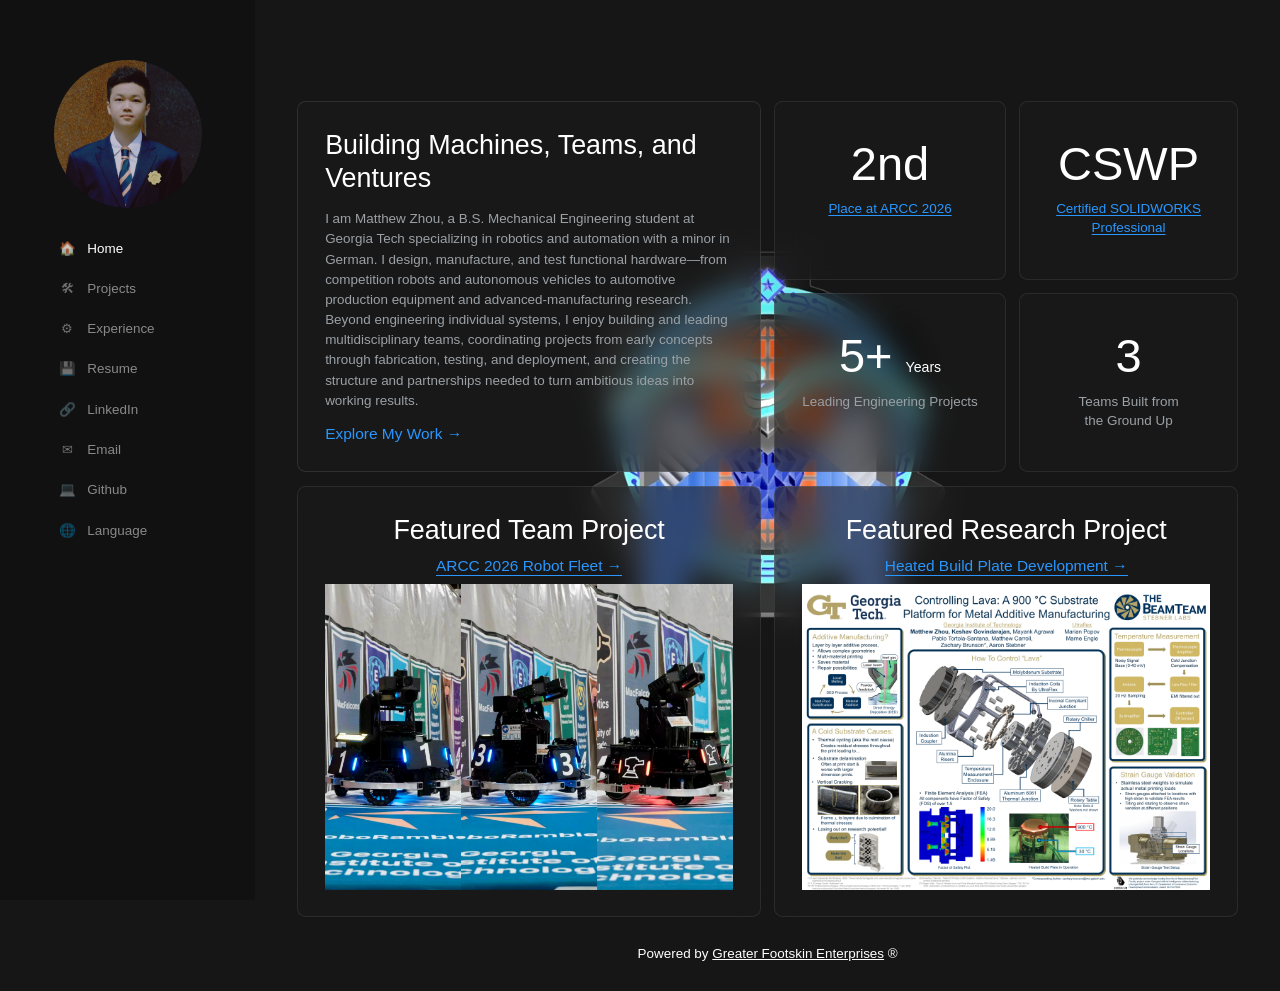
==== index.html @ b662321d "202608191014" ====
<!doctype html>
<html lang="en">
  <head>
    <meta charset="utf-8" />
    <title>Matthew Zhou</title>
    <link rel="stylesheet" href="css/style.css" />
    <!-- page icon below -->
    <link
      href="images/GFSE_Seal_SWR-removebg-preview.png"
      rel="shortcut icon"
      type="image/x-icon"
    />
  </head>
  <body>
    <div class="page-wrapper">
      <div class="global-styles w-embed"></div>
      <div class="page_layout">
        <div role="banner" class="sidenav w-nav">
          <div class="sidenav_content">
            <div class="sidenav_header_indent"></div>
            <div class="sidenav_header">
              <a
                href="./"
                aria-current="page"
                class="sidenav-avatar w-nav-brand w--current"
                ><div class="portrait w-embed">
                  <img
                    class="portrait"
                    src="images/Portrait Cover.jpg"
                    alt="Portrait"
                  /></div
              ></a>
            </div>
          </div>
          <nav role="navigation" class="sidenav_menu w-nav-menu">
            <div class="sidenav_list">
              <a
                href="./"
                aria-current="page"
                class="sidenav_link w-inline-block w--current"
              >
                <div class="nav-link-icon">&#127968;</div>
                <div class="nav-link-text">Home</div></a
              ><a href="projects.html" class="sidenav_link w-inline-block">
                <div class="nav-link-icon">&#128736;</div>
                <div class="nav-link-text">Projects</div></a
              ><a href="experience.html" class="sidenav_link w-inline-block">
                <div class="nav-link-icon">&#9881;</div>
                <div class="nav-link-text">Experience</div></a
              ><a
                href="documents/Matthew Resume 9T.pdf"
                target="_blank"
                class="sidenav_link w-inline-block"
              >
                <div class="nav-link-icon">&#128190;</div>
                <div class="nav-link-text">Resume</div></a
              ><a
                href="https://www.linkedin.com/in/matthew-zhou-87aa9a278/"
                target="_blank"
                class="sidenav_link w-inline-block"
              >
                <div class="nav-link-icon">&#128279;</div>
                <div class="nav-link-text">LinkedIn</div></a
              ><a
                href="mailto:matthewzhou05@gmail.com"
                target="_blank"
                class="sidenav_link w-inline-block"
              >
                <div class="nav-link-icon">&#9993;</div>
                <div class="nav-link-text">Email</div></a
              ><a
                href="https://github.com/GFSE18"
                target="_blank"
                class="sidenav_link w-inline-block"
              >
                <div class="nav-link-icon">&#128187;</div>
                <div class="nav-link-text">Github</div></a
              >
              <div class="dropdown w-dropdown">
                <div class="dropdown-toggle w-dropdown-toggle">
                  <div class="sidenav_link lang-drop">
                    <div class="nav-link-icon">&#127760;</div>
                    <div class="nav-link-text">Language</div>
                  </div>
                </div>
                <nav class="lang_dropdown-list w-dropdown-list">
                  <div class="locales-wrapper w-locales-list">
                    <div role="list" class="locales-list w-locales-items">
                      <div
                        role="listitem"
                        class="lang-local-item w-locales-item"
                      >
                        <a href="./" class="lang-text w--current">English</a>
                      </div>
                      <div
                        role="listitem"
                        class="lang-local-item w-locales-item"
                      >
                        <a href="./" class="lang-text w--current">Deutsch</a>
                      </div>
                      <div
                        role="listitem"
                        class="lang-local-item w-locales-item"
                      >
                        <a href="./" class="lang-text">中文</a>
                      </div>
                    </div>
                  </div>
                </nav>
              </div>
            </div>
          </nav>
        </div>
        <main class="main-wrapper">
          <aside class="section_main">
            <div class="projects-page-bg" aria-hidden="true">
              <img src="images/GFSE_Inverse_NBG-removebg-preview.png" alt="" />
            </div>
            <div class="padding-global">
              <div class="padding-section-medium">
                <div class="container-main">
                  <!-- <div class="main_header">
                    <div class="max-width-medium">
                    </div>
                    <a
                      ><div class="btn-text_line-wrapper">
                        <div class="btn-line"></div></div
                    ></a>
                  </div> -->
                  <div class="main_grid padding-top">
                    <!-- <div
                      class="blur-bg"
                    >
                      <div class="blur-bg-color-red"></div>
                    </div> -->
                    <!-- <div
                      class="blur-bg"
                    >
                      <div class="blur-bg-color-gold"></div>
                    </div> -->
                    <div class="card_main is-about">
                      <div class="overflow-hidden">
                        <div text-animate="" class="card_heading-small">
                          Building Machines, Teams, and Ventures
                        </div>
                      </div>
                      <p>
                        I am Matthew Zhou, a B.S. Mechanical Engineering student
                        at Georgia Tech specializing in robotics and automation
                        with a minor in German. I design, manufacture, and test
                        functional hardware—from competition robots and
                        autonomous vehicles to automotive production equipment
                        and advanced-manufacturing research. Beyond engineering
                        individual systems, I enjoy building and leading
                        multidisciplinary teams, coordinating projects from
                        early concepts through fabrication, testing, and
                        deployment, and creating the structure and partnerships
                        needed to turn ambitious ideas into working results.
                      </p>
                      <a
                        href="projects.html"
                        target="_blank"
                        class="button-primary w-inline-block"
                        ><div class="btn-text_line-wrapper">
                          <div class="btn-text">Explore My Work →</div>
                          <div class="btn-line"></div></div></a
                      ><style></style>
                    </div>
                    <div class="main_grid-fours">
                      <!-- Top-left: ARCC placement -->
                      <div class="card_main small stat-card">
                        <div class="stat-value-row">
                          <div
                            text-animate=""
                            class="card_heading-large stat-value"
                          >
                            2nd
                          </div>
                        </div>

                        <div class="stat-caption-row">
                          <a
                            href="https://www.linkedin.com/feed/update/urn:li:activity:7482507958996701185/"
                            target="_blank"
                            rel="noopener noreferrer"
                            class="stat-link"
                          >
                            Place at ARCC 2026
                          </a>
                        </div>
                      </div>

                      <!-- Top-right: CSWP certification -->
                      <div class="card_main small stat-card">
                        <div class="stat-value-row">
                          <div
                            text-animate=""
                            class="card_heading-large stat-value"
                          >
                            CSWP
                          </div>
                        </div>

                        <div class="stat-caption-row">
                          <a
                            href="https://cv.virtualtester.com/qr/?b=SLDWRKS&i=C-J6GTCDZPKV"
                            target="_blank"
                            rel="noopener noreferrer"
                            class="stat-link"
                          >
                            Certified SOLIDWORKS<br />
                            Professional
                          </a>
                        </div>
                      </div>

                      <!-- Bottom-left: engineering experience -->
                      <div class="card_main small stat-card">
                        <div class="stat-value-row">
                          <div
                            text-animate=""
                            class="card_heading-large stat-value"
                          >
                            5+
                            <span class="text-size-small span">Years</span>
                          </div>
                        </div>

                        <div class="stat-caption-row">
                          <p class="stat-caption">
                            Leading Engineering Projects
                          </p>
                        </div>
                      </div>

                      <!-- Bottom-right: team building -->
                      <div class="card_main small stat-card">
                        <div class="stat-value-row">
                          <div
                            text-animate=""
                            class="card_heading-large stat-value"
                          >
                            3
                          </div>
                        </div>

                        <div class="stat-caption-row">
                          <p class="stat-caption">
                            Teams Built from<br />
                            the Ground Up
                          </p>
                        </div>
                      </div>
                    </div>
                    <div class="card_main is-projects">
                      <div class="w-layout-vflex align-center">
                        <div text-animate="" class="card_heading-small">
                          Featured Team Project
                        </div>
                        <div class="space-10"></div>
                        <a
                          href="arcc-2026-robot-fleet.html"
                          class="button-primary w-inline-block"
                          ><div class="btn-text_line-wrapper">
                            <div class="btn-text">ARCC 2026 Robot Fleet →</div>
                            <div class="btn-line"></div></div
                        ></a>
                      </div>
                      <img
                        class="card_img-wrapper"
                        src="images/IMG_1429.png"
                        alt="Featured Projects"
                      />
                    </div>
                    <div class="card_main is-projects">
                      <div class="w-layout-vflex align-center">
                        <div text-animate="" class="card_heading-small">
                          Featured Research Project
                        </div>

                        <div class="space-10"></div>

                        <a
                          href="hbp-validation.html"
                          class="button-primary w-inline-block"
                        >
                          <div class="btn-text_line-wrapper">
                            <div class="btn-text">
                              Heated Build Plate Development →
                            </div>
                            <div class="btn-line"></div>
                          </div>
                        </a>
                      </div>

                      <img
                        class="card_img-wrapper"
                        src="images/HBP Spring 2026 Poster.jpg"
                        alt="Heated Build Plate Development"
                      />
                    </div>
                  </div>
                </div>
              </div>
            </div>
            <footer>
              <div>
                Powered by <a href="">Greater Footskin Enterprises</a> &#174;
              </div>
            </footer>
          </aside>
        </main>
      </div>
    </div>
    <script src="js/lightbox.js"></script>
  </body>
</html>
---- css/style.css ----
html {
    -ms-text-size-adjust: 100%;
    -webkit-text-size-adjust: 100%;
    font-family: sans-serif
}

body {
    margin: 0
}

article,
aside,
details,
figcaption,
figure,
footer,
header,
hgroup,
main,
menu,
nav,
section,
summary {
    display: block
}

audio,
canvas,
progress,
video {
    vertical-align: baseline;
    display: inline-block
}

audio:not([controls]) {
    height: 0;
    display: none
}

[hidden],
template {
    display: none
}

a {
    background-color: transparent
}

a:active,
a:hover {
    outline: 0
}

abbr[title] {
    border-bottom: 1px dotted
}

b,
strong {
    font-weight: 700
}

dfn {
    font-style: italic
}

h1 {
    margin: .67em 0;
    font-size: 2em
}

mark {
    color: #000;
    background: #ff0
}

small {
    font-size: 80%
}

sub,
sup {
    vertical-align: baseline;
    font-size: 75%;
    line-height: 0;
    position: relative
}

sup {
    top: -.5em
}

sub {
    bottom: -.25em
}

img {
    border: 0
}

svg:not(:root) {
    overflow: hidden
}

figure {
    margin: 1em 40px
}

hr {
    box-sizing: content-box;
    height: 0
}

pre {
    overflow: auto
}

code,
kbd,
pre,
samp {
    font-family: monospace;
    font-size: 1em
}

button,
input,
optgroup,
select,
textarea {
    color: inherit;
    font: inherit;
    margin: 0
}

button {
    overflow: visible
}

button,
select {
    text-transform: none
}

button,
html input[type=button],
input[type=reset] {
    -webkit-appearance: button;
    cursor: pointer
}

button[disabled],
html input[disabled] {
    cursor: default
}

button::-moz-focus-inner,
input::-moz-focus-inner {
    border: 0;
    padding: 0
}

input {
    line-height: normal
}

input[type=checkbox],
input[type=radio] {
    box-sizing: border-box;
    padding: 0
}

input[type=number]::-webkit-inner-spin-button,
input[type=number]::-webkit-outer-spin-button {
    height: auto
}

input[type=search] {
    -webkit-appearance: none
}

input[type=search]::-webkit-search-cancel-button,
input[type=search]::-webkit-search-decoration {
    -webkit-appearance: none
}

fieldset {
    border: 1px solid silver;
    margin: 0 2px;
    padding: .35em .625em .75em
}

legend {
    border: 0;
    padding: 0
}

textarea {
    overflow: auto
}

optgroup {
    font-weight: 700
}

table {
    border-collapse: collapse;
    border-spacing: 0
}

td,
th {
    padding: 0
}

@font-face {
    font-family: webflow-icons;
    src: url([data-uri])format("truetype");
    font-weight: 400;
    font-style: normal
}

[class^=w-icon-],
[class*=\ w-icon-] {
    speak: none;
    font-variant: normal;
    text-transform: none;
    -webkit-font-smoothing: antialiased;
    -moz-osx-font-smoothing: grayscale;
    font-style: normal;
    font-weight: 400;
    line-height: 1;
    font-family: webflow-icons !important
}

.w-icon-slider-right:before {
    content: "..."
}

.w-icon-slider-left:before {
    content: "..."
}

.w-icon-nav-menu:before {
    content: "..."
}

.w-icon-arrow-down:before,
.w-icon-dropdown-toggle:before {
    content: "..."
}

.w-icon-file-upload-remove:before {
    content: "..."
}

.w-icon-file-upload-icon:before {
    content: "..."
}

* {
    box-sizing: border-box
}

html {
    height: 100%
}

body {
    min-height: 100%;
    color: #333;
    background-color: #fff;
    margin: 0;
    font-family: Arial, sans-serif;
    font-size: 14px;
    line-height: 20px
}

img {
    max-width: 100%;
    vertical-align: middle;
    display: inline-block
}

html.w-mod-touch * {
    background-attachment: scroll !important
}

.w-block {
    display: block
}

.w-inline-block {
    max-width: 100%;
    display: inline-block
}

.w-clearfix:before,
.w-clearfix:after {
    content: " ";
    grid-area: 1/1/2/2;
    display: table
}

.w-clearfix:after {
    clear: both
}

.w-hidden {
    display: none
}

.w-button {
    color: #fff;
    line-height: inherit;
    cursor: pointer;
    background-color: #3898ec;
    border: 0;
    border-radius: 0;
    padding: 9px 15px;
    text-decoration: none;
    display: inline-block
}

input.w-button {
    -webkit-appearance: button
}

html[data-w-dynpage] [data-w-cloak] {
    color: transparent !important
}

.w-code-block {
    margin: unset
}

.w-webflow-badge,
.w-webflow-badge * {
    z-index: auto;
    visibility: visible;
    box-sizing: border-box;
    width: auto;
    height: auto;
    max-height: none;
    max-width: none;
    min-height: 0;
    min-width: 0;
    float: none;
    clear: none;
    box-shadow: none;
    opacity: 1;
    direction: ltr;
    font-family: inherit;
    font-weight: inherit;
    color: inherit;
    font-size: inherit;
    line-height: inherit;
    font-style: inherit;
    font-variant: inherit;
    text-align: inherit;
    letter-spacing: inherit;
    -webkit-text-decoration: inherit;
    text-decoration: inherit;
    text-indent: 0;
    text-transform: inherit;
    text-shadow: none;
    font-smoothing: auto;
    vertical-align: baseline;
    cursor: inherit;
    white-space: inherit;
    word-break: normal;
    word-spacing: normal;
    word-wrap: normal;
    background: 0 0;
    border: 0 transparent;
    border-radius: 0;
    margin: 0;
    padding: 0;
    list-style-type: disc;
    transition: none;
    display: block;
    position: static;
    top: auto;
    bottom: auto;
    left: auto;
    right: auto;
    overflow: visible;
    transform: none
}

.w-webflow-badge {
    white-space: nowrap;
    cursor: pointer;
    box-shadow: 0 0 0 1px rgba(0, 0, 0, .1), 0 1px 3px rgba(0, 0, 0, .1);
    visibility: visible !important;
    z-index: 2147483647 !important;
    color: #aaadb0 !important;
    opacity: 1 !important;
    width: auto !important;
    height: auto !important;
    background-color: #fff !important;
    border-radius: 3px !important;
    margin: 0 !important;
    padding: 6px !important;
    font-size: 12px !important;
    line-height: 14px !important;
    text-decoration: none !important;
    display: inline-block !important;
    position: fixed !important;
    top: auto !important;
    bottom: 12px !important;
    left: auto !important;
    right: 12px !important;
    overflow: visible !important;
    transform: none !important
}

.w-webflow-badge>img {
    visibility: visible !important;
    opacity: 1 !important;
    vertical-align: middle !important;
    display: inline-block !important
}

h1,
h2,
h3,
h4,
h5,
h6 {
    margin-bottom: 10px;
    font-weight: 700
}

h1 {
    margin-top: 20px;
    font-size: 38px;
    line-height: 44px
}

h2 {
    margin-top: 20px;
    font-size: 32px;
    line-height: 36px
}

h3 {
    margin-top: 20px;
    font-size: 24px;
    line-height: 30px
}

h4 {
    margin-top: 10px;
    font-size: 18px;
    line-height: 24px
}

h5 {
    margin-top: 10px;
    font-size: 14px;
    line-height: 20px
}

h6 {
    margin-top: 10px;
    font-size: 12px;
    line-height: 18px
}

p {
    margin-top: 0;
    margin-bottom: 10px
}

blockquote {
    border-left: 5px solid #e2e2e2;
    margin: 0 0 10px;
    padding: 10px 20px;
    font-size: 18px;
    line-height: 22px
}

figure {
    margin: 0 0 10px
}

figcaption {
    text-align: center;
    margin-top: 5px
}

ul,
ol {
    margin-top: 0;
    margin-bottom: 10px;
    padding-left: 40px
}

.w-list-unstyled {
    padding-left: 0;
    list-style: none
}

.w-embed:before,
.w-embed:after {
    content: " ";
    grid-area: 1/1/2/2;
    display: table
}

.w-embed:after {
    clear: both
}

.w-video {
    width: 100%;
    padding: 0;
    position: relative
}

.w-video iframe,
.w-video object,
.w-video embed {
    width: 100%;
    height: 100%;
    border: none;
    position: absolute;
    top: 0;
    left: 0
}

fieldset {
    border: 0;
    margin: 0;
    padding: 0
}

button,
[type=button],
[type=reset] {
    cursor: pointer;
    -webkit-appearance: button;
    border: 0
}

.w-form {
    margin: 0 0 15px
}

.w-form-done {
    text-align: center;
    background-color: #ddd;
    padding: 20px;
    display: none
}

.w-form-fail {
    background-color: #ffdede;
    margin-top: 10px;
    padding: 10px;
    display: none
}

label {
    margin-bottom: 5px;
    font-weight: 700;
    display: block
}

.w-input,
.w-select {
    width: 100%;
    height: 38px;
    color: #333;
    vertical-align: middle;
    background-color: #fff;
    border: 1px solid #ccc;
    margin-bottom: 10px;
    padding: 8px 12px;
    font-size: 14px;
    line-height: 1.42857;
    display: block
}

.w-input:-moz-placeholder,
.w-select:-moz-placeholder {
    color: #999
}

.w-input::-moz-placeholder,
.w-select::-moz-placeholder {
    color: #999;
    opacity: 1
}

.w-input::-webkit-input-placeholder,
.w-select::-webkit-input-placeholder {
    color: #999
}

.w-input:focus,
.w-select:focus {
    border-color: #3898ec;
    outline: 0
}

.w-input[disabled],
.w-select[disabled],
.w-input[readonly],
.w-select[readonly],
fieldset[disabled] .w-input,
fieldset[disabled] .w-select {
    cursor: not-allowed
}

.w-input[disabled]:not(.w-input-disabled),
.w-select[disabled]:not(.w-input-disabled),
.w-input[readonly],
.w-select[readonly],
fieldset[disabled]:not(.w-input-disabled) .w-input,
fieldset[disabled]:not(.w-input-disabled) .w-select {
    background-color: #eee
}

textarea.w-input,
textarea.w-select {
    height: auto
}

.w-select {
    background-color: #f3f3f3
}

.w-select[multiple] {
    height: auto
}

.w-form-label {
    cursor: pointer;
    margin-bottom: 0;
    font-weight: 400;
    display: inline-block
}

.w-radio {
    margin-bottom: 5px;
    padding-left: 20px;
    display: block
}

.w-radio:before,
.w-radio:after {
    content: " ";
    grid-area: 1/1/2/2;
    display: table
}

.w-radio:after {
    clear: both
}

.w-radio-input {
    float: left;
    margin: 3px 0 0 -20px;
    line-height: normal
}

.w-file-upload {
    margin-bottom: 10px;
    display: block
}

.w-file-upload-input {
    width: .1px;
    height: .1px;
    opacity: 0;
    z-index: -100;
    position: absolute;
    overflow: hidden
}

.w-file-upload-default,
.w-file-upload-uploading,
.w-file-upload-success {
    color: #333;
    display: inline-block
}

.w-file-upload-error {
    margin-top: 10px;
    display: block
}

.w-file-upload-default.w-hidden,
.w-file-upload-uploading.w-hidden,
.w-file-upload-error.w-hidden,
.w-file-upload-success.w-hidden {
    display: none
}

.w-file-upload-uploading-btn {
    cursor: pointer;
    background-color: #fafafa;
    border: 1px solid #ccc;
    margin: 0;
    padding: 8px 12px;
    font-size: 14px;
    font-weight: 400;
    display: flex
}

.w-file-upload-file {
    background-color: #fafafa;
    border: 1px solid #ccc;
    flex-grow: 1;
    justify-content: space-between;
    margin: 0;
    padding: 8px 9px 8px 11px;
    display: flex
}

.w-file-upload-file-name {
    font-size: 14px;
    font-weight: 400;
    display: block
}

.w-file-remove-link {
    width: auto;
    height: auto;
    cursor: pointer;
    margin-top: 3px;
    margin-left: 10px;
    padding: 3px;
    display: block
}

.w-icon-file-upload-remove {
    margin: auto;
    font-size: 10px
}

.w-file-upload-error-msg {
    color: #ea384c;
    padding: 2px 0;
    display: inline-block
}

.w-file-upload-info {
    padding: 0 12px;
    line-height: 38px;
    display: inline-block
}

.w-file-upload-label {
    cursor: pointer;
    background-color: #fafafa;
    border: 1px solid #ccc;
    margin: 0;
    padding: 8px 12px;
    font-size: 14px;
    font-weight: 400;
    display: inline-block
}

.w-icon-file-upload-icon,
.w-icon-file-upload-uploading {
    width: 20px;
    margin-right: 8px;
    display: inline-block
}

.w-icon-file-upload-uploading {
    height: 20px
}

.w-container {
    max-width: 940px;
    margin-left: auto;
    margin-right: auto
}

.w-container:before,
.w-container:after {
    content: " ";
    grid-area: 1/1/2/2;
    display: table
}

.w-container:after {
    clear: both
}

.w-container .w-row {
    margin-left: -10px;
    margin-right: -10px
}

.w-row:before,
.w-row:after {
    content: " ";
    grid-area: 1/1/2/2;
    display: table
}

.w-row:after {
    clear: both
}

.w-row .w-row {
    margin-left: 0;
    margin-right: 0
}

.w-col {
    float: left;
    width: 100%;
    min-height: 1px;
    padding-left: 10px;
    padding-right: 10px;
    position: relative
}

.w-col .w-col {
    padding-left: 0;
    padding-right: 0
}

.w-col-1 {
    width: 8.33333%
}

.w-col-2 {
    width: 16.6667%
}

.w-col-3 {
    width: 25%
}

.w-col-4 {
    width: 33.3333%
}

.w-col-5 {
    width: 41.6667%
}

.w-col-6 {
    width: 50%
}

.w-col-7 {
    width: 58.3333%
}

.w-col-8 {
    width: 66.6667%
}

.w-col-9 {
    width: 75%
}

.w-col-10 {
    width: 83.3333%
}

.w-col-11 {
    width: 91.6667%
}

.w-col-12 {
    width: 100%
}

.w-hidden-main {
    display: none !important
}

@media screen and (max-width:991px) {
    .w-container {
        max-width: 728px
    }

    .w-hidden-main {
        display: inherit !important
    }

    .w-hidden-medium {
        display: none !important
    }

    .w-col-medium-1 {
        width: 8.33333%
    }

    .w-col-medium-2 {
        width: 16.6667%
    }

    .w-col-medium-3 {
        width: 25%
    }

    .w-col-medium-4 {
        width: 33.3333%
    }

    .w-col-medium-5 {
        width: 41.6667%
    }

    .w-col-medium-6 {
        width: 50%
    }

    .w-col-medium-7 {
        width: 58.3333%
    }

    .w-col-medium-8 {
        width: 66.6667%
    }

    .w-col-medium-9 {
        width: 75%
    }

    .w-col-medium-10 {
        width: 83.3333%
    }

    .w-col-medium-11 {
        width: 91.6667%
    }

    .w-col-medium-12 {
        width: 100%
    }

    .w-col-stack {
        width: 100%;
        left: auto;
        right: auto
    }
}

@media screen and (max-width:767px) {

    .w-hidden-main,
    .w-hidden-medium {
        display: inherit !important
    }

    .w-hidden-small {
        display: none !important
    }

    .w-row,
    .w-container .w-row {
        margin-left: 0;
        margin-right: 0
    }

    .w-col {
        width: 100%;
        left: auto;
        right: auto
    }

    .w-col-small-1 {
        width: 8.33333%
    }

    .w-col-small-2 {
        width: 16.6667%
    }

    .w-col-small-3 {
        width: 25%
    }

    .w-col-small-4 {
        width: 33.3333%
    }

    .w-col-small-5 {
        width: 41.6667%
    }

    .w-col-small-6 {
        width: 50%
    }

    .w-col-small-7 {
        width: 58.3333%
    }

    .w-col-small-8 {
        width: 66.6667%
    }

    .w-col-small-9 {
        width: 75%
    }

    .w-col-small-10 {
        width: 83.3333%
    }

    .w-col-small-11 {
        width: 91.6667%
    }

    .w-col-small-12 {
        width: 100%
    }
}

@media screen and (max-width:479px) {
    .w-container {
        max-width: none
    }

    .w-hidden-main,
    .w-hidden-medium,
    .w-hidden-small {
        display: inherit !important
    }

    .w-hidden-tiny {
        display: none !important
    }

    .w-col {
        width: 100%
    }

    .w-col-tiny-1 {
        width: 8.33333%
    }

    .w-col-tiny-2 {
        width: 16.6667%
    }

    .w-col-tiny-3 {
        width: 25%
    }

    .w-col-tiny-4 {
        width: 33.3333%
    }

    .w-col-tiny-5 {
        width: 41.6667%
    }

    .w-col-tiny-6 {
        width: 50%
    }

    .w-col-tiny-7 {
        width: 58.3333%
    }

    .w-col-tiny-8 {
        width: 66.6667%
    }

    .w-col-tiny-9 {
        width: 75%
    }

    .w-col-tiny-10 {
        width: 83.3333%
    }

    .w-col-tiny-11 {
        width: 91.6667%
    }

    .w-col-tiny-12 {
        width: 100%
    }
}

.w-widget {
    position: relative
}

.w-widget-map {
    width: 100%;
    height: 400px
}

.w-widget-map label {
    width: auto;
    display: inline
}

.w-widget-map img {
    max-width: inherit
}

.w-widget-map .gm-style-iw {
    text-align: center
}

.w-widget-map .gm-style-iw>button {
    display: none !important
}

.w-widget-twitter {
    overflow: hidden
}

.w-widget-twitter-count-shim {
    vertical-align: top;
    width: 28px;
    height: 20px;
    text-align: center;
    background: #fff;
    border: 1px solid #758696;
    border-radius: 3px;
    display: inline-block;
    position: relative
}

.w-widget-twitter-count-shim * {
    pointer-events: none;
    -webkit-user-select: none;
    -ms-user-select: none;
    user-select: none
}

.w-widget-twitter-count-shim .w-widget-twitter-count-inner {
    text-align: center;
    color: #999;
    font-family: serif;
    font-size: 15px;
    line-height: 12px;
    position: relative
}

.w-widget-twitter-count-shim .w-widget-twitter-count-clear {
    display: block;
    position: relative
}

.w-widget-twitter-count-shim.w--large {
    width: 36px;
    height: 28px
}

.w-widget-twitter-count-shim.w--large .w-widget-twitter-count-inner {
    font-size: 18px;
    line-height: 18px
}

.w-widget-twitter-count-shim:not(.w--vertical) {
    margin-left: 5px;
    margin-right: 8px
}

.w-widget-twitter-count-shim:not(.w--vertical).w--large {
    margin-left: 6px
}

.w-widget-twitter-count-shim:not(.w--vertical):before,
.w-widget-twitter-count-shim:not(.w--vertical):after {
    content: " ";
    height: 0;
    width: 0;
    pointer-events: none;
    border: solid transparent;
    position: absolute;
    top: 50%;
    left: 0
}

.w-widget-twitter-count-shim:not(.w--vertical):before {
    border-width: 4px;
    border-color: rgba(117, 134, 150, 0) #5d6c7b rgba(117, 134, 150, 0) rgba(117, 134, 150, 0);
    margin-top: -4px;
    margin-left: -9px
}

.w-widget-twitter-count-shim:not(.w--vertical).w--large:before {
    border-width: 5px;
    margin-top: -5px;
    margin-left: -10px
}

.w-widget-twitter-count-shim:not(.w--vertical):after {
    border-width: 4px;
    border-color: rgba(255, 255, 255, 0) #fff rgba(255, 255, 255, 0) rgba(255, 255, 255, 0);
    margin-top: -4px;
    margin-left: -8px
}

.w-widget-twitter-count-shim:not(.w--vertical).w--large:after {
    border-width: 5px;
    margin-top: -5px;
    margin-left: -9px
}

.w-widget-twitter-count-shim.w--vertical {
    width: 61px;
    height: 33px;
    margin-bottom: 8px
}

.w-widget-twitter-count-shim.w--vertical:before,
.w-widget-twitter-count-shim.w--vertical:after {
    content: " ";
    height: 0;
    width: 0;
    pointer-events: none;
    border: solid transparent;
    position: absolute;
    top: 100%;
    left: 50%
}

.w-widget-twitter-count-shim.w--vertical:before {
    border-width: 5px;
    border-color: #5d6c7b rgba(117, 134, 150, 0) rgba(117, 134, 150, 0);
    margin-left: -5px
}

.w-widget-twitter-count-shim.w--vertical:after {
    border-width: 4px;
    border-color: #fff rgba(255, 255, 255, 0) rgba(255, 255, 255, 0);
    margin-left: -4px
}

.w-widget-twitter-count-shim.w--vertical .w-widget-twitter-count-inner {
    font-size: 18px;
    line-height: 22px
}

.w-widget-twitter-count-shim.w--vertical.w--large {
    width: 76px
}

.w-background-video {
    height: 500px;
    color: #fff;
    position: relative;
    overflow: hidden
}

.w-background-video>video {
    width: 100%;
    height: 100%;
    object-fit: cover;
    z-index: -100;
    background-position: 50%;
    background-size: cover;
    margin: auto;
    position: absolute;
    top: -100%;
    bottom: -100%;
    left: -100%;
    right: -100%
}

.w-background-video>video::-webkit-media-controls-start-playback-button {
    -webkit-appearance: none;
    display: none !important
}

.w-background-video--control {
    background-color: transparent;
    padding: 0;
    position: absolute;
    bottom: 1em;
    right: 1em
}

.w-background-video--control>[hidden] {
    display: none !important
}

.w-slider {
    height: 300px;
    text-align: center;
    clear: both;
    -webkit-tap-highlight-color: transparent;
    tap-highlight-color: transparent;
    background: #ddd;
    position: relative
}

.w-slider-mask {
    z-index: 1;
    height: 100%;
    white-space: nowrap;
    display: block;
    position: relative;
    left: 0;
    right: 0;
    overflow: hidden
}

.w-slide {
    vertical-align: top;
    width: 100%;
    height: 100%;
    white-space: normal;
    text-align: left;
    display: inline-block;
    position: relative
}

.w-slider-nav {
    z-index: 2;
    height: 40px;
    text-align: center;
    -webkit-tap-highlight-color: transparent;
    tap-highlight-color: transparent;
    margin: auto;
    padding-top: 10px;
    position: absolute;
    top: auto;
    bottom: 0;
    left: 0;
    right: 0
}

.w-slider-nav.w-round>div {
    border-radius: 100%
}

.w-slider-nav.w-num>div {
    width: auto;
    height: auto;
    font-size: inherit;
    line-height: inherit;
    padding: .2em .5em
}

.w-slider-nav.w-shadow>div {
    box-shadow: 0 0 3px rgba(51, 51, 51, .4)
}

.w-slider-nav-invert {
    color: #fff
}

.w-slider-nav-invert>div {
    background-color: rgba(34, 34, 34, .4)
}

.w-slider-nav-invert>div.w-active {
    background-color: #222
}

.w-slider-dot {
    width: 1em;
    height: 1em;
    cursor: pointer;
    background-color: rgba(255, 255, 255, .4);
    margin: 0 3px .5em;
    transition: background-color .1s, color .1s;
    display: inline-block;
    position: relative
}

.w-slider-dot.w-active {
    background-color: #fff
}

.w-slider-dot:focus {
    outline: none;
    box-shadow: 0 0 0 2px #fff
}

.w-slider-dot:focus.w-active {
    box-shadow: none
}

.w-slider-arrow-left,
.w-slider-arrow-right {
    width: 80px;
    cursor: pointer;
    color: #fff;
    -webkit-tap-highlight-color: transparent;
    -webkit-text-fill-color: transparent;
    -webkit-user-select: none;
    -ms-user-select: none;
    user-select: none;
    margin: auto;
    font-size: 40px;
    position: absolute;
    top: 0;
    bottom: 0;
    left: 0;
    right: 0;
    overflow: hidden
}

.w-slider-arrow-left [class^=w-icon-],
.w-slider-arrow-right [class^=w-icon-],
.w-slider-arrow-left [class*=\ w-icon-],
.w-slider-arrow-right [class*=\ w-icon-] {
    position: absolute
}

.w-slider-arrow-left:focus,
.w-slider-arrow-right:focus {
    outline: 0
}

.w-slider-arrow-left {
    z-index: 3;
    right: auto
}

.w-slider-arrow-right {
    z-index: 4;
    left: auto
}

.w-icon-slider-left,
.w-icon-slider-right {
    width: 1em;
    height: 1em;
    margin: auto;
    top: 0;
    bottom: 0;
    left: 0;
    right: 0
}

.w-slider-aria-label {
    clip: rect(0 0 0 0);
    height: 1px;
    width: 1px;
    border: 0;
    margin: -1px;
    padding: 0;
    position: absolute;
    overflow: hidden
}

.w-slider-force-show {
    display: block !important
}

.w-dropdown {
    text-align: left;
    z-index: 900;
    margin-left: auto;
    margin-right: auto;
    display: inline-block;
    position: relative
}

.w-dropdown-btn,
.w-dropdown-toggle,
.w-dropdown-link {
    vertical-align: top;
    color: #222;
    text-align: left;
    white-space: nowrap;
    margin-left: auto;
    margin-right: auto;
    padding: 20px;
    text-decoration: none;
    position: relative
}

.w-dropdown-toggle {
    -webkit-user-select: none;
    -ms-user-select: none;
    user-select: none;
    cursor: pointer;
    padding-right: 40px;
    display: inline-block
}

.w-dropdown-toggle:focus {
    outline: 0
}

.w-icon-dropdown-toggle {
    width: 1em;
    height: 1em;
    margin: auto 20px auto auto;
    position: absolute;
    top: 0;
    bottom: 0;
    right: 0
}

.w-dropdown-list {
    min-width: 100%;
    background: #ddd;
    display: none;
    position: absolute
}

.w-dropdown-list.w--open {
    display: block
}

.w-dropdown-link {
    color: #222;
    padding: 10px 20px;
    display: block
}

.w-dropdown-link.w--current {
    color: #0082f3
}

.w-dropdown-link:focus {
    outline: 0
}

@media screen and (max-width:767px) {
    .w-nav-brand {
        padding-left: 10px
    }
}

.w-lightbox-backdrop {
    cursor: auto;
    letter-spacing: normal;
    text-indent: 0;
    text-shadow: none;
    text-transform: none;
    visibility: visible;
    white-space: normal;
    word-break: normal;
    word-spacing: normal;
    word-wrap: normal;
    color: #fff;
    text-align: center;
    z-index: 2000;
    opacity: 0;
    -webkit-user-select: none;
    -moz-user-select: none;
    -webkit-tap-highlight-color: transparent;
    background: rgba(0, 0, 0, .9);
    outline: 0;
    font-family: Helvetica Neue, Helvetica, Ubuntu, Segoe UI, Verdana, sans-serif;
    font-size: 17px;
    font-style: normal;
    font-weight: 300;
    line-height: 1.2;
    list-style: disc;
    position: fixed;
    top: 0;
    bottom: 0;
    left: 0;
    right: 0;
    -webkit-transform: translate(0)
}

.w-lightbox-backdrop,
.w-lightbox-container {
    height: 100%;
    -webkit-overflow-scrolling: touch;
    overflow: auto
}

.w-lightbox-content {
    height: 100vh;
    position: relative;
    overflow: hidden
}

.w-lightbox-view {
    width: 100vw;
    height: 100vh;
    opacity: 0;
    position: absolute
}

.w-lightbox-view:before {
    content: "";
    height: 100vh
}

.w-lightbox-group,
.w-lightbox-group .w-lightbox-view,
.w-lightbox-group .w-lightbox-view:before {
    height: 86vh
}

.w-lightbox-frame,
.w-lightbox-view:before {
    vertical-align: middle;
    display: inline-block
}

.w-lightbox-figure {
    margin: 0;
    position: relative
}

.w-lightbox-group .w-lightbox-figure {
    cursor: pointer
}

.w-lightbox-img {
    width: auto;
    height: auto;
    max-width: none
}

.w-lightbox-image {
    float: none;
    max-width: 100vw;
    max-height: 100vh;
    display: block
}

.w-lightbox-group .w-lightbox-image {
    max-height: 86vh
}

.w-lightbox-caption {
    text-align: left;
    text-overflow: ellipsis;
    white-space: nowrap;
    background: rgba(0, 0, 0, .4);
    padding: .5em 1em;
    position: absolute;
    bottom: 0;
    left: 0;
    right: 0;
    overflow: hidden
}

.w-lightbox-embed {
    width: 100%;
    height: 100%;
    position: absolute;
    top: 0;
    bottom: 0;
    left: 0;
    right: 0
}

.w-lightbox-control {
    width: 4em;
    cursor: pointer;
    background-position: 50%;
    background-repeat: no-repeat;
    background-size: 24px;
    transition: all .3s;
    position: absolute;
    top: 0
}

.w-lightbox-left {
    background-image: url([data-uri]);
    display: none;
    bottom: 0;
    left: 0
}

.w-lightbox-right {
    background-image: url([data-uri]);
    display: none;
    bottom: 0;
    right: 0
}

.w-lightbox-close {
    height: 2.6em;
    background-image: url([data-uri]);
    background-size: 18px;
    right: 0
}

.w-lightbox-strip {
    white-space: nowrap;
    padding: 0 1vh;
    line-height: 0;
    position: absolute;
    bottom: 0;
    left: 0;
    right: 0;
    overflow-x: auto;
    overflow-y: hidden
}

.w-lightbox-item {
    width: 10vh;
    box-sizing: content-box;
    cursor: pointer;
    padding: 2vh 1vh;
    display: inline-block;
    -webkit-transform: translate(0, 0)
}

.w-lightbox-active {
    opacity: .3
}

.w-lightbox-thumbnail {
    height: 10vh;
    background: #222;
    position: relative;
    overflow: hidden
}

.w-lightbox-thumbnail-image {
    position: absolute;
    top: 0;
    left: 0
}

.w-lightbox-thumbnail .w-lightbox-tall {
    width: 100%;
    top: 50%;
    transform: translateY(-50%)
}

.w-lightbox-thumbnail .w-lightbox-wide {
    height: 100%;
    left: 50%;
    transform: translate(-50%)
}

.w-lightbox-spinner {
    box-sizing: border-box;
    width: 40px;
    height: 40px;
    border: 5px solid rgba(0, 0, 0, .4);
    border-radius: 50%;
    margin-top: -20px;
    margin-left: -20px;
    animation: .8s linear infinite spin;
    position: absolute;
    top: 50%;
    left: 50%
}

.w-lightbox-spinner:after {
    content: "";
    border: 3px solid transparent;
    border-bottom-color: #fff;
    border-radius: 50%;
    position: absolute;
    top: -4px;
    bottom: -4px;
    left: -4px;
    right: -4px
}

.w-lightbox-hide {
    display: none
}

.w-lightbox-noscroll {
    overflow: hidden
}

@media (min-width:768px) {
    .w-lightbox-content {
        height: 96vh;
        margin-top: 2vh
    }

    .w-lightbox-view,
    .w-lightbox-view:before {
        height: 96vh
    }

    .w-lightbox-group,
    .w-lightbox-group .w-lightbox-view,
    .w-lightbox-group .w-lightbox-view:before {
        height: 84vh
    }

    .w-lightbox-image {
        max-width: 96vw;
        max-height: 96vh
    }

    .w-lightbox-group .w-lightbox-image {
        max-width: 82.3vw;
        max-height: 84vh
    }

    .w-lightbox-left,
    .w-lightbox-right {
        opacity: .5;
        display: block
    }

    .w-lightbox-close {
        opacity: .8
    }

    .w-lightbox-control:hover {
        opacity: 1
    }
}

.w-lightbox-inactive,
.w-lightbox-inactive:hover {
    opacity: 0
}

.w-richtext:before,
.w-richtext:after {
    content: " ";
    grid-area: 1/1/2/2;
    display: table
}

.w-richtext:after {
    clear: both
}

.w-richtext[contenteditable=true]:before,
.w-richtext[contenteditable=true]:after {
    white-space: initial
}

.w-richtext ol,
.w-richtext ul {
    overflow: hidden
}

.w-richtext .w-richtext-figure-selected.w-richtext-figure-type-video div:after,
.w-richtext .w-richtext-figure-selected[data-rt-type=video] div:after,
.w-richtext .w-richtext-figure-selected.w-richtext-figure-type-image div,
.w-richtext .w-richtext-figure-selected[data-rt-type=image] div {
    outline: 2px solid #2895f7
}

.w-richtext figure.w-richtext-figure-type-video>div:after,
.w-richtext figure[data-rt-type=video]>div:after {
    content: "";
    display: none;
    position: absolute;
    top: 0;
    bottom: 0;
    left: 0;
    right: 0
}

.w-richtext figure {
    max-width: 60%;
    position: relative
}

.w-richtext figure>div:before {
    cursor: default !important
}

.w-richtext figure img {
    width: 100%
}

.w-richtext figure figcaption.w-richtext-figcaption-placeholder {
    opacity: .6
}

.w-richtext figure div {
    color: transparent;
    font-size: 0
}

.w-richtext figure.w-richtext-figure-type-image,
.w-richtext figure[data-rt-type=image] {
    display: table
}

.w-richtext figure.w-richtext-figure-type-image>div,
.w-richtext figure[data-rt-type=image]>div {
    display: inline-block
}

.w-richtext figure.w-richtext-figure-type-image>figcaption,
.w-richtext figure[data-rt-type=image]>figcaption {
    caption-side: bottom;
    display: table-caption
}

.w-richtext figure.w-richtext-figure-type-video,
.w-richtext figure[data-rt-type=video] {
    width: 60%;
    height: 0
}

.w-richtext figure.w-richtext-figure-type-video iframe,
.w-richtext figure[data-rt-type=video] iframe {
    width: 100%;
    height: 100%;
    position: absolute;
    top: 0;
    left: 0
}

.w-richtext figure.w-richtext-figure-type-video>div,
.w-richtext figure[data-rt-type=video]>div {
    width: 100%
}

.w-richtext figure.w-richtext-align-center {
    clear: both;
    margin-left: auto;
    margin-right: auto
}

.w-richtext figure.w-richtext-align-center.w-richtext-figure-type-image>div,
.w-richtext figure.w-richtext-align-center[data-rt-type=image]>div {
    max-width: 100%
}

.w-richtext figure.w-richtext-align-normal {
    clear: both
}

.w-richtext figure.w-richtext-align-fullwidth {
    width: 100%;
    max-width: 100%;
    text-align: center;
    clear: both;
    margin-left: auto;
    margin-right: auto;
    display: block
}

.w-richtext figure.w-richtext-align-fullwidth>div {
    padding-bottom: inherit;
    display: inline-block
}

.w-richtext figure.w-richtext-align-fullwidth>figcaption {
    display: block
}

.w-richtext figure.w-richtext-align-floatleft {
    float: left;
    clear: none;
    margin-right: 15px
}

.w-richtext figure.w-richtext-align-floatright {
    float: right;
    clear: none;
    margin-left: 15px
}

.w-nav {
    z-index: 1000;
    background: #ddd;
    position: relative
}

.w-nav:before,
.w-nav:after {
    content: " ";
    grid-area: 1/1/2/2;
    display: table
}

.w-nav:after {
    clear: both
}

.w-nav-brand {
    float: left;
    color: #333;
    text-decoration: none;
    position: relative
}

.w-nav-link {
    vertical-align: top;
    color: #222;
    text-align: left;
    margin-left: auto;
    margin-right: auto;
    padding: 20px;
    text-decoration: none;
    display: inline-block;
    position: relative
}

.w-nav-link.w--current {
    color: #0082f3
}

.w-nav-menu {
    float: right;
    position: relative
}

[data-nav-menu-open] {
    text-align: center;
    min-width: 200px;
    background: #c8c8c8;
    position: absolute;
    top: 100%;
    left: 0;
    right: 0;
    overflow: visible;
    display: block !important
}

.w--nav-link-open {
    display: block;
    position: relative
}

.w-nav-overlay {
    width: 100%;
    display: none;
    position: absolute;
    top: 100%;
    left: 0;
    right: 0;
    overflow: hidden
}

.w-nav-overlay [data-nav-menu-open] {
    top: 0
}

.w-nav[data-animation=over-left] .w-nav-overlay {
    width: auto
}

.w-nav[data-animation=over-left] .w-nav-overlay,
.w-nav[data-animation=over-left] [data-nav-menu-open] {
    z-index: 1;
    top: 0;
    right: auto
}

.w-nav[data-animation=over-right] .w-nav-overlay {
    width: auto
}

.w-nav[data-animation=over-right] .w-nav-overlay,
.w-nav[data-animation=over-right] [data-nav-menu-open] {
    z-index: 1;
    top: 0;
    left: auto
}

.w-nav-button {
    float: right;
    cursor: pointer;
    -webkit-tap-highlight-color: transparent;
    tap-highlight-color: transparent;
    -webkit-user-select: none;
    -ms-user-select: none;
    user-select: none;
    padding: 18px;
    font-size: 24px;
    display: none;
    position: relative
}

.w-nav-button:focus {
    outline: 0
}

.w-nav-button.w--open {
    color: #fff;
    background-color: #c8c8c8
}

.w-nav[data-collapse=all] .w-nav-menu {
    display: none
}

.w-nav[data-collapse=all] .w-nav-button,
.w--nav-dropdown-open,
.w--nav-dropdown-toggle-open {
    display: block
}

.w--nav-dropdown-list-open {
    position: static
}

@media screen and (max-width:991px) {
    .w-nav[data-collapse=medium] .w-nav-menu {
        display: none
    }

    .w-nav[data-collapse=medium] .w-nav-button {
        display: block
    }
}

@media screen and (max-width:767px) {
    .w-nav[data-collapse=small] .w-nav-menu {
        display: none
    }

    .w-nav[data-collapse=small] .w-nav-button {
        display: block
    }

    .w-nav-brand {
        padding-left: 10px
    }
}

@media screen and (max-width:479px) {
    .w-nav[data-collapse=tiny] .w-nav-menu {
        display: none
    }

    .w-nav[data-collapse=tiny] .w-nav-button {
        display: block
    }
}

.w-tabs {
    position: relative
}

.w-tabs:before,
.w-tabs:after {
    content: " ";
    grid-area: 1/1/2/2;
    display: table
}

.w-tabs:after {
    clear: both
}

.w-tab-menu {
    position: relative
}

.w-tab-link {
    vertical-align: top;
    text-align: left;
    cursor: pointer;
    color: #222;
    background-color: #ddd;
    padding: 9px 30px;
    text-decoration: none;
    display: inline-block;
    position: relative
}

.w-tab-link.w--current {
    background-color: #c8c8c8
}

.w-tab-link:focus {
    outline: 0
}

.w-tab-content {
    display: block;
    position: relative;
    overflow: hidden
}

.w-tab-pane {
    display: none;
    position: relative
}

.w--tab-active {
    display: block
}

@media screen and (max-width:479px) {
    .w-tab-link {
        display: block
    }
}

.w-ix-emptyfix:after {
    content: ""
}

@keyframes spin {
    0% {
        transform: rotate(0)
    }

    to {
        transform: rotate(360deg)
    }
}

.w-dyn-empty {
    background-color: #ddd;
    padding: 10px
}

.w-dyn-hide,
.w-dyn-bind-empty,
.w-condition-invisible {
    display: none !important
}

.wf-layout-layout {
    display: grid
}

:root {
    --border: rgba(255, 255, 255, .1);
    --dark-grey: #9ba1a7;
    --text-color--grey-placeholder: #666
}

.w-layout-vflex {
    flex-direction: column;
    align-items: flex-start;
    display: flex
}

.w-layout-grid {
    grid-row-gap: 16px;
    grid-column-gap: 16px;
    grid-template-rows: auto auto;
    grid-template-columns: 1fr 1fr;
    grid-auto-columns: 1fr;
    display: grid
}

body {
    color: #fff;
    background-color: #161616;
    font-family: Arial, Helvetica Neue, Helvetica, sans-serif;
    font-size: 1.05vw;
    line-height: 1.5
}

h1 {
    margin-top: 0;
    margin-bottom: 0;
    font-size: 4rem;
    font-weight: 700;
    line-height: 1.1
}

h2 {
    margin-top: 0;
    margin-bottom: 0;
    font-size: 3rem;
    font-weight: 700;
    line-height: 1.2
}

h3 {
    margin-top: 0;
    margin-bottom: 0;
    font-size: 2rem;
    font-weight: 700;
    line-height: 1.2
}

h4 {
    margin-top: 0;
    margin-bottom: 0;
    font-size: 1.5rem;
    font-weight: 700;
    line-height: 1.4
}

h5 {
    margin-top: 0;
    margin-bottom: 0;
    font-size: 1.25rem;
    font-weight: 700;
    line-height: 1.5
}

h6 {
    margin-top: 0;
    margin-bottom: 0;
    font-size: 1rem;
    font-weight: 700;
    line-height: 1.5
}

p {
    color: #9ba1a6;
    margin-bottom: 0
}

a {
    color: #fff
}

ul {
    margin-top: 0;
    margin-bottom: 0;
    padding-left: 1.5em
}

ol {
    margin-top: 0;
    margin-bottom: 0;
    padding-left: 1.5rem
}

li {
    margin-bottom: .25rem
}

img {
    max-width: 100%;
    display: inline-block
}

label {
    margin-bottom: .25em;
    font-size: 1em;
    font-weight: 500
}

blockquote {
    border-left: .25rem solid #e2e2e2;
    margin-bottom: 0;
    padding: 0 1.25rem;
    font-size: 1.25rem;
    line-height: 1.5
}

figure {
    margin-top: 2rem;
    margin-bottom: 2rem
}

figcaption {
    text-align: center;
    margin-top: .25rem
}

.utility-page_component {
    width: 100vw;
    height: 100vh;
    max-height: 100%;
    max-width: 100%;
    justify-content: center;
    align-items: center;
    padding-left: 1.25rem;
    padding-right: 1.25rem;
    display: flex
}

.utility-page_form-block {
    max-width: 20rem;
    grid-column-gap: 1rem;
    grid-row-gap: 1rem;
    text-align: center;
    flex-direction: column;
    justify-content: flex-start;
    align-items: stretch;
    display: flex
}

.utility-page_form {
    grid-column-gap: 1rem;
    grid-row-gap: 1rem;
    flex-direction: column;
    justify-content: flex-start;
    align-items: stretch;
    display: flex
}

.utility-page_image {
    margin-left: auto;
    margin-right: auto
}

.global-styles {
    display: block;
    position: fixed;
    top: 0%;
    bottom: auto;
    left: 0%;
    right: auto
}

.margin-custom2 {
    margin: 2.5rem
}

.padding-xlarge {
    padding: 4rem
}

.margin-xlarge {
    margin: 4rem
}

.margin-xsmall {
    margin: .5rem
}

.padding-xhuge {
    padding: 8rem
}

.margin-custom1 {
    margin: 1.5rem
}

.padding-0 {
    padding: 0
}

.padding-xxhuge {
    padding: 12rem
}

.padding-huge {
    padding: 6rem
}

.margin-large {
    margin: 3rem
}

.padding-xxlarge {
    padding: 5rem
}

.margin-xxsmall {
    margin: .25rem
}

.padding-custom3 {
    padding: 3.5rem
}

.padding-large {
    padding: 3rem
}

.margin-tiny {
    margin: .125rem
}

.padding-small {
    padding: 1rem
}

.padding-custom2 {
    padding: 2.5rem
}

.margin-custom3 {
    margin: 3.5rem
}

.padding-custom1 {
    padding: 1.5rem
}

.margin-huge {
    margin: 6rem
}

.padding-medium {
    padding: 2rem
}

.padding-xsmall {
    padding: .5rem
}

.margin-xxlarge {
    margin: 5rem
}

.padding-xxsmall {
    padding: .25rem
}

.margin-xhuge {
    margin: 8rem
}

.padding-tiny {
    padding: .125rem
}

.margin-small {
    margin: 1rem
}

.margin-medium {
    margin: 2rem
}

.margin-xxhuge {
    margin: 12rem
}

.margin-0 {
    margin: 0
}

.margin-horizontal {
    margin-top: 0;
    margin-bottom: 0
}

.padding-top {
    padding-bottom: 0;
    padding-left: 0;
    padding-right: 0
}

.margin-vertical {
    margin-left: 0;
    margin-right: 0
}

.margin-bottom,
.margin-bottom.margin-medium,
.margin-bottom.margin-xxlarge {
    margin-top: 0;
    margin-left: 0;
    margin-right: 0
}

.padding-left {
    padding-top: 0;
    padding-bottom: 0;
    padding-right: 0
}

.padding-vertical {
    padding-left: 0;
    padding-right: 0
}

.padding-horizontal {
    padding-top: 0;
    padding-bottom: 0
}

.margin-right {
    margin-top: 0;
    margin-bottom: 0;
    margin-left: 0
}

.margin-top {
    margin: 2rem 0 0
}

.margin-top.margin-medium {
    margin-bottom: 0;
    margin-left: 0;
    margin-right: 0
}

.margin-left {
    margin-top: 0;
    margin-bottom: 0;
    margin-right: 0
}

.padding-right {
    padding-top: 0;
    padding-bottom: 0;
    padding-left: 0
}

.padding-bottom,
.padding-bottom.padding-small {
    padding-top: 0;
    padding-left: 0;
    padding-right: 0
}

.form_checkbox {
    flex-direction: row;
    align-items: center;
    margin-bottom: .5rem;
    padding-left: 0;
    display: flex
}

.form_checkbox-icon {
    width: .875rem;
    height: .875rem;
    border-radius: .125rem;
    margin: 0 .5rem 0 0
}

.form_checkbox-icon.w--redirected-checked {
    width: .875rem;
    height: .875rem;
    background-size: 90%;
    border-radius: .125rem;
    margin: 0 .5rem 0 0
}

.form_checkbox-icon.w--redirected-focus {
    width: .875rem;
    height: .875rem;
    border-radius: .125rem;
    margin: 0 .5rem 0 0;
    box-shadow: 0 0 .25rem 0 #3898ec
}

.fs-styleguide_background {
    width: 100%;
    border: .0625rem solid rgba(0, 0, 0, .1);
    flex-direction: column;
    justify-content: center;
    align-items: stretch;
    display: flex
}

.fs-styleguide_spacing {
    grid-column-gap: .5rem;
    grid-row-gap: .5rem;
    background-image: linear-gradient(rgba(255, 255, 255, 0), rgba(0, 115, 230, .1));
    grid-template-rows: auto auto;
    grid-template-columns: 1fr;
    grid-auto-columns: 1fr;
    align-content: start;
    justify-content: start;
    align-items: start;
    justify-items: stretch;
    display: grid;
    position: relative
}

.icon-1x1-small {
    width: 1rem;
    height: 1rem;
    flex: none
}

.overflow-auto {
    overflow: auto
}

.spacing-clean {
    margin: 0;
    padding: 0
}

.icon-1x1-large {
    width: 2.5rem;
    height: 2.5rem
}

.z-index-2 {
    z-index: 2;
    position: relative
}

.fs-styleguide_background-space {
    width: .0625rem;
    height: .0625rem;
    margin: 5rem
}

.text-weight-semibold {
    font-weight: 600
}

.text-style-strikethrough {
    text-decoration: line-through
}

.fs-styleguide_item {
    grid-column-gap: 1.125rem;
    grid-row-gap: 1.125rem;
    border-bottom: .0625rem solid rgba(0, 0, 0, .1);
    grid-template-rows: auto;
    grid-template-columns: 1fr;
    grid-auto-columns: 1fr;
    align-content: start;
    justify-content: start;
    align-items: start;
    justify-items: start;
    padding-bottom: 3rem;
    display: grid;
    position: relative
}

.fs-styleguide_item.is-stretch {
    justify-items: stretch
}

.max-width-full {
    width: 100%;
    max-width: none
}

.fs-styleguide_item-header {
    width: 100%;
    border-bottom: .0625rem solid rgba(0, 0, 0, .1);
    padding-bottom: 2rem
}

.background-color-black {
    color: #f5f5f5;
    background-color: #000
}

.z-index-1 {
    z-index: 1;
    position: relative
}

.text-color-black {
    color: #000
}

.text-color-grey {
    color: gray
}

.fs-styleguide_2-col {
    width: 100%;
    grid-column-gap: 4rem;
    grid-row-gap: 4rem;
    grid-template-rows: auto;
    grid-template-columns: 1fr 1fr;
    grid-auto-columns: 1fr;
    display: grid
}

.fs-styleguide_2-col.is-align-start {
    align-items: start
}

.form_message-success {
    padding: 1.25rem
}

.fs-styleguide_row {
    grid-column-gap: .75rem;
    grid-row-gap: .75rem;
    flex-direction: row;
    grid-template-rows: auto;
    grid-template-columns: auto;
    grid-auto-columns: auto;
    grid-auto-flow: column;
    justify-content: flex-start;
    align-items: center;
    display: flex
}

.heading-style-h3 {
    font-size: 2rem;
    font-weight: 700;
    line-height: 1.2
}

.text-rich-text h1,
.text-rich-text h2,
.text-rich-text h3,
.text-rich-text h4 {
    margin-top: 1.5rem;
    margin-bottom: 1rem
}

.text-rich-text h5,
.text-rich-text h6 {
    margin-top: 1.25rem;
    margin-bottom: 1rem
}

.text-rich-text p {
    margin-bottom: 1rem
}

.text-rich-text ul,
.text-rich-text ol {
    margin-bottom: 1.5rem
}

.container-small {
    width: 100%;
    max-width: 48rem;
    margin-left: auto;
    margin-right: auto
}

.icon-height-small {
    height: 1rem
}

.icon-1x1-medium {
    width: 2rem;
    height: 2rem
}

.heading-style-h1 {
    font-size: 4rem;
    font-weight: 700;
    line-height: 1.1
}

.padding-global {
    width: 100%;
    flex: 1;
    padding-top: 0;
    padding-left: 2.5em;
    padding-right: 2.5em
}

.text-weight-normal {
    font-weight: 400
}

.padding-section-small {
    padding-top: 3rem;
    padding-bottom: 3rem
}

.max-width-small {
    width: 100%;
    max-width: 20rem
}

.text-color-white {
    color: #fff
}

.text-style-italic {
    font-style: italic
}

.text-weight-medium {
    font-weight: 500
}

.overflow-hidden {
    overflow: hidden
}

.fs-styleguide_section-header {
    width: 100%;
    grid-column-gap: 1rem;
    grid-row-gap: 1rem;
    border-bottom: .0625rem solid #000;
    grid-template-rows: auto;
    grid-template-columns: 1fr;
    grid-auto-columns: 1fr;
    padding-bottom: 3rem;
    line-height: 1.4;
    display: grid
}

.text-size-tiny {
    font-size: .75rem
}

.max-width-xxlarge {
    width: 100%;
    max-width: 80rem
}

.fs-styleguide_1-col {
    width: 100%;
    grid-column-gap: 3rem;
    grid-row-gap: 3rem;
    grid-template-rows: auto;
    grid-template-columns: 1fr;
    grid-auto-columns: 1fr;
    display: grid
}

.overflow-visible {
    overflow: visible
}

.fs-styleguide_empty-box {
    z-index: -1;
    height: 3rem;
    min-width: 3rem;
    background-color: rgba(0, 115, 230, .1);
    border: .0625rem dashed #0073e6;
    position: relative
}

.text-weight-light {
    font-weight: 300
}

.fs-styleguide_heading-medium {
    font-size: 4rem
}

.max-width-xsmall {
    width: 100%;
    max-width: 16rem
}

.fs-styleguide_4-col {
    width: 100%;
    grid-column-gap: 4rem;
    grid-row-gap: 4rem;
    grid-template-rows: auto;
    grid-template-columns: 1fr 1fr 1fr 1fr;
    grid-auto-columns: 1fr;
    display: grid
}

.text-size-regular {
    font-size: 1rem
}

.text-weight-xbold {
    font-weight: 800
}

.text-align-right {
    text-align: right
}

.text-weight-bold {
    font-weight: 700
}

.max-width-medium {
    width: 100%;
    max-width: 32em
}

.fs-styleguide_item-wrapper {
    width: 100%;
    grid-column-gap: 3rem;
    grid-row-gap: 3rem;
    flex-direction: column;
    justify-content: flex-start;
    align-items: flex-start;
    display: flex
}

.max-width-large {
    width: 100%;
    max-width: 48rem
}

.background-color-white {
    background-color: #fff
}

.text-style-muted {
    opacity: .6
}

.text-size-small {
    font-size: .8em
}

.text-size-small.span {
    font-size: .3em
}

.heading-style-h4 {
    font-size: 1.5rem;
    font-weight: 700;
    line-height: 1.4
}

.max-width-xlarge {
    width: 100%;
    max-width: 64rem
}

.form_radio-icon {
    width: .875rem;
    height: .875rem;
    margin-top: 0;
    margin-left: 0;
    margin-right: .5rem
}

.form_radio-icon.w--redirected-checked {
    width: .875rem;
    height: .875rem;
    border-width: .25rem
}

.form_radio-icon.w--redirected-focus {
    width: .875rem;
    height: .875rem;
    box-shadow: 0 0 .25rem 0 #3898ec
}

.text-style-nowrap {
    white-space: nowrap
}

.text-align-left {
    text-align: left
}

.background-color-grey {
    background-color: rgba(0, 0, 0, .05)
}

.form_input {
    min-height: 3rem;
    background-color: transparent;
    margin-bottom: .75rem;
    padding: .5rem 1rem
}

.form_input.is-text-area {
    min-height: 8rem;
    padding-top: .75rem
}

.heading-style-h6 {
    font-size: 1rem;
    font-weight: 700;
    line-height: 1.5
}

.padding-section-large {
    padding-top: 8rem;
    padding-bottom: 8rem
}

.fs-styleguide_3-col {
    width: 100%;
    grid-column-gap: 4rem;
    grid-row-gap: 4rem;
    grid-template-rows: auto;
    grid-template-columns: 1fr 1fr 1fr;
    grid-auto-columns: 1fr;
    align-items: stretch;
    display: grid
}

.fs-styleguide_3-col.is-align-start {
    align-items: start
}

.text-style-link {
    color: #000;
    text-decoration: underline
}

.text-size-large {
    font-size: 1.5rem
}

.heading-style-h2 {
    font-size: 3rem;
    font-weight: 700;
    line-height: 1.2
}

.fs-styleguide_label {
    color: #fff;
    background-color: #0073e6;
    flex-direction: row;
    justify-content: flex-start;
    align-items: center;
    padding: .25rem .75rem;
    font-weight: 600;
    line-height: 1.4;
    display: flex
}

.fs-styleguide_label.is-tag {
    background-color: #be4aa5
}

.heading-style-h5 {
    font-size: 1.25rem;
    font-weight: 700;
    line-height: 1.5
}

.container-main {
    width: 100%;
    height: 100%;
    max-width: 70em;
    margin-left: auto;
    margin-right: auto
}

.icon-height-medium {
    height: 2rem
}

.text-style-allcaps {
    text-transform: uppercase
}

.overflow-scroll {
    overflow: scroll
}

.form_message-error {
    margin-top: .75rem;
    padding: .75rem
}

.icon-height-large {
    height: 3rem
}

.text-align-center {
    text-align: center
}

.form_component {
    margin-bottom: 0
}

.main-wrapper {
    height: 100%;
    flex: 1;
    align-self: stretch;
    /* padding-top: 1px */
}

.max-width-xxsmall {
    width: 100%;
    max-width: 12rem
}

.layer {
    justify-content: center;
    align-items: center;
    position: absolute;
    top: 0%;
    bottom: 0%;
    left: 0%;
    right: 0%
}

.text-style-quote {
    border-left: .25rem solid #e2e2e2;
    margin-bottom: 0;
    padding: 0 1.25rem;
    font-size: 1.25rem;
    line-height: 1.5
}

.align-center {
    align-items: center;
    margin-left: auto;
    margin-right: auto
}

.button {
    color: #fff;
    text-align: center;
    background-color: #000;
    padding: .75rem 1.5rem;
    font-weight: 600
}

.button.is-text {
    color: #000;
    background-color: transparent;
    border: .125rem solid transparent
}

.button.is-small {
    padding: .5rem 1.25rem
}

.button.is-large {
    padding: 1rem 2rem
}

.button.is-secondary {
    color: #000;
    background-color: transparent;
    border: .125rem solid #000
}

.button.is-secondary.is-small {
    padding: .5rem 1.25rem
}

.button.is-secondary.is-small.is-icon,
.button.is-icon {
    grid-column-gap: 1rem;
    grid-row-gap: 1rem;
    flex-direction: row;
    justify-content: center;
    align-items: center;
    text-decoration: none;
    display: flex
}

.fs-styleguide_classes {
    grid-column-gap: .0625rem;
    grid-row-gap: .0625rem;
    grid-template-rows: auto;
    grid-template-columns: 1fr;
    grid-auto-columns: 1fr;
    display: grid
}

.text-size-medium {
    font-size: 1.25em
}

.fs-styleguide_section {
    grid-column-gap: 6rem;
    grid-row-gap: 6rem;
    grid-template-rows: auto;
    grid-template-columns: 1fr;
    grid-auto-columns: 1fr;
    align-items: start;
    justify-items: start;
    display: grid
}

.fs-styleguide_section.is-vertical {
    grid-column-gap: 4rem;
    grid-row-gap: 4rem;
    grid-template-columns: 1fr
}

.button-group {
    grid-column-gap: 1rem;
    grid-row-gap: 1rem;
    flex-flow: wrap;
    justify-content: flex-start;
    align-items: center;
    display: flex
}

.hide {
    display: none
}

.padding-section-medium {
    width: 100%;
    height: 100%;
    padding-top: 5em;
    padding-bottom: 0em
}

.container-medium {
    width: 100%;
    max-width: 64rem;
    margin-left: auto;
    margin-right: auto
}

.form_radio {
    flex-direction: row;
    align-items: center;
    margin-bottom: .5rem;
    padding-left: 0;
    display: flex
}

.fs-styleguide_spacing-all {
    display: none
}

.page_layout {
    display: flex;
    position: relative
}

.sidenav {
    z-index: 99;
    height: 100vh;
    max-width: 21em;
    background-color: #111;
    flex-direction: column;
    padding-left: 2.5em;
    padding-right: 2.5em;
    display: flex;
    position: -webkit-sticky;
    position: sticky;
    top: 0
}

.sidenav_content {
    flex-direction: column;
    justify-content: flex-start;
    display: flex
}
.sidenav_header_indent{
    width: 100%;
    height: 3em;
    flex-direction: column;
    justify-content: center;
    align-items: flex-start;
    padding-left: 1.5em;
    padding-right: 1.5em;
    display: flex;
    position: relative;
    overflow: hidden
}
.sidenav_header {
    width: 100%;
    height: 14em;
    flex-direction: column;
    justify-content: center;
    align-items: flex-start;
    padding-left: 1.5em;
    padding-right: 1.5em;
    display: flex;
    position: relative;
    overflow: hidden
}


.sidenav-avatar.w--current {
    grid-column-gap: 1em;
    grid-row-gap: 1em;
    color: #fff
}

.sidenav_menu {
    flex-direction: column;
    flex: 1;
    display: flex
}

.sidenav_list {
    flex-direction: column;
    align-items: flex-start;
    display: flex;
    position: relative
}

.sidenav_link {
    grid-column-gap: .5em;
    grid-row-gap: .5em;
    opacity: .5;
    color: #fff;
    align-items: center;
    margin-left: 0;
    margin-right: 0;
    padding: .75em 1.5em;
    font-size: 1em;
    text-decoration: none;
    transition: all .35s;
    display: flex
}

.sidenav_link:hover {
    opacity: 1;
}

.sidenav_link.w--current {
    opacity: 1
}

.sidenav_link.lang-drop {
    grid-column-gap: .5em;
    grid-row-gap: .5em;
    opacity: .5;
    color: #fff;
    align-items: center;
    margin-left: 0;
    margin-right: 0;
    padding: .75em 1.5em;
    font-size: 1em;
    text-decoration: none;
    transition: all .35s;
    display: flex
}
.sidenav_link.lang-drop:hover {
    opacity: 1;
}
.section_main {
    width: 100%;
    height: 100%;
    min-height: 100svh;
    flex-direction: column;
    justify-content: space-between;
    align-items: center;
    display: flex
}

.main_header {
    justify-content: space-between;
    align-items: flex-end;
    margin-bottom: 5em;
    display: flex
}

.main_header.is-about {
    grid-column-gap: 1rem;
    grid-row-gap: 1rem;
    flex-direction: column;
    align-items: flex-start;
    margin-bottom: 3rem
}

.button-primary {
    z-index: 1;
    grid-column-gap: .5em;
    grid-row-gap: .5em;
    color: #2997ff;
    white-space: nowrap;
    background-color: rgba(56, 152, 236, 0);
    align-items: center;
    font-size: 1.15em;
    text-decoration: none;
    transition: all .35s;
    display: flex;
    position: relative
}

.main_grid {
    grid-column-gap: 1rem;
    grid-row-gap: 1rem;
    grid-template-rows: 1fr 1fr;
    grid-template-columns: 1fr 1fr;
    grid-auto-columns: 1fr;
    display: grid
}

.main_grid.padding-top {
    grid-column-gap: 1em;
    grid-row-gap: 1em;
    grid-template-rows: auto;
    grid-auto-columns: 1fr;
    margin-top: 2.5em;
    position: relative
}

.main_grid.is-projects {
    grid-column-gap: 1.25rem;
    grid-row-gap: 2rem;
    grid-template-rows: auto;
    grid-auto-columns: 1fr;
    margin-top: 2.5rem;
    position: relative
}

.main_grid.is-resources {
    grid-column-gap: 1.25rem;
    grid-row-gap: 2rem;
    grid-template-rows: auto;
    grid-auto-columns: 1fr;
    position: relative
}

.main_grid-fours {
    grid-column-gap: 1em;
    grid-row-gap: 1em;
    grid-template-rows: 1fr 1fr;
    grid-template-columns: 1fr 1fr;
    grid-auto-columns: 1fr;
    display: grid
}

.card_main {
    width: 100%;
    height: 100%;
    grid-column-gap: .5rem;
    grid-row-gap: .5rem;
    background-color: #111;
    border: .0625rem solid rgba(255, 255, 255, .1);
    border-radius: .625em;
    flex-direction: column;
    flex: none;
    justify-content: center;
    align-items: center;
    padding: 2em;
    display: flex;
    position: relative
}

.card_main.small {
    min-height: 11.5em;
    grid-column-gap: .5em;
    grid-row-gap: .5em;
    white-space: nowrap
}

.card_main.is-about {
    grid-column-gap: 1em;
    grid-row-gap: 1em;
    border-color: var(--border);
    align-items: flex-start
}

.card_main.is-projects {
    flex-direction: column;
    justify-content: flex-start;
    overflow: hidden
}

.card_main.is-clients {
    justify-content: space-between;
    align-items: flex-start
}

.card_main.is-pricing {
    grid-column-gap: 1.5em;
    grid-row-gap: 1.5em;
    background-color: #1c1c1c;
    align-items: flex-start;
    padding-top: 3em;
    padding-bottom: 3em
}

.card_heading-large {
    font-size: 3.5em;
    line-height: 1
}

.heading_main {
    font-size: 2.5em;
    font-weight: 400
}

.card_heading-small {
    z-index: 10;
    font-size: 2em;
    line-height: 1.25;
    position: relative
}

.paragraph_is-about {
    color: #9ba1a7;
    font-size: 1em
}

.card_img-wrapper {
    width: 100%;
    border-radius: .6em;
    align-items: flex-start;
    margin-top: 0;
    margin-left: auto;
    margin-right: auto;
    padding: 0;
    display: flex;
    overflow: visible
}

.logo_grid {
    width: 100%;
    grid-column-gap: 1rem;
    grid-row-gap: 1rem;
    flex-wrap: wrap;
    grid-template-rows: 1fr 1fr;
    grid-template-columns: 1fr 1fr 1fr;
    grid-auto-columns: 1fr;
    justify-content: stretch;
    justify-items: start;
    display: grid
}

.logo_wrap {
    width: 100%;
    height: 7em;
    background-color: #f9f9f9;
    border-radius: .6em;
    justify-content: center;
    align-items: center;
    display: flex
}

.btn-line {
    width: 100%;
    height: .05em;
    background-color: #2997ff
}

.btn-line.white {
    background-color: #fff
}

.btn-text {
    line-height: 1.25
}

.btn-text_line-wrapper {
    overflow: hidden
}

.portrait {
    border-radius: 50%;
    opacity: 0.9;
    width: 11em
}
.portrait:hover{
    opacity: 1;
}
.blur-bg{
    z-index: -1;
    opacity: 1;
    justify-content: center;
    align-items: center;
    transition: all 1s ease-in-out;
    display: flex;
    position: absolute;
    top: 0%;
    bottom: 0%;
    left: 0%;
    right: 0%;
}
.blur-bg-color-red {
    width: 70%;
    height: 70%;
    border-radius: 50%;
    filter: blur(3.25em);
    background-color: #8a0303
}
.blur-bg-color-gold {
    width: 70%;
    height: 70%;
    border-radius: 50%;
    filter: blur(3.25em);
    background-color: gold
}

.blur-bg img {
    width: 60%;
    max-width: none;
    height: auto;
}

.avatar-img {
    width: 6.25em;
    height: 6.25em;
    border-radius: 100%
}

footer{
    text-align: center;
    width: 100%;
    margin-top: auto;
    padding: 2em
}

.button-secondary {
    grid-column-gap: .5rem;
    grid-row-gap: .5rem;
    color: #fff;
    white-space: nowrap;
    align-items: center;
    margin-left: 0;
    margin-right: 0;
    padding: 0;
    font-size: 1em;
    text-decoration: none;
    transition: all .35s;
    display: flex
}

.d-grid {
    grid-column-gap: 2.5em;
    grid-row-gap: 2.5em;
    grid-template-rows: auto;
    grid-template-columns: 1fr 1fr 1fr 1fr;
    grid-auto-columns: 1fr;
    justify-content: center;
    justify-items: start;
    display: flex
}

.under-construction {
    max-width: 60rem;
    margin: auto
}

.under-contrsuction-title {
    text-align: center;
    -webkit-text-fill-color: transparent;
    background-image: linear-gradient(#ffb6ff, #b344ff);
    -webkit-background-clip: text;
    background-clip: text;
    font-size: 5rem
}

.section-flex {
    height: 100%;
    flex-direction: column;
    justify-content: flex-start;
    display: flex
}

.trusted-logo {
    height: 7em;
    width: auto;
    opacity: .7;
    object-fit: contain
}

.heading_icon-flex {
    grid-column-gap: 1rem;
    grid-row-gap: 1rem;
    display: flex;
    overflow: hidden
}

.card_project {
    height: 100%;
    background-color: #1c1c1c;
    border: .0625rem solid rgba(255, 255, 255, .1);
    border-radius: .625rem;
    flex-direction: column;
    align-items: flex-start;
    text-decoration: none;
    display: flex;
    overflow: hidden
}

.card_project-content-wrapper {
    width: 100%;
    grid-column-gap: .25rem;
    grid-row-gap: .25rem;
    border-radius: .625rem;
    flex-flow: wrap;
    flex: 1;
    justify-content: space-between;
    align-items: flex-start;
    padding: 2rem 1.5rem;
    display: flex
}

.card_image-section {
    width: 100%;
    height: 21.875rem;
    object-fit: cover
}

.card_image-section.contain {
    height: 100%;
    object-fit: contain;
    object-position: 50% 0%
}

.card_project-title,
.card_project-title.is-blog {
    font-size: 1.5rem;
    text-decoration: none;
    opacity: 0.8;
    transition: all .35s;
}
.card_project-title:hover{
    opacity: 1;
}

.image-wrap {
    width: 100%;
    position: relative
}

.fade-image-bottom {
    background-image: linear-gradient(rgba(255, 255, 255, 0), rgba(28, 28, 28, .6));
    position: absolute;
    top: 0%;
    bottom: 0%;
    left: 0%;
    right: 0%
}

.subtitle-projects {
    color: #a8a8a8;
    font-size: .8rem
}

.tag-item_wrapper {
    border: .0625rem solid rgba(255, 255, 255, .1);
    border-radius: .375rem;
    padding: .375rem .625rem
}

.card_project-content {
    width: 100%;
    height: 100%;
    grid-column-gap: .5rem;
    grid-row-gap: .5rem;
    flex-flow: column wrap;
    justify-content: space-between;
    align-items: flex-start;
    display: flex
}

.tag-flex {
    width: 100%;
    grid-column-gap: .75rem;
    grid-row-gap: .5rem;
    flex-wrap: wrap;
    display: flex
}

.project_card-title-wrap {
    width: 100%;
    grid-column-gap: 1rem;
    justify-content: space-between;
    align-items: center;
    display: flex
}

.project_card-title-wrap.margin-top {
    margin-top: 1rem
}

.icon-link {
    width: 1rem;
    margin-top: .5rem
}

.link-block {
    color: #fff
}

.collection-list-wrapper {
    width: 100%
}

.collection-item {
    min-width: 23em
}

.nav-link-icon {
    display: inline-block;
    text-align: center;
    width: 2em;
    opacity: .8
}

.about-img-wrapper {
    margin-top: 3rem;
    margin-bottom: 3rem
}

.logo-footer {
    width: 100%;
    height: 100%;
    object-fit: cover
}

.app-icon {
    font-size: 4.25em;
    display: flex
}

.shine {
    width: 40rem;
    height: 40rem;
    background-image: radial-gradient(circle, rgba(255, 255, 255, .4), rgba(255, 255, 255, 0) 40%);
    position: absolute;
    top: 0%;
    bottom: 0%;
    left: 0%;
    right: 0%;
    transform: translate(-50%, -50%)
}

.shine.is-opacity-50 {
    opacity: .5
}

.newsletter-image {
    width: 100%;
    height: 100%;
    background-image: radial-gradient(circle at 300% 300%, rgba(63, 60, 255, .63), rgba(255, 255, 255, 0) 86%), radial-gradient(circle farthest-side at 50% 200%, rgba(85, 64, 167, .45) 39%, rgba(255, 255, 255, 0) 82%), radial-gradient(circle at -300% 300%, #9b259e, rgba(255, 255, 255, 0) 88%);
    justify-content: center;
    align-items: center;
    display: flex;
    position: absolute;
    top: 0%;
    bottom: 0%;
    left: 0%;
    right: 0%
}

.contact-card-instagram {
    width: 100%;
    grid-column-gap: .5rem;
    grid-row-gap: .5rem;
    grid-template-rows: auto;
    grid-template-columns: 1fr 1fr
}

.map-links {
    flex-direction: column;
    align-items: flex-start;
    display: flex
}

.app-outline {
    z-index: 1;
    opacity: .2;
    background-image: linear-gradient(135deg, transparent 50%, rgba(255, 255, 255, .5));
    border-radius: 30%;
    justify-content: center;
    align-items: center;
    display: flex;
    position: absolute;
    top: 0%;
    bottom: 0%;
    left: 0%;
    right: 0%;
    box-shadow: inset 0 0 0 .0625rem #fff
}

.card-heading {
    color: #ededed;
    font-variation-settings: "wght" 450;
    margin-top: 0;
    margin-bottom: 0;
    font-size: 1.25em;
    font-weight: 400;
    line-height: 1.4;
    display: inline
}

.map-info {
    z-index: 10;
    -webkit-backdrop-filter: blur(.625rem);
    backdrop-filter: blur(.625rem);
    background-color: rgba(0, 0, 0, .2);
    border: .0625rem solid rgba(255, 255, 255, .08);
    border-radius: .625rem;
    margin-top: auto;
    position: relative;
    overflow: hidden;
    box-shadow: 0 2px .1875rem -.09375rem rgba(0, 0, 0, .2)
}

.contact-card-grid {
    height: 100%;
    grid-column-gap: .5em;
    grid-row-gap: .5rem;
    grid-template-rows: auto;
    grid-template-columns: 1fr 1fr;
    grid-auto-columns: 1fr;
    justify-content: space-between;
    align-items: stretch;
    display: grid
}

.container-copied {
    width: 100%;
    max-width: 50rem;
    margin-left: auto;
    margin-right: auto;
    padding-top: 5rem;
    padding-left: 1.5rem;
    padding-right: 1.5rem
}

.newsletter-image-wrap {
    width: 9.5rem;
    background-color: #1c1c1c;
    padding-top: 9.5rem;
    position: relative
}

.tab-content-wrapper {
    margin-top: 3em;
    margin-bottom: 3em
}

.map-info-item {
    border-bottom: .03125rem solid rgba(255, 255, 255, .1);
    padding: 1rem
}

.map-info-item.is-last {
    border-bottom-style: none
}

.newsletter-image-icon-size {
    color: #ededed;
    font-size: 2rem
}

.icon-heading {
    width: 1em;
    height: 1em;
    font-size: 1em;
    display: flex
}

.text-field-main {
    width: 100%;
    height: 2.75em;
    color: #ededed;
    background-color: #1c1c1c;
    border: .0625em solid rgba(255, 255, 255, .1);
    border-radius: .5em;
    margin-bottom: 1em;
    padding-left: 1em;
    padding-right: 1em;
    font-size: 1em
}

.text-field-main::-ms-input-placeholder {
    color: #666
}

.text-field-main::placeholder {
    color: #666
}

.text-field-main.is-area {
    height: auto;
    min-height: 12rem
}

._4x-column {
    grid-column-gap: .5rem;
    grid-row-gap: .5rem;
    grid-template-rows: auto;
    grid-template-columns: 1fr 1fr 1fr 1fr
}

.text-lead {
    max-width: 64ch;
    color: #ededed;
    font-size: 1em
}

.map-buttons {
    grid-column-gap: .25rem;
    grid-row-gap: .25rem;
    display: flex
}

.app-wrap {
    z-index: 1;
    width: 2em;
    height: 2em;
    object-fit: cover;
    border-radius: 30%;
    flex: none;
    margin-bottom: .375em;
    position: relative;
    overflow: hidden;
    box-shadow: 0 2px .1875rem -.09375rem rgba(0, 0, 0, .2)
}

.app-wrap.web {
    background-color: #2d81fd;
    justify-content: center;
    align-items: center;
    padding-left: .2em;
    display: flex
}

.card-cta {
    width: 1.5rem;
    height: 1.5rem;
    color: #ededed;
    border: .09375rem rgba(255, 255, 255, .08);
    border-radius: 6.1875rem;
    justify-content: center;
    align-items: center;
    font-size: .6875rem;
    line-height: 1.5;
    transition: background-color .2s, border-color .2s;
    display: flex
}

.card-cta:hover {
    background-color: rgba(255, 255, 255, .08);
    border-color: rgba(255, 255, 255, .16)
}

.map-links-grid {
    grid-column-gap: 1rem;
    grid-row-gap: 1rem;
    grid-template-rows: auto;
    grid-template-columns: 1fr auto;
    justify-content: space-between;
    align-items: center
}

.newsletter-wrap {
    width: 100%;
    grid-column-gap: 0rem;
    grid-row-gap: 0rem;
    border: 1px solid rgba(255, 255, 255, .08);
    border-radius: .75em;
    grid-template-rows: auto;
    grid-template-columns: auto 1fr;
    grid-auto-columns: 1fr;
    display: block;
    overflow: hidden
}

.form-label {
    color: #ededed;
    font-variation-settings: "wght" 450;
    letter-spacing: 0;
    margin-top: 0;
    margin-bottom: 0;
    font-size: 1rem;
    line-height: 1.5;
    display: inline
}

.newsletter-content {
    grid-row-gap: 1rem;
    border-top-right-radius: .75rem;
    border-bottom-right-radius: .75rem;
    flex-direction: column;
    justify-content: space-between;
    padding: 1.25em;
    display: flex
}

.contact-card-list {
    grid-row-gap: .5rem;
    flex-direction: column;
    justify-content: space-between;
    align-items: flex-start;
    display: flex
}

.text-link {
    color: #ededed;
    border-bottom: .0625rem solid rgba(255, 255, 255, .08);
    transition: border-color .2s
}

.text-link:hover {
    color: #ededed;
    border-bottom-color: transparent
}

.newsletter-grid {
    grid-column-gap: .5em;
    grid-row-gap: .5em;
    grid-template-rows: auto;
    grid-template-columns: 1fr;
    justify-content: start;
    justify-items: start
}

.map-outline {
    z-index: 1;
    border-radius: .625rem;
    position: absolute;
    top: 0%;
    bottom: 0%;
    left: 0%;
    right: 0%;
    box-shadow: 0 0 0 .0625rem rgba(255, 255, 255, .1)
}

.block-divider {
    height: .03125rem;
    background-color: rgba(255, 255, 255, .08)
}

.thumb-image {
    width: 100%;
    height: 100%;
    object-fit: cover;
    position: absolute;
    top: 0%;
    bottom: 0%;
    left: 0%;
    right: 0%
}

.form-block {
    margin-bottom: 0
}

.hero-heading-wrap {
    z-index: 1;
    grid-column-gap: .75rem;
    grid-row-gap: .75rem;
    grid-template-rows: auto;
    grid-template-columns: auto;
    grid-auto-columns: auto;
    grid-auto-flow: column;
    align-items: center;
    display: block;
    position: relative
}

.hero-heading {
    color: #ededed;
    font-variation-settings: "wght" 625;
    letter-spacing: -.025em;
    margin-top: 0;
    margin-bottom: 0;
    font-size: 3em;
    font-weight: 400;
    line-height: 1.1;
    display: inline
}

.outline-10px {
    z-index: 1;
    opacity: .15;
    background-image: none;
    border-radius: .625rem;
    position: absolute;
    top: 0%;
    bottom: 0%;
    left: 0%;
    right: 0%;
    box-shadow: inset 0 0 0 .0625rem #fff
}

.card-resources {
    width: 100%;
    border: 1px solid rgba(255, 255, 255, .1);
    border-radius: .75rem;
    flex: 1;
    padding: .05rem;
    text-decoration: none;
    transition: background-color .2s, color .2s, border-color .2s;
    position: relative;
    overflow: hidden;
    box-shadow: 0 2px .125rem -.09375rem rgba(0, 0, 0, .2)
}

.app-list {
    grid-column-gap: .5rem;
    grid-row-gap: .5rem;
    flex-direction: column;
    align-items: flex-start;
    display: flex
}

.content-title-wrap {
    margin-bottom: 1rem
}

.card-content-vertical {
    z-index: 1;
    width: 100%;
    height: 100%;
    grid-row-gap: 1rem;
    color: #666;
    background-color: #1c1c1c;
    border-radius: .6875rem;
    flex-direction: column;
    justify-content: space-between;
    padding: .93em;
    display: flex;
    position: relative
}

.shine-wrap {
    width: 100%;
    height: 100%;
    position: absolute;
    top: 0%;
    bottom: auto;
    left: 0%;
    right: auto
}

.hero-block {
    grid-row-gap: 1rem;
    flex-direction: column;
    align-items: flex-start;
    margin-bottom: 3em;
    display: flex
}

.button-small {
    grid-column-gap: .25rem;
    grid-row-gap: .25rem;
    color: #ededed;
    background-color: #2e2e2e;
    border: .0625rem solid #3e3e3e;
    border-radius: 6.1875rem;
    justify-content: center;
    align-items: center;
    padding: .375rem .75rem;
    font-size: .8125rem;
    font-weight: 400;
    line-height: 1;
    transition: background-color .2s, color .2s;
    display: flex;
    box-shadow: 2px 0 .125rem -.09375rem rgba(0, 0, 0, .2)
}

.button-small:hover {
    color: #eee;
    background-color: rgba(255, 255, 255, .16);
    border-color: #505050
}

.button-small.is-circle {
    padding-top: .75rem;
    padding-bottom: .75rem
}

.button-small.is-map {
    color: #fff;
    background-color: #30a46c;
    border-color: rgba(255, 255, 255, .08)
}

.button-small.is-map:hover {
    background-color: #268859
}

.newsletter-image-outline {
    width: 100%;
    height: 100%;
    border: .0625rem solid rgba(255, 255, 255, .08);
    border-top-left-radius: .75rem;
    border-bottom-left-radius: .75rem;
    position: absolute;
    top: 0%;
    bottom: 0%;
    left: 0%;
    right: 0%
}

.map-image {
    width: 100%;
    height: 100%;
    object-fit: cover;
    border-radius: .75rem;
    position: absolute;
    top: 0%;
    bottom: 0%;
    left: 0%;
    right: 0%
}

.app-list-wrap {
    height: 100%;
    grid-row-gap: 0px;
    flex-direction: column;
    justify-content: space-between;
    align-items: flex-start;
    display: flex
}

.text-muted {
    color: #666
}

.map-info-heading {
    color: #ededed;
    font-variation-settings: "wght" 550;
    letter-spacing: -.02em;
    font-size: 1.125rem
}

.contact-card-square {
    width: 100%;
    border-radius: .625rem;
    padding-top: 100%;
    position: relative;
    overflow: hidden;
    box-shadow: 0 2px .1875rem -.09375rem rgba(0, 0, 0, .2)
}

.button-is-subscribe {
    height: 2.25em;
    grid-column-gap: .25em;
    grid-row-gap: .25em;
    color: #ededed;
    background-color: #1c1c1c;
    border: .0625em solid rgba(255, 255, 255, .08);
    border-radius: .375em;
    justify-content: center;
    align-items: center;
    padding: .25em 1em;
    font-size: 1.1em;
    font-weight: 400;
    line-height: 1;
    transition: background-color .2s, border-color .2s;
    display: flex;
    box-shadow: 2px 0 .125rem -.09375rem rgba(0, 0, 0, .2)
}

.button-is-subscribe:hover {
    color: #eee;
    background-color: #232323;
    border-color: rgba(255, 255, 255, .16)
}

.button-is-subscribe.is-submit {
    height: 2.75rem
}

._2x-column {
    grid-column-gap: .5em;
    grid-row-gap: .5em;
    grid-template-rows: auto;
    grid-template-columns: 1fr 1fr;
    grid-auto-columns: 1fr;
    display: grid
}

.card-cta-wrap {
    grid-column-gap: .25rem;
    grid-row-gap: .25rem;
    align-items: center;
    display: flex
}

.tools-head-long {
    grid-column-gap: 1rem;
    justify-content: space-between;
    align-items: flex-start;
    margin-bottom: 2rem;
    display: flex
}

.card-badge {
    color: #ededed;
    font-variation-settings: "wght" 450;
    letter-spacing: 0;
    background-color: #30a46c;
    border: .0625rem solid rgba(255, 255, 255, .1);
    border-radius: .1875rem;
    justify-content: center;
    align-items: center;
    padding-left: .28125rem;
    padding-right: .28125rem;
    font-size: .75rem;
    line-height: 1rem;
    display: flex
}

.card-badge.is-orange {
    color: #161616;
    background-color: orange
}

.sidebar-header-avatar {
    z-index: 0;
    width: 100%;
    height: 100%;
    object-fit: cover;
    position: absolute;
    top: 0%;
    bottom: 0%;
    left: 0%;
    right: 0%
}

.card-info {
    grid-column-gap: .25rem;
    grid-row-gap: .25rem;
    color: #666;
    flex-wrap: wrap;
    align-items: center;
    display: flex
}

.card-meta {
    perspective: 50rem;
    justify-content: space-between;
    align-items: flex-end;
    font-size: .75rem;
    display: flex
}

.empty-state-link {
    grid-column-gap: .25rem;
    grid-row-gap: .25rem;
    color: #ededed;
    background-color: rgba(255, 255, 255, .08);
    border-radius: 62.4375rem;
    align-items: center;
    padding-bottom: .125rem;
    padding-left: .5rem;
    padding-right: .375rem;
    transition: background-color .2s;
    display: flex
}

.empty-state-link:hover {
    background-color: rgba(255, 255, 255, .16)
}

.empty-state-wrap {
    background-color: transparent;
    padding: 0
}

.empty-state-link-adjustment {
    margin-top: .125rem;
    margin-left: -.125rem;
    font-size: .625rem
}

.empty-state {
    grid-column-gap: .25rem;
    grid-row-gap: .25rem;
    background-color: #1c1c1c;
    border: .09375rem solid rgba(255, 255, 255, .08);
    border-radius: .75rem;
    flex-wrap: wrap;
    padding: 2rem;
    display: flex
}

.cms-item {
    perspective: 100vw;
    display: flex
}

.card-thumb-wrap {
    width: 100%;
    background-color: rgba(255, 255, 255, .08);
    border-radius: .625rem;
    flex: 1;
    padding: .0625rem;
    display: flex;
    position: relative;
    overflow: hidden;
    box-shadow: 0 2px .125rem -.09375rem rgba(0, 0, 0, .2)
}

.card-thumb-perspective {
    perspective: 100vw
}

.card-description {
    grid-row-gap: .125rem;
    flex-direction: column;
    display: flex
}

.card-thumb {
    z-index: 1;
    width: 100%;
    border-radius: .5625rem;
    padding-top: 62.5%;
    position: relative;
    top: 0%;
    bottom: 0%;
    left: 0%;
    right: 0%;
    overflow: hidden
}

.post-introduction {
    color: #ededed;
    font-variation-settings: "wght" 450;
    margin-bottom: .5rem;
    font-size: 1.125rem;
    line-height: 1.333
}

.post-image-outline {
    z-index: 1;
    opacity: .15;
    background-image: linear-gradient(135deg, transparent 50%, rgba(255, 255, 255, .85));
    border-radius: .625rem;
    position: absolute;
    top: 0%;
    bottom: 0%;
    left: 0%;
    right: 0%;
    box-shadow: inset 0 0 0 .0625rem #fff
}

.team-avatar {
    width: 1rem;
    height: 1rem;
    object-fit: cover;
    border-radius: 62.4375rem
}

.team-icon {
    margin-left: -.125rem;
    font-size: .625rem
}

.post-image {
    width: 100%;
    height: 100%;
    object-fit: cover;
    position: absolute;
    top: 0%;
    bottom: 0%;
    left: 0%;
    right: 0%
}

.post-body {
    width: 100%;
    background-color: #1c1c1c;
    border: .09375rem solid rgba(255, 255, 255, .08);
    border-radius: .75rem;
    padding: 2rem;
    line-height: 1.5rem;
    box-shadow: 0 2px .125rem -.09375rem rgba(0, 0, 0, .2)
}

.content-block {
    z-index: 1;
    margin-top: 2.5rem;
    position: relative
}

.team-name {
    color: #ededed;
    font-variation-settings: "wght" 450
}

.team-link {
    grid-column-gap: .25rem;
    grid-row-gap: .25rem;
    color: #666;
    background-color: #1c1c1c;
    border: .0625rem solid rgba(255, 255, 255, .08);
    border-radius: 62.4375rem;
    justify-content: center;
    align-items: center;
    padding: .25rem;
    font-size: .75rem;
    text-decoration: none;
    transition: border-color .2s, background-color .2s;
    display: flex
}

.team-link:hover {
    background-color: #232323;
    border-color: rgba(255, 255, 255, .16)
}

.team-wrap {
    margin-top: .5rem
}

.post-image-wrap {
    width: 100%;
    border-radius: .625rem;
    flex: 1;
    margin-top: 1.5rem;
    margin-bottom: 1.5rem;
    padding-top: 62.5%;
    position: relative;
    overflow: hidden;
    box-shadow: 0 2px .125rem -.09375rem rgba(0, 0, 0, .2)
}

.card-cta-2 {
    width: 1.5rem;
    height: 1.5rem;
    color: #ededed;
    border: .09375rem solid rgba(255, 255, 255, .08);
    border-radius: 6.1875rem;
    justify-content: center;
    align-items: center;
    font-size: .6875rem;
    line-height: 1.5;
    transition: background-color .2s, border-color .2s;
    display: flex
}

.card-cta-2:hover {
    background-color: rgba(255, 255, 255, .08);
    border-color: rgba(255, 255, 255, .16)
}

.card-2 {
    width: 100%;
    color: #666;
    background-color: #2e2e2e;
    border-radius: .75rem;
    flex: 1;
    padding: .0625rem;
    transition: background-color .2s, color .2s, border-color .2s;
    position: relative;
    overflow: hidden;
    box-shadow: 0 2px .125rem -.09375rem rgba(0, 0, 0, .2)
}

.card-2:hover {
    color: #ededed
}

.tabs-menu-spaced_resources {
    border-bottom: .0625rem solid rgba(255, 255, 255, .08);
    justify-content: space-between;
    margin-bottom: 4em;
    padding-bottom: 1em;
    display: flex
}

.tab-content_resources {
    min-height: 30em
}

.tab-menu-item_resources {
    min-width: 12.5rem;
    color: #fff;
    background-color: transparent;
    justify-content: center;
    align-items: center;
    transition: opacity .4s;
    display: flex
}

.tab-menu-item_resources:hover,
.tab-menu-item_resources.w--current {
    background-color: #1c1c1c;
    border: .0625rem solid rgba(255, 255, 255, .08);
    border-radius: .3rem
}

.tab-pane-wrapper.grid {
    grid-column-gap: 1em;
    grid-row-gap: 1em;
    grid-template-rows: auto auto;
    grid-template-columns: 1fr 1fr;
    grid-auto-columns: 1fr;
    display: grid
}

.name-wrapper {
    max-width: 12em;
    grid-column-gap: .256em;
    grid-row-gap: .256em;
    opacity: .5;
    justify-content: flex-start;
    align-items: center;
    margin-bottom: auto;
    padding-bottom: 2em;
    padding-left: 1.5em;
    padding-right: 1.5em;
    transition: all .35s;
    display: flex
}

.name-wrapper:hover {
    opacity: 1
}

.margin-top-auto {
    margin-top: auto
}

.link-in-paragpra {
    color: #9ba1a7;
    transition: all .35s
}

.link-in-paragpra:hover {
    color: #fff
}

.btn-icon {
    width: .3em;
    margin-bottom: .2em
}

.swiper {
    width: 100%;
    border: .15em rgba(255, 255, 255, .1);
    border-radius: .6em;
    overflow: hidden
}

.swiper-wrapper {
    height: 15em
}

.swiper-slide {
    height: 15em;
    overflow: visible
}

.card-border-radius {
    height: 100%;
    min-height: 15rem;
    border-radius: .6em;
    padding: 1px;
    position: relative
}

.image-2 {
    z-index: 2;
    width: 100%;
    height: 100%;
    object-fit: cover;
    position: relative
}

.cards-overlay {
    z-index: 2;
    background-image: linear-gradient(rgba(255, 255, 255, 0) 57%, rgba(0, 0, 0, .5));
    position: absolute;
    top: 0%;
    bottom: 0%;
    left: 0%;
    right: 0%
}

.tab_pricing {
    grid-column-gap: 2rem;
    grid-row-gap: 2rem;
    flex-direction: column;
    justify-content: flex-start
}

.tabs-menu_pricing {
    grid-column-gap: 1em;
    grid-row-gap: 1em;
    grid-template-rows: auto;
    grid-template-columns: 1fr 1fr;
    grid-auto-columns: 1fr;
    justify-content: space-between;
    display: grid
}

.tab-menu-item_pricing {
    width: 100%;
    color: #fff;
    background-color: #1c1c1c;
    border-radius: .3em;
    justify-content: center;
    align-items: center;
    transition: opacity .4s;
    display: flex
}

.tab-menu-item_pricing:hover,
.tab-menu-item_pricing.w--current {
    color: #000;
    background-color: #fff;
    border-radius: .3rem
}

.tab-content_pricing {
    margin-top: 3em
}

.blod-underlione {
    font-weight: 700;
    text-decoration: none
}

.top-margin-auto {
    margin-top: auto
}

.permonth-span {
    color: var(--dark-grey);
    font-size: .7em
}

.custom-request-tab {
    grid-column-gap: 16px;
    grid-row-gap: 16px;
    grid-template-rows: auto;
    grid-template-columns: 1fr 1fr;
    grid-auto-columns: 1fr;
    display: grid
}

.form-row {
    grid-column-gap: .5em;
    grid-row-gap: .5em;
    grid-template-rows: auto;
    grid-template-columns: 1fr 1fr;
    grid-auto-columns: 1fr;
    display: grid
}

.space-20 {
    padding-top: 1.25em
}

.contact-grid-pricing {
    grid-column-gap: 1em;
    grid-row-gap: 1em;
    flex: 1
}

.success-message-main {
    background-color: #1c1c1c;
    border-radius: .3em
}

.app-out-line-bg {
    z-index: 1;
    opacity: .2;
    background-image: linear-gradient(135deg, transparent 50%, rgba(255, 255, 255, .5));
    border-radius: 30%;
    justify-content: center;
    align-items: center;
    display: flex;
    position: absolute;
    top: 0%;
    bottom: 0%;
    left: 0%;
    right: 0%;
    box-shadow: inset 0 0 0 .0625rem #fff
}

.webflow-logo {
    width: 100%;
    height: 100%;
    justify-content: center;
    align-items: center;
    display: flex
}

.card-btn-flex {
    grid-column-gap: .5em;
    justify-content: space-between;
    align-self: stretch;
    align-items: center;
    display: flex
}

.pricing-form-block {
    margin-bottom: 0
}

.pricing-social {
    flex-direction: column;
    padding-bottom: 3.25em;
    display: flex
}

.space-10 {
    padding-top: .625em
}

.dropdown-field-form-2 {
    height: 2.75em;
    color: #666;
    background-color: #1c1c1c;
    border: .0625em solid rgba(255, 255, 255, .1);
    border-radius: .5em;
    margin-bottom: 1em;
    padding-left: 1em;
    padding-right: 1em;
    font-size: 1em
}

.dropdown-field-form-2::-ms-input-placeholder {
    color: #666
}

.dropdown-field-form-2::placeholder {
    color: #666
}

.text-field-main-2 {
    width: 100%;
    height: 2.75em;
    color: #ededed;
    background-color: #1c1c1c;
    border: .0625em solid rgba(255, 255, 255, .1);
    border-radius: .5em;
    margin-bottom: 1em;
    padding-left: 1em;
    padding-right: 1em;
    font-size: 1em
}

.text-field-main-2::-ms-input-placeholder {
    color: #666;
    font-size: .9em
}

.text-field-main-2::placeholder {
    color: #666;
    font-size: .9em
}

.text-field-main-2.is-area {
    height: auto;
    min-height: 12rem
}

.form-row-2 {
    grid-column-gap: .5em;
    grid-row-gap: .5em;
    display: flex
}

.global-styles-wrapper,
.global-rtl-element,
.do-not-delete {
    display: none
}

.dir-ltr {
    direction: ltr
}

.dir-rtl {
    direction: rtl
}

.rtl_order-first {
    order: -1
}

.rtl_order-last,
.rtl_order-2,
.rtl_order-3,
.rtl_order-4,
.rtl_order-5 {
    order: 999
}

.container-large {
    width: 100%;
    max-width: 80rem;
    margin-left: auto;
    margin-right: auto
}

.rf-styleguide_header {
    grid-column-gap: 1rem;
    grid-row-gap: 1rem;
    grid-template-rows: auto;
    grid-template-columns: 1fr 1fr 1fr;
    grid-auto-columns: 1fr;
    justify-content: space-between;
    align-items: flex-start;
    padding-top: 5rem;
    padding-bottom: 3rem;
    display: flex
}

.rf-styleguide_header.border-top {
    border-top: 1px dashed #000;
    flex-direction: column
}

.rf-styleguide_button-row {
    grid-column-gap: 1rem;
    display: flex
}

.icon-embed-xsmall {
    width: 1.5rem;
    height: 1.5rem;
    flex-direction: column;
    justify-content: center;
    align-items: center;
    display: flex
}

.rf-styleguide_topic {
    background-color: #f4f4f4;
    border: 2px solid #000;
    margin-bottom: 3rem;
    padding: .25rem .5rem
}

.rf-styleguide_heading {
    z-index: 4;
    color: #fff;
    background-color: #000;
    padding: .25rem .5rem;
    position: -webkit-sticky;
    position: sticky;
    top: 0
}

.rf-styleguide_list {
    grid-column-gap: 1rem;
    grid-row-gap: 1rem;
    flex-flow: column wrap;
    grid-template-rows: auto;
    grid-template-columns: 1fr;
    margin-bottom: 3rem;
    display: flex
}

.rf-styleguide_list.is-custom1 {
    margin-bottom: 2rem
}

.rf-styleguide_subheading {
    z-index: 3;
    color: #000;
    background-color: #d3d3d3;
    padding: .25rem .5rem;
    position: -webkit-sticky;
    position: sticky;
    top: 2rem
}

.rf-styleguide_label {
    color: #fff;
    white-space: nowrap;
    cursor: context-menu;
    background-color: #0073e6;
    padding: .25rem .5rem;
    font-size: .75rem;
    display: inline-block
}

.rf-styleguide_label.is-component {
    background-color: #089754
}

.rf-styleguide_label.is-attribute {
    background-color: #383838
}

.rf-styleguide_label.is-html-tag {
    background-color: #be4aa5
}

.rf-flexandgridexamples {
    height: 80vh;
    grid-row-gap: 1rem;
    flex-direction: column;
    align-items: stretch;
    padding: 5%;
    display: flex
}

.vflex {
    flex-direction: column;
    display: flex
}

.flex-child {
    width: 3rem;
    height: 3rem;
    color: #fff;
    background-color: red;
    justify-content: center;
    align-items: center;
    font-weight: 600;
    display: flex
}

.hflex {
    flex-direction: row;
    align-items: flex-end;
    display: flex
}

.grid {
    grid-column-gap: 16px;
    grid-row-gap: 16px;
    grid-template-rows: auto;
    grid-template-columns: 1fr 1fr 1fr 1fr;
    grid-auto-columns: 1fr;
    justify-items: start;
    display: grid
}

.grid-child {
    width: 3rem;
    height: 3rem;
    color: #fff;
    background-color: red;
    justify-content: center;
    align-items: center;
    font-weight: 600;
    display: flex
}

.rf-styleguide_label-2 {
    color: #fff;
    white-space: nowrap;
    cursor: context-menu;
    background-color: #0073e6;
    padding: .25rem .5rem;
    font-size: .75rem;
    display: inline-block
}

.rf_css-rtl {
    display: none
}

.rf_custom-styles {
    direction: rtl
}

.rf-styleguide_item-row {
    grid-column-gap: 1.5rem;
    grid-row-gap: 0rem;
    grid-template-rows: auto;
    grid-template-columns: 15rem 1fr;
    align-items: center
}

.body-light {
    color: #000;
    background-color: #fff
}

.global-ltr-element {
    display: none
}

.section-header2_component {
    grid-template-rows: auto auto;
    grid-template-columns: 1fr 1fr;
    grid-auto-columns: 1fr
}

.section-header2_content-wrapper {
    grid-column-gap: 1.5rem;
    grid-row-gap: 1.5rem;
    grid-template-rows: auto;
    grid-template-columns: 1fr max-content;
    grid-auto-columns: 1fr;
    align-items: end;
    display: grid
}

.spacer-xxsmall {
    width: 100%;
    padding-top: .5rem
}

.section-header2_content-right {
    align-items: center;
    display: flex
}

.section-header2_form-block {
    margin-bottom: 0;
    margin-right: 1rem
}

.section-header2_search {
    align-items: center;
    display: flex;
    position: relative
}

.form-input {
    height: auto;
    min-height: 2.75rem;
    color: transparent;
    background-color: transparent;
    border: 1px solid transparent;
    margin-bottom: 0;
    padding: .5rem .75rem;
    font-size: 1rem;
    line-height: 1.6
}

.form-input:focus {
    border-color: #000
}

.form-input::-ms-input-placeholder {
    color: rgba(0, 0, 0, .6)
}

.form-input::placeholder {
    color: rgba(0, 0, 0, .6)
}

.form-input.is-icon-left {
    padding-left: 2.75rem
}

.form-icon-wrapper {
    position: absolute;
    top: auto;
    bottom: auto;
    left: 12px;
    right: auto
}

.dropdownlang_component {
    margin-left: 0;
    margin-right: 0
}
.dropdown:hover .lang_dropdown-list {
    display: block;
}
.dropdown2_toggle {
    grid-column-gap: .5rem;
    border: 1px solid transparent;
    justify-content: space-between;
    align-items: center;
    padding: .5rem 1rem;
    display: flex
}
.dropdown-chevron {
    width: 1rem;
    height: 1rem;
    flex-direction: column;
    justify-content: center;
    align-items: center;
    display: flex
}

.lang_dropdown-list {
    background-color: transparent;
}

.lang_dropdown-list.w--open {
    position: relative
}

.lang_dropdown-list.is-right {
    color: #fff;
    background-color: #111;
    right: -3em
}

.dropdown2_dropdown-link {
    padding: .5rem
}

.dropdown2_dropdown-link.w--current {
    color: transparent
}

.dropdown-lang-toggle {
    grid-column-gap: 1rem;
    grid-row-gap: 1rem;
    color: #fff;
    justify-content: space-between;
    align-items: center;
    padding: 0;
    display: flex
}

.no-underline {
    text-decoration: none
}

.locales-list {
    grid-column-gap: .25rem;
    grid-row-gap: .25rem;
    flex-direction: column;
    justify-content: flex-start;
    margin-top: .25em;
    display: flex
}

.lang-local-item {
    padding: 0.5rem;    
}

.lang-text {
    opacity: .5;
    text-transform: capitalize;
    padding: 0;
    font-size: 1em;
    text-decoration: none;
    transition: all .3s;
    display: inline-block
    
}

.lang-text:hover {
    opacity: 1;
    text-decoration: none
}

.html-embed {
    margin-bottom: .2em
}

.sidebar1_accordion {
    flex-direction: column;
    justify-content: flex-start;
    align-items: stretch
}

.sidebar1_link {
    grid-column-gap: .5rem;
    text-align: center;
    align-items: center;
    padding: .5rem;
    text-decoration: none;
    display: flex
}

.sidebar1_link.w--current {
    color: transparent;
    background-color: transparent
}

.sidebar1_link.is-indent {
    padding-left: 2.75rem
}

.sidebar1_link-wrapper {
    grid-column-gap: .5rem;
    grid-row-gap: .5rem;
    align-items: center;
    display: flex
}

.sidebar1_accordion-icon {
    width: .75em;
    height: .75em;
    margin-bottom: .2em;
    display: flex
}

.sidebar1_accordion-list {
    flex-direction: column;
    display: flex;
    overflow: hidden
}

.locales-wrapper {
    padding-left: 3.5em;
    padding-right: 3.5em;
    position: relative
}

.dropdown-toggle {
    grid-column-gap: .5em;
    grid-row-gap: .5em;
    align-items: center;
    padding: 0;
    display: flex
}
.dropdown {
    margin-left: 0;
    margin-right: 0
}

@media screen and (max-width:991px) {
    body {
        font-size: 1rem
    }

    .padding-xlarge {
        padding: 3rem
    }

    .margin-xlarge {
        margin: 3rem
    }

    .padding-xhuge {
        padding: 6rem
    }

    .padding-xxhuge {
        padding: 8rem
    }

    .padding-huge {
        padding: 5rem
    }

    .margin-large {
        margin: 2.5rem
    }

    .padding-xxlarge {
        padding: 4rem
    }

    .padding-large {
        padding: 2.5rem
    }

    .margin-huge {
        margin: 5rem
    }

    .padding-medium {
        padding: 1.5rem
    }

    .margin-xxlarge {
        margin: 4rem
    }

    .margin-xhuge {
        margin: 6rem
    }

    .margin-medium {
        margin: 1.5rem
    }

    .margin-xxhuge {
        margin: 8rem
    }

    .margin-horizontal {
        margin-top: 0;
        margin-bottom: 0
    }

    .padding-top {
        padding-bottom: 0;
        padding-left: 0;
        padding-right: 0
    }

    .margin-vertical {
        margin-left: 0;
        margin-right: 0
    }

    .margin-bottom {
        margin-top: 0;
        margin-left: 0;
        margin-right: 0
    }

    .padding-left {
        padding-top: 0;
        padding-bottom: 0;
        padding-right: 0
    }

    .padding-vertical {
        padding-left: 0;
        padding-right: 0
    }

    .padding-horizontal {
        padding-top: 0;
        padding-bottom: 0
    }

    .margin-right {
        margin-top: 0;
        margin-bottom: 0;
        margin-left: 0
    }

    .margin-top {
        margin-bottom: 0;
        margin-left: 0;
        margin-right: 0
    }

    .margin-left {
        margin-top: 0;
        margin-bottom: 0;
        margin-right: 0
    }

    .padding-right {
        padding-top: 0;
        padding-bottom: 0;
        padding-left: 0
    }

    .padding-bottom {
        padding-top: 0;
        padding-left: 0;
        padding-right: 0
    }

    .hide-tablet {
        display: none
    }

    .fs-styleguide_2-col {
        grid-column-gap: 2rem;
        grid-row-gap: 2rem;
        grid-template-columns: 1fr
    }

    .max-width-full-tablet {
        width: 100%;
        max-width: none
    }

    .fs-styleguide_1-col {
        grid-column-gap: 2rem;
        grid-row-gap: 2rem
    }

    .fs-styleguide_heading-medium {
        font-size: 3rem
    }

    .fs-styleguide_4-col {
        grid-template-columns: 1fr
    }

    .padding-section-large {
        padding-top: 6rem;
        padding-bottom: 6rem
    }

    .fs-styleguide_3-col {
        grid-template-columns: 1fr
    }

    .fs-styleguide_section {
        grid-column-gap: 2.5rem;
        grid-template-columns: 1fr
    }

    .padding-section-medium {
        padding-top: 5em;   
        padding-bottom: 0em
    }

    .page_layout {
        display: block
    }

    .sidenav {
        width: auto;
        height: auto;
        max-width: none;
        grid-column-gap: 1rem;
        grid-row-gap: 1rem;
        flex-direction: row;
        grid-template-rows: auto auto;
        grid-template-columns: 1fr 1fr;
        grid-auto-columns: 1fr;
        justify-content: flex-start;
        align-items: center;
        padding-top: 1rem;
        padding-bottom: 1rem;
        display: flex;
        position: relative
    }

    .sidenav_header {
        height: auto
    }

    .sidenav-avatar {
        align-items: flex-start
    }

    .sidenav_btn {
        order: 1;
        margin-left: auto
    }

    .sidenav_btn.w--open {
        background-color: rgba(200, 200, 200, 0)
    }

    .sidenav_menu {
        background-color: #111
    }

    .sidenav_list {
        padding-bottom: 1.5rem
    }

    .main_header {
        grid-column-gap: 1rem;
        grid-row-gap: 1rem;
        flex-direction: column;
        align-items: flex-start
    }

    .main_grid.padding-top,
    .main_grid.is-projects,
    .main_grid.is-resources {
        flex-direction: column;
        display: flex
    }

    .card_main.is-pricing {
        grid-template-rows: auto auto;
        grid-template-columns: 1fr 1fr;
        grid-auto-columns: 1fr
    }

    .paragraph_is-about {
        min-width: 0;
        word-break: normal
    }

    .text-field-main {
        font-size: 1em
    }

    .hero-heading {
        font-size: 2rem
    }

    .card-resources {
        background-color: #232323
    }

    .card-content-vertical {
        background-color: #1c1c1c
    }

    .shine-wrap {
        display: none
    }

    .card-2 {
        background-color: #232323
    }

    .tabs-menu-spaced_resources {
        flex-wrap: wrap
    }

    .tab-pane-wrapper.grid {
        display: flex
    }

    .name-wrapper {
        margin-top: auto;
        margin-bottom: 0;
        padding-bottom: 0;
        display: none
    }

    .custom-request-tab {
        grid-template-columns: 1fr
    }

    .webflow-logo {
        width: 70%;
        height: 70%
    }

    .dropdown-field-form-2,
    .text-field-main-2 {
        font-size: 1em
    }

    .section-header2_form-block {
        z-index: 999
    }

    .dropdown-chevron {
        top: auto;
        bottom: auto;
        left: auto;
        right: 0%
    }

    .sidebar1_accordion-icon {
        margin-top: 0;
        margin-bottom: 0;
        margin-right: 0;
        top: auto;
        bottom: auto;
        left: auto;
        right: 0%
    }
}

@media screen and (max-width:767px) {
    h1 {
        font-size: 2.5rem
    }

    h2 {
        font-size: 2rem
    }

    h3 {
        font-size: 1.5rem
    }

    h4 {
        font-size: 1rem
    }

    .padding-xlarge {
        padding: 2rem
    }

    .margin-xlarge {
        margin: 2rem
    }

    .padding-xhuge {
        padding: 4rem
    }

    .padding-xxhuge {
        padding: 4.5rem
    }

    .padding-huge {
        padding: 3.5rem
    }

    .margin-large {
        margin: 1.5rem
    }

    .padding-xxlarge {
        padding: 3rem
    }

    .padding-large {
        padding: 1.5rem
    }

    .margin-huge {
        margin: 3.5rem
    }

    .padding-medium {
        padding: 1.25rem
    }

    .margin-xxlarge {
        margin: 3rem
    }

    .margin-xhuge {
        margin: 4rem
    }

    .margin-medium {
        margin: 1.25rem
    }

    .margin-xxhuge {
        margin: 4.5rem
    }

    .margin-horizontal {
        margin-top: 0;
        margin-bottom: 0
    }

    .padding-top {
        padding-bottom: 0;
        padding-left: 0;
        padding-right: 0
    }

    .margin-vertical {
        margin-left: 0;
        margin-right: 0
    }

    .margin-bottom {
        margin-top: 0;
        margin-left: 0;
        margin-right: 0
    }

    .padding-left {
        padding-top: 0;
        padding-bottom: 0;
        padding-right: 0
    }

    .padding-vertical {
        padding-left: 0;
        padding-right: 0
    }

    .padding-horizontal {
        padding-top: 0;
        padding-bottom: 0
    }

    .margin-right {
        margin-top: 0;
        margin-bottom: 0;
        margin-left: 0
    }

    .margin-top {
        margin-bottom: 0;
        margin-left: 0;
        margin-right: 0
    }

    .margin-left {
        margin-top: 0;
        margin-bottom: 0;
        margin-right: 0
    }

    .padding-right {
        padding-top: 0;
        padding-bottom: 0;
        padding-left: 0
    }

    .padding-bottom {
        padding-top: 0;
        padding-left: 0;
        padding-right: 0
    }

    .hide-mobile-landscape {
        display: none
    }

    .heading-style-h3 {
        font-size: 1.5rem
    }

    .heading-style-h1 {
        font-size: 2.5rem
    }

    .padding-global {
        padding-left: 1.25rem;
        padding-right: 1.25rem
    }

    .padding-section-small {
        padding-top: 2rem;
        padding-bottom: 2rem
    }

    .fs-styleguide_section-header {
        font-size: .875rem
    }

    .fs-styleguide_heading-medium {
        font-size: 2rem
    }

    .max-width-full-mobile-landscape {
        width: 100%;
        max-width: none
    }

    .heading-style-h4 {
        font-size: 1rem
    }

    .text-style-nowrap {
        white-space: normal
    }

    .heading-style-h6 {
        font-size: .75rem
    }

    .padding-section-large {
        padding-top: 4rem;
        padding-bottom: 4rem
    }

    .text-size-large {
        font-size: 1.25rem
    }

    .heading-style-h2 {
        font-size: 2rem
    }

    .heading-style-h5 {
        font-size: .875rem
    }

    .text-size-medium {
        font-size: 1em
    }

    .padding-section-medium {
        padding-top: 0rem;
        padding-bottom: 0rem
    }

    .sidenav {
        justify-items: start;
        padding-left: .35rem;
        padding-right: .35rem
    }

    .sidenav_header,
    .sidenav-avatar {
        padding-left: 0
    }

    .card_main.is-pricing {
        width: 100%
    }

    .levelflow-logo {
        height: auto
    }

    .avatar-img {
        width: 4rem;
        height: 4rem;
        display: block
    }

    .contact-card-grid {
        grid-row-gap: 1rem
    }

    .container-copied {
        padding-left: 1rem;
        padding-right: 1rem
    }

    .tab-content-wrapper {
        margin-top: 2.5rem;
        margin-bottom: 2.5rem
    }

    ._4x-column {
        grid-template-columns: 1fr
    }

    .contact-card-list {
        grid-column-gap: 1rem;
        grid-row-gap: .5rem;
        grid-template-rows: auto;
        grid-template-columns: 1fr 1fr;
        grid-auto-columns: 1fr;
        display: grid
    }

    .newsletter-grid {
        grid-template-columns: 1fr
    }

    .block-divider {
        margin-top: 2.5rem;
        margin-bottom: 2.5rem
    }

    .hero-heading {
        font-size: 2rem
    }

    .hero-block {
        grid-row-gap: .5rem;
        margin-top: 5rem;
        margin-bottom: 2.5rem
    }

    .app-list-wrap {
        grid-column-gap: 1rem;
        grid-row-gap: 1rem;
        grid-template-rows: auto;
        grid-template-columns: 1fr 1fr;
        grid-auto-columns: 1fr;
        display: grid
    }

    ._2x-column {
        grid-template-columns: 1fr
    }

    .empty-state {
        border-radius: .375rem;
        padding: 1rem
    }

    .post-introduction {
        font-variation-settings: "wght" 425;
        text-align: left;
        font-size: 1rem
    }

    .post-body {
        border-radius: .375rem;
        padding: 1.5rem 1rem
    }

    .tabs-menu-spaced_resources {
        grid-column-gap: 1rem;
        grid-row-gap: 1rem
    }

    .tab-pane-wrapper.grid {
        display: flex
    }

    .name-wrapper {
        margin-top: 0;
        padding-left: 0
    }

    .section-header2_component,
    .section-header2_content-wrapper {
        grid-column-gap: 1rem;
        grid-row-gap: 1rem;
        grid-template-columns: 1fr
    }

    .section-header2_content-right {
        justify-content: space-between
    }
}

@media screen and (max-width:479px) {
    .margin-horizontal {
        margin-top: 0;
        margin-bottom: 0
    }

    .padding-top {
        padding-bottom: 0;
        padding-left: 0;
        padding-right: 0
    }

    .margin-vertical {
        margin-left: 0;
        margin-right: 0
    }

    .margin-bottom {
        margin-top: 0;
        margin-left: 0;
        margin-right: 0
    }

    .padding-left {
        padding-top: 0;
        padding-bottom: 0;
        padding-right: 0
    }

    .padding-vertical {
        padding-left: 0;
        padding-right: 0
    }

    .padding-horizontal {
        padding-top: 0;
        padding-bottom: 0
    }

    .margin-right {
        margin-top: 0;
        margin-bottom: 0;
        margin-left: 0
    }

    .margin-top {
        margin-bottom: 0;
        margin-left: 0;
        margin-right: 0
    }

    .margin-left {
        margin-top: 0;
        margin-bottom: 0;
        margin-right: 0
    }

    .padding-right {
        padding-top: 0;
        padding-bottom: 0;
        padding-left: 0
    }

    .padding-bottom {
        padding-top: 0;
        padding-left: 0;
        padding-right: 0
    }

    .max-width-full-mobile-portrait {
        width: 100%;
        max-width: none
    }

    .hide-mobile-portrait {
        display: none
    }

    .sidenav {
        grid-column-gap: 0rem;
        grid-row-gap: 0rem;
        padding-left: 1.15rem;
        padding-right: 1.15rem
    }

    .sidenav_content {
        align-items: flex-start
    }

    .sidenav_header {
        padding-left: 0
    }

    .sidenav-avatar {
        object-fit: contain;
        object-position: 100% 50%;
        flex-direction: row;
        align-items: center;
        padding-left: 0
    }

    .sidenav-avatar.w--current {
        align-items: center
    }

    .button-primary {
        font-size: 4vw
    }

    .main_grid-fours {
        flex-direction: column;
        display: flex
    }

    .card_main.is-pricing {
        padding-top: 2em;
        padding-bottom: 2em
    }

    .heading_main {
        font-size: 8vw
    }

    .card_heading-small {
        font-size: 1.5em
    }

    .paragraph_is-about {
        min-width: 0
    }

    .levelflow-logo {
        width: 8rem
    }

    .avatar-img {
        width: 3rem;
        height: 3rem
    }

    .button-secondary {
        font-size: 4vw
    }

    .footer_menu-grid {
        grid-column-gap: 2.5rem;
        grid-row-gap: 2.5rem;
        flex-wrap: wrap;
        grid-template-rows: auto;
        grid-template-columns: 1fr 1fr;
        grid-auto-columns: 1fr;
        justify-content: space-between;
        justify-items: center;
        display: grid
    }

    .card_project {
        min-height: 0
    }

    .card_project-title {
        font-size: 7.5vw
    }

    .card_project-title.is-blog {
        font-size: 1rem
    }

    .collection-item {
        min-width: 0
    }

    .newsletter-image-wrap {
        width: 100%
    }

    .map-links-grid,
    .newsletter-wrap {
        grid-template-columns: 1fr
    }

    .newsletter-content {
        border-top-style: none;
        border-left-style: solid;
        border-top-right-radius: 0;
        border-bottom-left-radius: .75rem
    }

    .card-resources.spaceunder {
        margin-bottom: 0
    }

    .newsletter-image-outline {
        border-top-right-radius: .75rem;
        border-bottom-left-radius: 0
    }

    .tab-menu-item_resources {
        min-width: 45%
    }

    .name-wrapper {
        order: 1;
        padding-left: 0
    }

    .tab-menu-item_pricing {
        min-width: 45%;
        text-align: center;
        padding: 9px
    }

    .contact-grid-pricing {
        grid-row-gap: 1em;
        grid-template-columns: 1fr
    }
}

#w-node-_784c5b04-ad6f-9903-2590-7081142c0b68-2a26ebaa,
#w-node-_2662d558-fcdb-5d8a-fe44-01fd9ff1bfbc-2a26ebaa,
#w-node-fac8b0c5-6e49-893c-9f9c-33dd3a65df9a-2a26ebaa,
#w-node-_378a15bf-4246-4de8-a7c4-d1bc5d08d01a-2a26ebaa,
#w-node-c01e0795-51c5-78ac-7882-8b71c08ff8d0-2a26ebaa,
#w-node-_03cfe61f-ba17-6400-b4a2-653eae471793-2a26ebaa,
#w-node-c743eaaa-03e5-b893-ef85-9350f782e9fc-2a26ebaa,
#w-node-ff8a19c5-efe1-d857-4fad-54ca2412d0e2-2a26ebaa,
#w-node-_3f9e2a14-9b63-1c86-1041-bad79e1bd05f-2a26ebaa,
#w-node-_357f22f9-4f6a-5e4c-f1cd-61904281a434-2a26ebaa,
#w-node-f0301105-1be0-d7a7-6de9-2df1ab9e3f22-2a26ebaa,
#w-node-_2689afbc-de53-ba69-4214-1486cd4eae1b-2a26ebaa,
#w-node-_2b69de96-deaa-b00c-6c6b-1e10b3dc27db-2a26ebaa {
    grid-area: span 1/span 1/span 1/span 1
}

#name.w-node-_97684c09-f9af-9df6-aa35-da5e7c90cd09-2a26ebb5,
#email.w-node-_97684c09-f9af-9df6-aa35-da5e7c90cd0a-2a26ebb5 {
    grid-area: span 1/span 2/span 1/span 2
}

#Message-Field.w-node-_97684c09-f9af-9df6-aa35-da5e7c90cd0b-2a26ebb5 {
    grid-area: span 1/span 4/span 1/span 4
}

#w-node-_97684c09-f9af-9df6-aa35-da5e7c90cd0c-2a26ebb5 {
    grid-area: 3/4/4/5;
    justify-self: end
}

#w-node-_142b660e-95cd-62b5-ac2c-debcc2b834a0-2a26ebb6,
#w-node-_3d3eaf9f-fa22-9e3a-9722-e749453a3f00-2a26ebb7 {
    grid-area: span 1/span 3/span 1/span 3
}

#w-node-_3d3eaf9f-fa22-9e3a-9722-e749453a3f0e-2a26ebb7 {
    justify-self: end
}

#w-node-d394b6b7-6149-8767-711b-cef8b8a77fb8-2a26ebb8 {
    grid-area: span 1/span 3/span 1/span 3
}

#w-node-d394b6b7-6149-8767-711b-cef8b8a77fc8-2a26ebb8 {
    justify-self: end
}

#w-node-_76829ce8-721c-c24c-c3a0-4c064f020ae3-2a26ebba {
    grid-area: span 1/span 3/span 1/span 3
}

#w-node-_76829ce8-721c-c24c-c3a0-4c064f020af1-2a26ebba {
    justify-self: end
}

#w-node-b7abf6be-0bed-9123-86ed-f468f9b9c50c-2a26ebbb {
    grid-area: span 1/span 3/span 1/span 3
}

#w-node-b7abf6be-0bed-9123-86ed-f468f9b9c51a-2a26ebbb {
    justify-self: end
}

#w-node-_1e67637b-97af-978e-553f-15d31b8778ef-2a26ebbc,
#w-node-_125857a6-fe96-49e6-18a3-9da5b36b4ae0-2a26ebbc,
#w-node-_3142b9ad-6952-2cc4-df86-e666e03cab7c-2a26ebbd,
#w-node-_8493d7d4-d968-0635-7c76-8ffd9a557648-2a26ebbd,
#w-node-_8493d7d4-d968-0635-7c76-8ffd9a557649-2a26ebbd,
#w-node-a24694df-d705-99a6-d5fc-86452c064d14-2a26ebbd,
#w-node-_743b36dc-1c6a-326f-10b8-4df2b5a3506e-2a26ebbd,
#w-node-_743b36dc-1c6a-326f-10b8-4df2b5a3506f-2a26ebbd {
    grid-area: span 1/span 1/span 1/span 1
}

#w-node-d0dff0bc-c1d0-5997-951e-34bfdcb4d492-2a26ebbd {
    grid-area: span 1/span 3/span 1/span 3
}

#w-node-a057201c-fb30-901c-8f83-bb7a6f6d7891-8b92f9fe,
#w-node-_2c81b0c5-24dc-6f74-bb73-d98a027efdf8-8b92f9fe {
    grid-area: span 1/span 1/span 1/span 1
}

#w-node-_81630699-d854-837c-a500-2d45a8a47435-8b92f9fe {
    grid-area: span 1/span 2/span 1/span 2
}

#w-node-_81630699-d854-837c-a500-2d45a8a4743f-8b92f9fe {
    grid-area: span 1/span 1/span 1/span 1;
    justify-self: end
}

#w-node-_81630699-d854-837c-a500-2d45a8a47445-8b92f9fe {
    grid-area: span 1/span 2/span 1/span 2;
    align-self: end
}

#w-node-cadec3ee-e755-1fda-9703-b8cf106e43a2-8b92f9fe {
    grid-area: span 1/span 1/span 1/span 1;
    justify-self: end
}

#w-node-_330c22da-cfde-eb4e-7384-38c0e457ec97-15c4f6f0 {
    grid-area: span 1/span 2/span 1/span 2
}

#w-node-_742716fc-43f9-7094-a760-bb6abe249839-15c4f6f0 {
    grid-area: span 1/span 1/span 1/span 1
}

#w-node-bcd637c1-e110-7fb9-27df-3c35270581b4-15c4f6f0 {
    grid-area: span 1/span 2/span 1/span 2
}

#w-node-a6db3dae-38a4-feeb-40b7-8acdae43e573-15c4f6f0,
#w-node-d215e52c-1b09-6ec5-c71f-772c570fb447-15c4f6f0,
#w-node-_287f6c8b-04aa-288a-a546-2149f6264e1f-15c4f6f0,
#w-node-_97684c09-f9af-9df6-aa35-da5e7c90cd0c-15c4f6f0 {
    grid-area: span 1/span 4/span 1/span 4
}

@media screen and (max-width:991px) {

    #w-node-d46a0beb-29d6-e1db-cf5f-7f3aad07f508-ad07f507,
    #w-node-_98180dbc-fea7-ae5e-9049-515c07437cb4-15c4f6f0 {
        grid-area: span 1/span 2/span 1/span 2
    }
}

@media screen and (max-width:767px) {

    #name.w-node-_97684c09-f9af-9df6-aa35-da5e7c90cd09-2a26ebb5,
    #email.w-node-_97684c09-f9af-9df6-aa35-da5e7c90cd0a-2a26ebb5,
    #Message-Field.w-node-_97684c09-f9af-9df6-aa35-da5e7c90cd0b-2a26ebb5 {
        grid-column: span 1/span 1
    }

    #w-node-_97684c09-f9af-9df6-aa35-da5e7c90cd0c-2a26ebb5 {
        grid-area: span 1/span 1/span 1/span 1
    }

    #w-node-_142b660e-95cd-62b5-ac2c-debcc2b834a0-2a26ebb6 {
        grid-column: span 1/span 1
    }

    #w-node-_142b660e-95cd-62b5-ac2c-debcc2b834a9-2a26ebb6 {
        grid-area: span 1/span 1/span 1/span 1
    }

    #w-node-_3d3eaf9f-fa22-9e3a-9722-e749453a3f00-2a26ebb7 {
        grid-column: span 1/span 1
    }

    #w-node-_3d3eaf9f-fa22-9e3a-9722-e749453a3f0e-2a26ebb7 {
        grid-area: span 1/span 1/span 1/span 1
    }

    #w-node-d394b6b7-6149-8767-711b-cef8b8a77fb8-2a26ebb8 {
        grid-column: span 1/span 1
    }

    #w-node-d394b6b7-6149-8767-711b-cef8b8a77fc8-2a26ebb8 {
        grid-area: span 1/span 1/span 1/span 1
    }

    #w-node-_76829ce8-721c-c24c-c3a0-4c064f020ae3-2a26ebba {
        grid-column: span 1/span 1
    }

    #w-node-_76829ce8-721c-c24c-c3a0-4c064f020af1-2a26ebba {
        grid-area: span 1/span 1/span 1/span 1
    }

    #w-node-b7abf6be-0bed-9123-86ed-f468f9b9c50c-2a26ebbb {
        grid-column: span 1/span 1
    }

    #w-node-b7abf6be-0bed-9123-86ed-f468f9b9c51a-2a26ebbb {
        grid-area: span 1/span 1/span 1/span 1
    }

    #w-node-d0dff0bc-c1d0-5997-951e-34bfdcb4d492-2a26ebbd {
        grid-column: span 1/span 1
    }

    #w-node-d0dff0bc-c1d0-5997-951e-34bfdcb4d4a2-2a26ebbd {
        grid-area: span 1/span 1/span 1/span 1
    }

    #w-node-_330c22da-cfde-eb4e-7384-38c0e457ec97-15c4f6f0,
    #w-node-a6db3dae-38a4-feeb-40b7-8acdae43e573-15c4f6f0,
    #w-node-d215e52c-1b09-6ec5-c71f-772c570fb447-15c4f6f0,
    #w-node-_287f6c8b-04aa-288a-a546-2149f6264e1f-15c4f6f0 {
        grid-column: span 1/span 1
    }

    #w-node-_97684c09-f9af-9df6-aa35-da5e7c90cd0c-15c4f6f0 {
        grid-area: span 1/span 1/span 1/span 1
    }
}

@media screen and (max-width:479px) {
    #w-node-d46a0beb-29d6-e1db-cf5f-7f3aad07f523-ad07f507 {
        order: 9999
    }

    #w-node-_97684c09-f9af-9df6-aa35-da5e7c90cd0c-2a26ebb5,
    #w-node-_142b660e-95cd-62b5-ac2c-debcc2b834a9-2a26ebb6,
    #w-node-_3d3eaf9f-fa22-9e3a-9722-e749453a3f0e-2a26ebb7,
    #w-node-d394b6b7-6149-8767-711b-cef8b8a77fc8-2a26ebb8,
    #w-node-_76829ce8-721c-c24c-c3a0-4c064f020af1-2a26ebba,
    #w-node-b7abf6be-0bed-9123-86ed-f468f9b9c51a-2a26ebbb,
    #w-node-d0dff0bc-c1d0-5997-951e-34bfdcb4d4a2-2a26ebbd {
        justify-self: stretch
    }

    #w-node-_81630699-d854-837c-a500-2d45a8a47435-8b92f9fe {
        grid-area: span 1/span 1/span 1/span 1
    }

    #w-node-_98180dbc-fea7-ae5e-9049-515c07437cd2-15c4f6f0 {
        order: 9999
    }

    #w-node-_97684c09-f9af-9df6-aa35-da5e7c90cd0c-15c4f6f0 {
        justify-self: stretch
    }
}

/* Four statistic cards */

.card_main.small.stat-card {
    display: grid;
    grid-template-rows: 4.5em 3.5em;
    align-content: center;
    justify-items: center;
    row-gap: 0.5em;
    text-align: center;
}

/* Fixed area for 2nd, CSWP, 5+, and 3 */
.stat-value-row {
    width: 100%;
    height: 4.5em;
    display: flex;
    align-items: center;
    justify-content: center;
}

.stat-value {
    margin: 0;
    line-height: 1;
}

/* Fixed area for the text beneath each value */
.stat-caption-row {
    width: 100%;
    height: 3.5em;
    display: flex;
    align-items: flex-start;
    justify-content: center;
}

/* Match the blue used by Explore My Work */
.stat-link,
.stat-link:visited,
.stat-link:hover,
.stat-link:active {
    color: #2997ff;
    line-height: 1.4;
    text-align: center;
    text-decoration: underline;
    text-underline-offset: 0.18em;
}

/* Non-linked captions */
.stat-caption {
    margin: 0;
    line-height: 1.4;
    text-align: center;
}

.sidenav {
    height: 100vh;
    max-height: 100vh;
    overflow-y: auto;
    overflow-x: hidden;
    overscroll-behavior: contain;
}

.sidenav_menu {
    flex: none;
}

.sidenav_list {
    padding-bottom: 2em;
}

.card_main {
    background-color: rgba(28, 28, 28, 0.6);
    border: 1px solid rgba(255, 255, 255, 0.08);

    -webkit-backdrop-filter: blur(14px) saturate(115%);
    backdrop-filter: blur(14px) saturate(115%);
}

.section_main {
    position: relative;
    isolation: isolate;
}

.projects-page-bg {
    position: fixed;
    top: 0;
    bottom: 0;
    left: 20vw;
    right: 0;

    display: flex;
    align-items: center;
    justify-content: center;

    overflow: hidden;
    pointer-events: none;
    z-index: 0;
}

.projects-page-bg img {
    width: 40%;
    max-width: none;
    height: auto;
}

.section_main .padding-global,
.section_main footer {
    position: relative;
    z-index: 1;
}

.card_project {
    background-color: rgba(28, 28, 28, 0.6);
    border: 1px solid rgba(255, 255, 255, 0.08);

    -webkit-backdrop-filter: blur(14px) saturate(115%);
    backdrop-filter: blur(14px) saturate(115%);
}

.card_project-content-wrapper,
.card_project-content {
    background-color: transparent;
}

/* Project-card subtitles */
.project_card-title-wrap.has-subtitle {
    flex-direction: column;
    align-items: flex-start;
    gap: 0.35rem;
}

.project-card-subtitle {
    max-width: 38rem;
    margin: 0;
    line-height: 1.35;
}

/* =========================================
   PROJECT DETAIL PAGE
   ========================================= */

.project-detail-section {
    padding-top: 2.5rem;
    padding-bottom: 4rem;
}

.project-detail-panel {
    width: 100%;
    max-width: none;
    margin-left: auto;
    margin-right: auto;
    padding: 3rem;

    background-color: rgba(28, 28, 28, 0.6);
    border: 1px solid rgba(255, 255, 255, 0.08);
    border-radius: 0.625rem;

    -webkit-backdrop-filter: blur(16px) saturate(115%);
    backdrop-filter: blur(16px) saturate(115%);
}

.project-detail-back-link {
    display: inline-block;
    margin-bottom: 2rem;

    color: #a8a8a8;
    font-size: 0.9rem;
    text-decoration: none;

    transition:
        color 0.25s,
        transform 0.25s;
}

.project-detail-back-link:hover {
    color: #fff;
    transform: translateX(-0.2rem);
}

.project-detail-header {
    display: flex;
    flex-direction: column;
    align-items: flex-start;
    gap: 1.5rem;
}

.project-detail-heading-group {
    width: 100%;
}

.project-detail-title {
    max-width: 60rem;
    font-size: clamp(2.5rem, 5vw, 4.5rem);
    line-height: 1.05;
}

.project-detail-subtitle {
    max-width: 52rem;
    margin-top: 1rem;

    color: #b5b5b5;
    font-size: 1.15rem;
    line-height: 1.55;
}

.project-detail-tags {
    padding: 0;
}

.project-detail-outcome {
    width: 100%;
    max-width: 52rem;
    padding: 1.25rem 1.5rem;

    background-color: rgba(255, 255, 255, 0.04);
    border: 1px solid rgba(255, 255, 255, 0.1);
    border-left: 0.25rem solid rgba(255, 255, 255, 0.5);
    border-radius: 0.375rem;
}

.project-detail-outcome-label {
    margin-bottom: 0.35rem;

    color: #fff;
    font-size: 0.8rem;
    font-weight: 700;
    letter-spacing: 0.08em;
    text-transform: uppercase;
}

.project-detail-outcome-text {
    margin: 0;
    color: #c2c2c2;
    line-height: 1.5;
}

.project-detail-section-block {
    width: 100%;
    margin-top: 4rem;
}

.project-detail-text-column {
    width: 100%;
    max-width: 52rem;
}

.project-detail-text-column p {
    margin-top: 1rem;
    color: #b5b5b5;
    font-size: 1rem;
    line-height: 1.75;
}

.project-detail-section-title {
    font-size: 2rem;
    line-height: 1.2;
}

.project-detail-media {
    width: 100%;
    margin-top: 2rem;
    margin-bottom: 0;
}

.project-detail-hero {
    margin-top: 3rem;
}

.project-detail-media-content {
    display: block;
    width: 100%;
    max-height: 75vh;

    object-fit: contain;
    background-color: rgba(0, 0, 0, 0.25);

    border: 1px solid rgba(255, 255, 255, 0.08);
    border-radius: 0.5rem;
}

.project-detail-caption {
    margin-top: 0.65rem;

    color: #8f8f8f;
    text-align: left;
    font-size: 0.8rem;
    line-height: 1.4;
}

.project-detail-embed {
    width: 100%;
    aspect-ratio: 16 / 9;

    background-color: rgba(0, 0, 0, 0.3);
    border: 1px solid rgba(255, 255, 255, 0.08);
    border-radius: 0.5rem;

    overflow: hidden;
}

.project-detail-iframe {
    width: 100%;
    height: 100%;

    border: 0;
    display: block;
}

.project-detail-embed-placeholder {
    width: 100%;
    height: 100%;

    display: flex;
    align-items: center;
    justify-content: center;

    color: #8f8f8f;
    font-size: 1rem;
    text-align: center;
}

.project-detail-navigation {
    width: 100%;
    margin-top: 5rem;
    padding-top: 2rem;

    display: grid;
    grid-template-columns: 1fr 1fr;
    gap: 1rem;

    border-top: 1px solid rgba(255, 255, 255, 0.1);
}

.project-detail-navigation-link {
    min-height: 6rem;
    padding: 1.25rem;

    display: flex;
    flex-direction: column;
    justify-content: center;

    background-color: rgba(255, 255, 255, 0.035);
    border: 1px solid rgba(255, 255, 255, 0.08);
    border-radius: 0.375rem;

    text-decoration: none;
    transition:
        background-color 0.25s,
        border-color 0.25s,
        transform 0.25s;
}

.project-detail-navigation-link:hover {
    background-color: rgba(255, 255, 255, 0.07);
    border-color: rgba(255, 255, 255, 0.16);
    transform: translateY(-0.15rem);
}

.project-detail-navigation-link.is-next {
    text-align: right;
    align-items: flex-end;
}

.project-detail-navigation-label {
    margin-bottom: 0.4rem;

    color: #858585;
    font-size: 0.75rem;
    letter-spacing: 0.06em;
    text-transform: uppercase;
}

.project-detail-navigation-title {
    color: #fff;
    font-size: 1rem;
}


/* Tablet */
@media screen and (max-width: 991px) {
    .project-detail-panel {
        padding: 2.25rem;
    }

    .project-detail-section-block {
        margin-top: 3.5rem;
    }
}


/* Mobile */
@media screen and (max-width: 767px) {
    .project-detail-section {
        padding-top: 1rem;
        padding-bottom: 2rem;
    }

    .project-detail-panel {
        padding: 1.5rem;
    }

    .project-detail-title {
        font-size: 2.4rem;
    }

    .project-detail-subtitle {
        font-size: 1rem;
    }

    .project-detail-section-block {
        margin-top: 3rem;
    }

    .project-detail-section-title {
        font-size: 1.65rem;
    }

    .project-detail-navigation {
        grid-template-columns: 1fr;
    }

    .project-detail-navigation-link.is-next {
        text-align: left;
        align-items: flex-start;
    }
}


/* Small mobile */
@media screen and (max-width: 479px) {
    .project-detail-panel {
        padding: 1.15rem;
        border-radius: 0.375rem;
    }

    .project-detail-title {
        font-size: 2rem;
    }

    .project-detail-media {
        margin-top: 1.5rem;
    }
}

/* Smooth scrolling for in-page section links */
html {
    scroll-behavior: smooth;
}

/* Give anchored sections a little breathing room at the top */
.project-detail-section-block {
    scroll-margin-top: 2rem;
}

/* "On This Page" navigation inside former Key Outcome block */
.project-detail-section-nav-links {
    margin-top: 0.65rem;

    display: grid;
    grid-template-columns: repeat(2, minmax(0, 1fr));
    column-gap: 1.5rem;
    row-gap: 0.25rem;
}

.project-detail-section-nav-links a {
    padding: 0.35rem 0;

    display: flex;
    align-items: center;
    justify-content: space-between;
    gap: 0.75rem;

    color: #c2c2c2;
    font-size: 0.95rem;
    line-height: 1.4;
    text-decoration: none;

    border-bottom: 1px solid rgba(255, 255, 255, 0.08);

    transition:
        color 0.2s,
        border-color 0.2s,
        transform 0.2s;
}

.project-detail-section-nav-links a::after {
    content: "↓";
    color: #777;
    font-size: 0.85rem;

    transition:
        color 0.2s,
        transform 0.2s;
}

.project-detail-section-nav-links a:hover {
    color: #fff;
    border-color: rgba(255, 255, 255, 0.25);
    transform: translateX(0.15rem);
}

.project-detail-section-nav-links a:hover::after {
    color: #fff;
    transform: translateY(0.15rem);
}

/* Mobile: stack section links vertically */
@media screen and (max-width: 767px) {
    .project-detail-section-nav-links {
        grid-template-columns: 1fr;
    }
}

/* =========================================
   PROJECT DETAIL MEDIA GRIDS
   ========================================= */

.project-detail-media-grid {
    width: 100%;
    margin-top: 2rem;

    display: grid;
    gap: 1rem;
}

.project-detail-media-grid.is-two {
    grid-template-columns: repeat(2, minmax(0, 1fr));
}

.project-detail-media-grid.is-three {
    grid-template-columns: repeat(3, minmax(0, 1fr));
}

/* Hero image row gets slightly more top spacing */
.project-detail-media-grid.is-hero {
    margin-top: 3rem;
}

.project-detail-media-grid .project-detail-media {
    margin: 0;
}

.project-detail-media-grid .project-detail-media-content {
    width: 100%;
    aspect-ratio: 4 / 3;
    object-fit: cover;
}


/* =========================================
   SPECIAL PROJECT DETAIL BLOCKS
   Uses the same visual shell as "On This Page"
   ========================================= */

.project-detail-special-block {
    margin-top: 2rem;
}

.project-detail-special-block p {
    margin: 0.75rem 0 0;

    color: #c2c2c2;
    font-size: 1rem;
    line-height: 1.65;
}

.project-detail-special-block .project-detail-media-grid {
    margin-top: 1.25rem;
}


/* =========================================
   CONTRIBUTION LIST
   ========================================= */

.project-detail-contribution-list {
    margin-top: 1rem;
    padding-left: 1.25rem;

    color: #b5b5b5;
    font-size: 1rem;
    line-height: 1.75;
}

.project-detail-contribution-list li {
    margin-bottom: 0.75rem;
}


/* =========================================
   MOBILE
   ========================================= */

@media screen and (max-width: 767px) {

    .project-detail-media-grid.is-two,
    .project-detail-media-grid.is-three {
        grid-template-columns: 1fr;
    }
}

.project-detail-inline-link {
    display: inline-block;
    margin-top: 0.35rem;

    color: #2d9cff;
    font-size: 1rem;
    line-height: 1.5;
    text-decoration: none;

    border-bottom: 1px solid rgba(45, 156, 255, 0.65);

    transition:
        color 0.2s,
        border-color 0.2s,
        transform 0.2s;
}

.project-detail-inline-link:hover {
    color: #69b8ff;
    border-color: #69b8ff;
    transform: translateX(0.15rem);
}

/* =========================================
   INTERACTIVE 3D CAD VIEWER
   ========================================= */

.project-detail-model-viewer {
    width: 100%;
    height: min(70vh, 700px);
    min-height: 500px;

    background-color: rgba(0, 0, 0, 0.25);
    border: 1px solid rgba(255, 255, 255, 0.08);
    border-radius: 0.5rem;

    overflow: hidden;
}

.project-detail-model-viewer model-viewer {
    width: 100%;
    height: 100%;

    display: block;
}

@media screen and (max-width: 767px) {
    .project-detail-model-viewer {
        height: 55vh;
        min-height: 350px;
    }
}

/* =========================================
   GLOBAL IMAGE LIGHTBOX
   ========================================= */

img.lightbox-enabled {
    cursor: zoom-in;
}

img.lightbox-enabled:focus-visible {
    outline: 2px solid rgba(255, 255, 255, 0.85);
    outline-offset: 4px;
}

body.lightbox-open {
    overflow: hidden;
}

.image-lightbox {
    position: fixed;
    inset: 0;
    z-index: 99999;

    display: flex;
    align-items: center;
    justify-content: center;

    padding: 4rem 5rem;

    background: rgba(0, 0, 0, 0.92);

    opacity: 0;
    visibility: hidden;
    pointer-events: none;

    transition:
        opacity 0.2s ease,
        visibility 0.2s ease;
}

.image-lightbox.is-open {
    opacity: 1;
    visibility: visible;
    pointer-events: auto;
}

.image-lightbox-content {
    display: block;

    width: auto;
    height: auto;

    max-width: 95vw;
    max-height: 90vh;

    object-fit: contain;

    border-radius: 0.35rem;

    box-shadow: 0 1.5rem 4rem rgba(0, 0, 0, 0.45);

    transform: scale(0.985);

    transition: transform 0.2s ease;
}

.image-lightbox.is-open .image-lightbox-content {
    transform: scale(1);
}

.image-lightbox-close {
    position: fixed;

    top: 1.25rem;
    right: 1.5rem;

    z-index: 100000;

    width: 3rem;
    height: 3rem;

    display: flex;
    align-items: center;
    justify-content: center;

    padding: 0;

    color: #fff;

    background: rgba(0, 0, 0, 0.35);

    border: 1px solid rgba(255, 255, 255, 0.18);
    border-radius: 50%;

    font: inherit;
    font-size: 2rem;
    font-weight: 300;
    line-height: 1;

    cursor: pointer;

    transition:
        background-color 0.2s ease,
        border-color 0.2s ease,
        transform 0.2s ease;
}

.image-lightbox-close:hover,
.image-lightbox-close:focus-visible {
    background: rgba(255, 255, 255, 0.12);

    border-color: rgba(255, 255, 255, 0.4);

    transform: scale(1.06);

    outline: none;
}

@media screen and (max-width: 767px) {
    .image-lightbox {
        padding: 4rem 1rem 1.5rem;
    }

    .image-lightbox-content {
        max-width: 100%;
        max-height: 82vh;
    }

    .image-lightbox-close {
        top: 0.75rem;
        right: 0.75rem;
    }
}

/* =========================================
   HEATED BUILD PLATE PROJECT ADDITIONS
   ========================================= */

.project-detail-media-grid.is-one {
    grid-template-columns: minmax(0, 1fr);
}

.project-detail-media-grid.is-one .project-detail-media-content-natural {
    width: 100%;
    height: auto;
    aspect-ratio: auto;
    object-fit: contain;
    display: block;
}

.project-detail-subsection-title {
    margin-top: 2.25rem;
    margin-bottom: 0.85rem;
    color: #fff;
    font-size: 1.35rem;
    line-height: 1.3;
}

.project-detail-equation {
    width: 100%;
    max-width: 52rem;
    margin: 1.25rem 0;
    padding: 1rem 1.25rem;
    background-color: rgba(255, 255, 255, 0.035);
    border: 1px solid rgba(255, 255, 255, 0.10);
    border-radius: 0.375rem;
    color: #f2f2f2;
    font-size: 1.05rem;
    line-height: 1.5;
    overflow-x: auto;
    -webkit-overflow-scrolling: touch;
}

.project-detail-equation mjx-container {
    margin: 0 !important;
    min-width: max-content;
}

.project-detail-equation-group {
    width: 100%;
    max-width: 52rem;
    margin: 1.25rem 0;
    display: grid;
    grid-template-columns: repeat(2, minmax(0, 1fr));
    gap: 0.75rem;
}

.project-detail-equation-group .project-detail-equation {
    margin: 0;
    max-width: none;
    display: flex;
    align-items: center;
    justify-content: center;
}

#cold-test-results .project-detail-media-grid+.project-detail-media-grid {
    margin-top: 1rem;
}

@media screen and (max-width: 767px) {
    .project-detail-equation {
        padding: 0.9rem 1rem;
        font-size: 0.95rem;
    }

    .project-detail-equation-group {
        grid-template-columns: 1fr;
    }
}
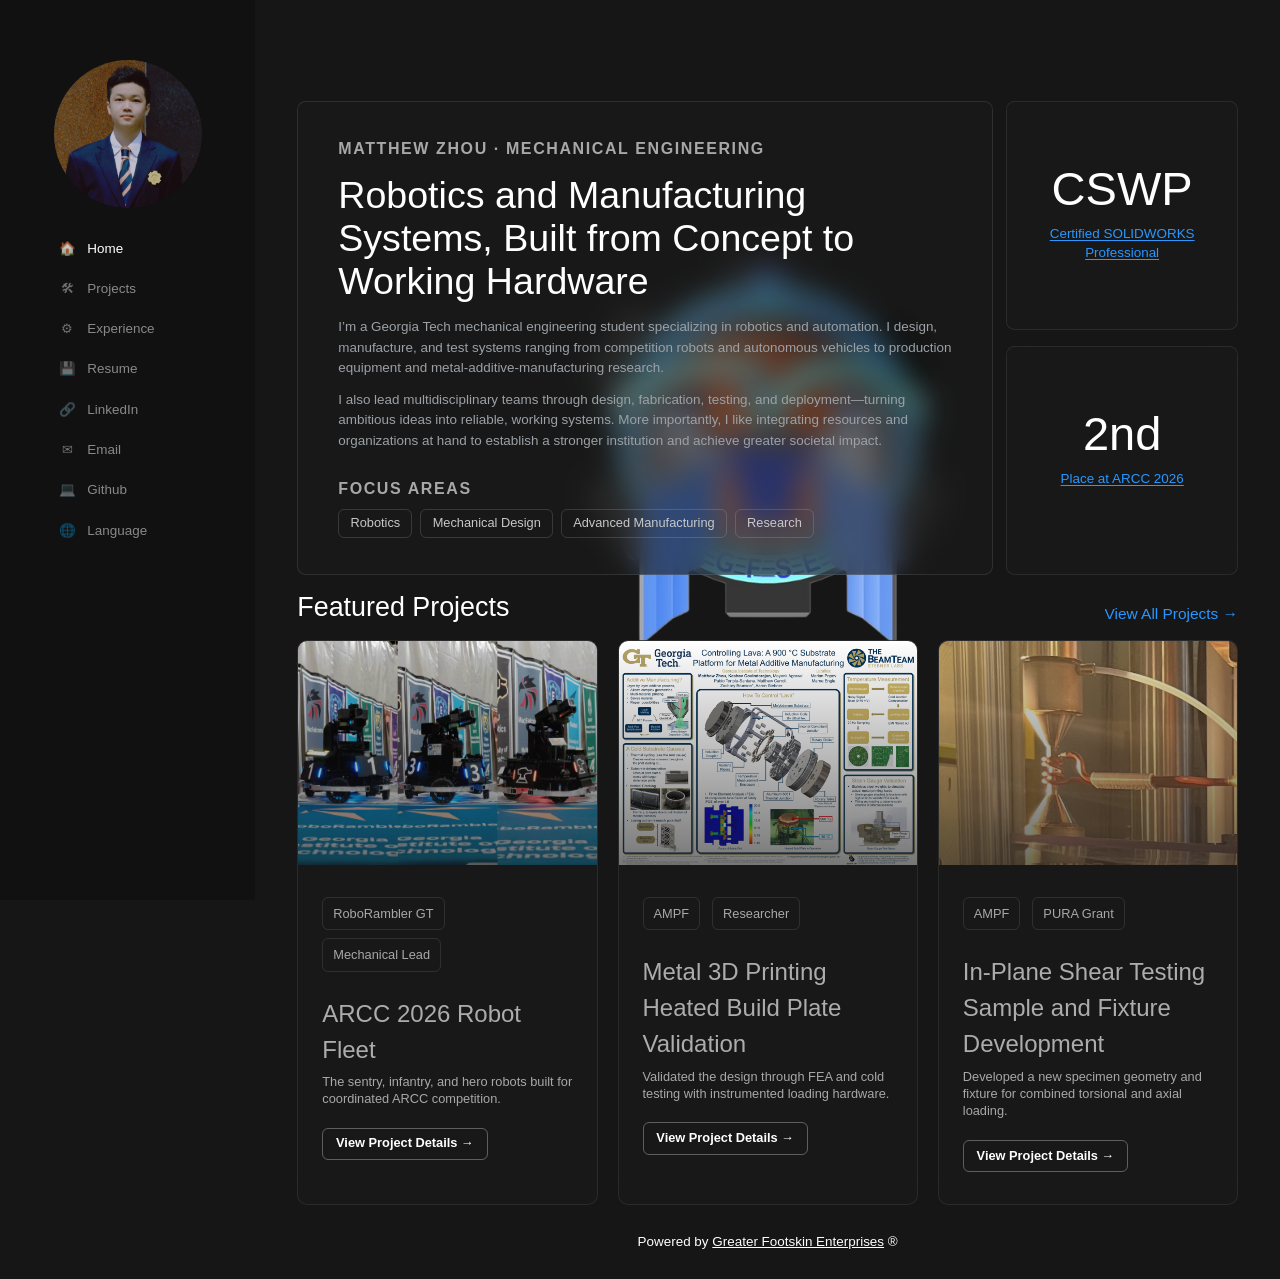
==== commit 7d112dda: "major layout update home page layout update collapsible text mechanism phone menu upgrade" ====
--- a/index.html
+++ b/index.html
@@ -2,6 +2,7 @@
 <html lang="en">
   <head>
     <meta charset="utf-8" />
+    <meta name="viewport" content="width=device-width, initial-scale=1" />
     <title>Matthew Zhou</title>
     <link rel="stylesheet" href="css/style.css" />
     <!-- page icon below -->
@@ -127,7 +128,7 @@
                         <div class="btn-line"></div></div
                     ></a>
                   </div> -->
-                  <div class="main_grid padding-top">
+                  <div class="main_grid padding-top home-intro-grid">
                     <!-- <div
                       class="blur-bg"
                     >
@@ -139,58 +140,44 @@
                       <div class="blur-bg-color-gold"></div>
                     </div> -->
                     <div class="card_main is-about">
+                      <div class="home-intro-eyebrow">
+                        Matthew Zhou · Mechanical Engineering
+                      </div>
                       <div class="overflow-hidden">
-                        <div text-animate="" class="card_heading-small">
-                          Building Machines, Teams, and Ventures
+                        <h1 text-animate="" class="home-intro-heading">
+                          Robotics and Manufacturing Systems, Built from Concept
+                          to Working Hardware
+                        </h1>
+                      </div>
+                      <div class="home-intro-copy">
+                        <p>
+                          I’m a Georgia Tech mechanical engineering student
+                          specializing in robotics and automation. I design,
+                          manufacture, and test systems ranging from competition
+                          robots and autonomous vehicles to production equipment
+                          and metal-additive-manufacturing research.
+                        </p>
+                        <p>
+                          I also lead multidisciplinary teams through design,
+                          fabrication, testing, and deployment—turning ambitious
+                          ideas into reliable, working systems. More
+                          importantly, I like integrating resources and
+                          organizations at hand to establish a stronger
+                          institution and achieve greater societal impact.
+                        </p>
+                      </div>
+                      <div class="home-focus-group">
+                        <div class="home-focus-label">Focus Areas</div>
+                        <div class="home-focus-list" role="list">
+                          <span role="listitem">Robotics</span>
+                          <span role="listitem">Mechanical Design</span>
+                          <span role="listitem">Advanced Manufacturing</span>
+                          <span role="listitem">Research</span>
                         </div>
                       </div>
-                      <p>
-                        I am Matthew Zhou, a B.S. Mechanical Engineering student
-                        at Georgia Tech specializing in robotics and automation
-                        with a minor in German. I design, manufacture, and test
-                        functional hardware—from competition robots and
-                        autonomous vehicles to automotive production equipment
-                        and advanced-manufacturing research. Beyond engineering
-                        individual systems, I enjoy building and leading
-                        multidisciplinary teams, coordinating projects from
-                        early concepts through fabrication, testing, and
-                        deployment, and creating the structure and partnerships
-                        needed to turn ambitious ideas into working results.
-                      </p>
-                      <a
-                        href="projects.html"
-                        target="_blank"
-                        class="button-primary w-inline-block"
-                        ><div class="btn-text_line-wrapper">
-                          <div class="btn-text">Explore My Work →</div>
-                          <div class="btn-line"></div></div></a
-                      ><style></style>
-                    </div>
-                    <div class="main_grid-fours">
-                      <!-- Top-left: ARCC placement -->
-                      <div class="card_main small stat-card">
-                        <div class="stat-value-row">
-                          <div
-                            text-animate=""
-                            class="card_heading-large stat-value"
-                          >
-                            2nd
-                          </div>
-                        </div>
-
-                        <div class="stat-caption-row">
-                          <a
-                            href="https://www.linkedin.com/feed/update/urn:li:activity:7482507958996701185/"
-                            target="_blank"
-                            rel="noopener noreferrer"
-                            class="stat-link"
-                          >
-                            Place at ARCC 2026
-                          </a>
-                        </div>
-                      </div>
-
-                      <!-- Top-right: CSWP certification -->
+                    </div>
+                    <div class="home-credential-stack">
+                      <!-- CSWP certification -->
                       <div class="card_main small stat-card">
                         <div class="stat-value-row">
                           <div
@@ -213,93 +200,187 @@
                           </a>
                         </div>
                       </div>
-
-                      <!-- Bottom-left: engineering experience -->
+                      <!-- ARCC placement -->
                       <div class="card_main small stat-card">
                         <div class="stat-value-row">
                           <div
                             text-animate=""
                             class="card_heading-large stat-value"
                           >
-                            5+
-                            <span class="text-size-small span">Years</span>
+                            2nd
                           </div>
                         </div>
 
                         <div class="stat-caption-row">
-                          <p class="stat-caption">
-                            Leading Engineering Projects
-                          </p>
+                          <a
+                            href="https://www.linkedin.com/feed/update/urn:li:activity:7482507958996701185/"
+                            target="_blank"
+                            rel="noopener noreferrer"
+                            class="stat-link"
+                          >
+                            Place at ARCC 2026
+                          </a>
                         </div>
                       </div>
-
-                      <!-- Bottom-right: team building -->
-                      <div class="card_main small stat-card">
-                        <div class="stat-value-row">
-                          <div
-                            text-animate=""
-                            class="card_heading-large stat-value"
-                          >
-                            3
-                          </div>
-                        </div>
-
-                        <div class="stat-caption-row">
-                          <p class="stat-caption">
-                            Teams Built from<br />
-                            the Ground Up
-                          </p>
-                        </div>
-                      </div>
-                    </div>
-                    <div class="card_main is-projects">
-                      <div class="w-layout-vflex align-center">
-                        <div text-animate="" class="card_heading-small">
-                          Featured Team Project
-                        </div>
-                        <div class="space-10"></div>
-                        <a
-                          href="arcc-2026-robot-fleet.html"
-                          class="button-primary w-inline-block"
-                          ><div class="btn-text_line-wrapper">
-                            <div class="btn-text">ARCC 2026 Robot Fleet →</div>
-                            <div class="btn-line"></div></div
-                        ></a>
-                      </div>
-                      <img
-                        class="card_img-wrapper"
-                        src="images/IMG_1429.png"
-                        alt="Featured Projects"
-                      />
-                    </div>
-                    <div class="card_main is-projects">
-                      <div class="w-layout-vflex align-center">
-                        <div text-animate="" class="card_heading-small">
-                          Featured Research Project
-                        </div>
-
-                        <div class="space-10"></div>
-
-                        <a
-                          href="hbp-validation.html"
-                          class="button-primary w-inline-block"
-                        >
-                          <div class="btn-text_line-wrapper">
-                            <div class="btn-text">
-                              Heated Build Plate Development →
+                    </div>
+                  </div>
+
+                  <section class="home-featured-projects">
+                    <div class="home-featured-header">
+                      <h2 class="card_heading-small">Featured Projects</h2>
+                      <a
+                        href="projects.html"
+                        class="button-primary w-inline-block"
+                        ><div class="btn-text_line-wrapper">
+                          <div class="btn-text">View All Projects →</div>
+                          <div class="btn-line"></div></div
+                      ></a>
+                    </div>
+
+                    <div
+                      class="main_grid is-projects home-featured-grid"
+                      role="list"
+                    >
+                      <div class="collection-item" role="listitem">
+                        <article class="card_project is-clickable">
+                          <div class="image-wrap">
+                            <img
+                              alt="ARCC 2026 robot fleet"
+                              class="card_image-section"
+                              loading="lazy"
+                              src="images/IMG_1429.png"
+                            />
+                            <div class="fade-image-bottom"></div>
+                          </div>
+                          <div class="card_project-content-wrapper">
+                            <div class="card_project-content">
+                              <div class="tag-flex" aria-label="Project tags">
+                                <div class="tag-item_wrapper">
+                                  <div class="subtitle-projects">
+                                    RoboRambler GT
+                                  </div>
+                                </div>
+                                <div class="tag-item_wrapper">
+                                  <div class="subtitle-projects">
+                                    Mechanical Lead
+                                  </div>
+                                </div>
+                              </div>
+                              <div
+                                class="project_card-title-wrap margin-top has-subtitle"
+                              >
+                                <div class="card_project-title">
+                                  <a
+                                    class="card_project-title"
+                                    href="arcc-2026-robot-fleet.html"
+                                    >ARCC 2026 Robot Fleet</a
+                                  >
+                                </div>
+                                <p
+                                  class="subtitle-projects project-card-subtitle"
+                                >
+                                  The sentry, infantry, and hero robots built
+                                  for coordinated ARCC competition.
+                                </p>
+                              </div>
                             </div>
-                            <div class="btn-line"></div>
-                          </div>
-                        </a>
-                      </div>
-
-                      <img
-                        class="card_img-wrapper"
-                        src="images/HBP Spring 2026 Poster.jpg"
-                        alt="Heated Build Plate Development"
-                      />
-                    </div>
-                  </div>
+                          </div>
+                        </article>
+                      </div>
+
+                      <div class="collection-item" role="listitem">
+                        <article class="card_project is-clickable">
+                          <div class="image-wrap">
+                            <img
+                              alt="Heated build plate development poster"
+                              class="card_image-section"
+                              loading="lazy"
+                              src="images/HBP Spring 2026 Poster.jpg"
+                            />
+                            <div class="fade-image-bottom"></div>
+                          </div>
+                          <div class="card_project-content-wrapper">
+                            <div class="card_project-content">
+                              <div class="tag-flex" aria-label="Project tags">
+                                <div class="tag-item_wrapper">
+                                  <div class="subtitle-projects">AMPF</div>
+                                </div>
+                                <div class="tag-item_wrapper">
+                                  <div class="subtitle-projects">
+                                    Researcher
+                                  </div>
+                                </div>
+                              </div>
+                              <div
+                                class="project_card-title-wrap margin-top has-subtitle"
+                              >
+                                <div class="card_project-title">
+                                  <a
+                                    class="card_project-title"
+                                    href="hbp-validation.html"
+                                    >Metal 3D Printing Heated Build Plate
+                                    Validation</a
+                                  >
+                                </div>
+                                <p
+                                  class="subtitle-projects project-card-subtitle"
+                                >
+                                  Validated the design through FEA and cold
+                                  testing with instrumented loading hardware.
+                                </p>
+                              </div>
+                            </div>
+                          </div>
+                        </article>
+                      </div>
+
+                      <div class="collection-item" role="listitem">
+                        <article class="card_project is-clickable">
+                          <div class="image-wrap">
+                            <img
+                              alt="In-plane shear testing sample and fixture"
+                              class="card_image-section"
+                              loading="lazy"
+                              src="images/pura-mech-test/pura-cover.png"
+                            />
+                            <div class="fade-image-bottom"></div>
+                          </div>
+                          <div class="card_project-content-wrapper">
+                            <div class="card_project-content">
+                              <div class="tag-flex" aria-label="Project tags">
+                                <div class="tag-item_wrapper">
+                                  <div class="subtitle-projects">AMPF</div>
+                                </div>
+                                <div class="tag-item_wrapper">
+                                  <div class="subtitle-projects">
+                                    PURA Grant
+                                  </div>
+                                </div>
+                              </div>
+                              <div
+                                class="project_card-title-wrap margin-top has-subtitle"
+                              >
+                                <div class="card_project-title">
+                                  <a
+                                    class="card_project-title"
+                                    href="pura-mech-test.html"
+                                    >In-Plane Shear Testing Sample and Fixture
+                                    Development</a
+                                  >
+                                </div>
+                                <p
+                                  class="subtitle-projects project-card-subtitle"
+                                >
+                                  Developed a new specimen geometry and fixture
+                                  for combined torsional and axial loading.
+                                </p>
+                              </div>
+                            </div>
+                          </div>
+                        </article>
+                      </div>
+                    </div>
+                  </section>
                 </div>
               </div>
             </div>
@@ -312,6 +393,8 @@
         </main>
       </div>
     </div>
+    <script src="js/navigation.js"></script>
     <script src="js/lightbox.js"></script>
+    <script src="/js/analytics.js"></script>
   </body>
 </html>
--- a/css/style.css
+++ b/css/style.css
@@ -3440,10 +3440,28 @@
 .main_grid.is-projects {
     grid-column-gap: 1.25rem;
     grid-row-gap: 2rem;
+    grid-template-columns: repeat(3, minmax(0, 1fr));
     grid-template-rows: auto;
     grid-auto-columns: 1fr;
     margin-top: 2.5rem;
     position: relative
+}
+
+.main_grid.is-projects .collection-item {
+    min-width: 0
+}
+
+.project-page-header {
+    max-width: 52rem
+}
+
+.project-page-intro {
+    color: #a8a8a8;
+    max-width: 46rem;
+    margin-top: 1rem;
+    margin-bottom: 0;
+    font-size: 1rem;
+    line-height: 1.55
 }
 
 .main_grid.is-resources {
@@ -3714,7 +3732,24 @@
     align-items: flex-start;
     text-decoration: none;
     display: flex;
-    overflow: hidden
+    overflow: hidden;
+    position: relative;
+    transition: border-color .25s ease, box-shadow .25s ease, transform .25s ease
+}
+
+.card_project.is-clickable {
+    cursor: pointer
+}
+
+.card_project.is-clickable:hover {
+    border-color: rgba(255, 255, 255, .24);
+    box-shadow: 0 .75rem 2rem rgba(0, 0, 0, .22);
+    transform: translateY(-.2rem)
+}
+
+.card_project.is-clickable:focus-within {
+    outline: .125rem solid #fff;
+    outline-offset: .25rem
 }
 
 .card_project-content-wrapper {
@@ -3753,6 +3788,49 @@
     opacity: 1;
 }
 
+.card_project.is-clickable .card_project-title[href]::after {
+    content: "";
+    position: absolute;
+    inset: 0;
+    z-index: 2
+}
+
+.projects-page .card_project-content::after,
+.experience-page .card_project-content::after {
+    content: "Project Details Coming Soon";
+    color: #a8a8a8;
+    border: .0625rem solid rgba(255, 255, 255, .12);
+    border-radius: .375rem;
+    margin-top: .75rem;
+    padding: .55rem .8rem;
+    font-size: .8rem;
+    font-weight: 600;
+    line-height: 1;
+    display: inline-flex
+}
+
+.projects-page .card_project.is-clickable .card_project-content::after,
+.experience-page .card_project.is-clickable .card_project-content::after {
+    content: "View Project Details \2192";
+    color: #fff;
+    border-color: rgba(255, 255, 255, .3);
+    transition: background-color .25s ease, border-color .25s ease
+}
+
+.projects-page .card_project.is-clickable:hover .card_project-content::after,
+.experience-page .card_project.is-clickable:hover .card_project-content::after {
+    background-color: rgba(255, 255, 255, .1);
+    border-color: rgba(255, 255, 255, .5)
+}
+
+.experience-page .card_project-content::after {
+    content: "Experience Details Coming Soon"
+}
+
+.experience-page .card_project.is-clickable .card_project-content::after {
+    content: "View Experience Details \2192"
+}
+
 .image-wrap {
     width: 100%;
     position: relative
@@ -3783,8 +3861,8 @@
     height: 100%;
     grid-column-gap: .5rem;
     grid-row-gap: .5rem;
-    flex-flow: column wrap;
-    justify-content: space-between;
+    flex-flow: column nowrap;
+    justify-content: flex-start;
     align-items: flex-start;
     display: flex
 }
@@ -6541,7 +6619,7 @@
     }
 }
 
-/* Four statistic cards */
+/* Homepage credential cards */
 
 .card_main.small.stat-card {
     display: grid;
@@ -6552,7 +6630,7 @@
     text-align: center;
 }
 
-/* Fixed area for 2nd, CSWP, 5+, and 3 */
+/* Fixed area for each credential value */
 .stat-value-row {
     width: 100%;
     height: 4.5em;
@@ -6575,7 +6653,7 @@
     justify-content: center;
 }
 
-/* Match the blue used by Explore My Work */
+/* Credential links */
 .stat-link,
 .stat-link:visited,
 .stat-link:hover,
@@ -6594,6 +6672,137 @@
     text-align: center;
 }
 
+/* Homepage introduction and featured-project collage */
+.home-credential-stack {
+    display: grid;
+    grid-template-rows: repeat(2, minmax(0, 1fr));
+    gap: 1rem;
+}
+
+.home-intro-grid {
+    grid-template-columns: minmax(0, 3fr) minmax(0, 1fr);
+}
+
+.home-intro-grid .card_main.is-about {
+    justify-content: flex-start;
+    padding: 2.25rem 2.5rem;
+}
+
+.home-intro-eyebrow,
+.home-focus-label {
+    color: #a8a8a8;
+    font-size: 1rem;
+    font-weight: 600;
+    letter-spacing: .1em;
+    line-height: 1.4;
+    text-transform: uppercase;
+}
+
+.home-intro-heading {
+    max-width: 52rem;
+    margin: 0;
+    font-size: 2.35rem;
+    font-weight: 400;
+    line-height: 1.15;
+}
+
+.home-intro-copy {
+    max-width: 56rem;
+    color: #a8a8a8;
+    display: grid;
+    gap: .65rem;
+}
+
+.home-intro-copy p {
+    margin: 0;
+    line-height: 1.55;
+}
+
+.home-focus-group {
+    width: 100%;
+    margin-top: auto;
+    padding-top: .75rem;
+}
+
+.home-focus-list {
+    display: flex;
+    flex-wrap: wrap;
+    gap: .5rem;
+    margin-top: .55rem;
+}
+
+.home-focus-list span {
+    color: #c8c8c8;
+    border: .0625rem solid rgba(255, 255, 255, .14);
+    border-radius: .375rem;
+    padding: .45rem .7rem;
+    font-size: .8rem;
+    line-height: 1;
+}
+
+.home-featured-projects {
+    margin-top: 1rem;
+}
+
+.home-featured-header {
+    display: flex;
+    justify-content: space-between;
+    align-items: flex-end;
+    gap: 1rem;
+}
+
+.home-featured-header .card_heading-small {
+    margin: 0;
+    font-weight: 400;
+}
+
+.home-featured-grid.main_grid.is-projects {
+    margin-top: 1rem;
+}
+
+.home-featured-grid .card_image-section {
+    aspect-ratio: 4 / 3;
+    height: auto;
+}
+
+.home-featured-grid .card_project-content::after {
+    content: "View Project Details \2192";
+    color: #fff;
+    border: .0625rem solid rgba(255, 255, 255, .3);
+    border-radius: .375rem;
+    margin-top: .75rem;
+    padding: .55rem .8rem;
+    font-size: .8rem;
+    font-weight: 600;
+    line-height: 1;
+    display: inline-flex;
+    transition: background-color .25s ease, border-color .25s ease;
+}
+
+.home-featured-grid .card_project:hover .card_project-content::after {
+    background-color: rgba(255, 255, 255, .1);
+    border-color: rgba(255, 255, 255, .5);
+}
+
+@media screen and (max-width: 767px) {
+    .home-intro-grid .card_main.is-about {
+        padding: 1.5rem 1.25rem;
+    }
+
+    .home-intro-heading {
+        font-size: 1.8rem;
+    }
+
+    .home-focus-group {
+        margin-top: .5rem;
+    }
+
+    .home-featured-header {
+        align-items: flex-start;
+        flex-direction: column;
+    }
+}
+
 .sidenav {
     height: 100vh;
     max-height: 100vh;
@@ -6610,6 +6819,156 @@
     padding-bottom: 2em;
 }
 
+/* Mobile navigation controls are added by js/navigation.js. */
+.mobile-nav-title,
+.mobile-nav-toggle {
+    display: none;
+}
+
+@media screen and (max-width: 767px) {
+    body.mobile-nav-lock {
+        overflow: hidden;
+    }
+
+    .sidenav {
+        z-index: 999;
+        min-height: 3.75rem;
+        justify-content: space-between;
+        overflow: visible;
+        box-shadow: 0 0.25rem 1rem rgba(0, 0, 0, 0.28);
+    }
+
+    .sidenav_content {
+        min-width: 0;
+        flex: 1;
+        flex-direction: row;
+        align-items: center;
+        gap: 0.65rem;
+    }
+
+    .mobile-nav-title {
+        display: block;
+        min-width: 0;
+        color: #fff;
+        font-size: 1rem;
+        font-weight: 600;
+        line-height: 1.2;
+        overflow: hidden;
+        text-overflow: ellipsis;
+        white-space: nowrap;
+    }
+
+    .mobile-nav-toggle {
+        width: 2.75rem;
+        height: 2.75rem;
+        flex: none;
+        color: #fff;
+        background: transparent;
+        border: 1px solid rgba(255, 255, 255, 0.16);
+        border-radius: 0.4rem;
+        cursor: pointer;
+        align-items: center;
+        justify-content: center;
+        display: flex;
+    }
+
+    .mobile-nav-toggle:hover,
+    .mobile-nav-toggle:focus-visible {
+        background: rgba(255, 255, 255, 0.08);
+        border-color: rgba(255, 255, 255, 0.35);
+        outline: none;
+    }
+
+    .mobile-nav-toggle-icon {
+        width: 1.25rem;
+        height: 1rem;
+        display: flex;
+        flex-direction: column;
+        justify-content: space-between;
+    }
+
+    .mobile-nav-toggle-icon span {
+        width: 100%;
+        height: 2px;
+        background: currentColor;
+        border-radius: 1px;
+        transform-origin: center;
+        transition: transform 0.2s ease, opacity 0.2s ease;
+    }
+
+    .mobile-nav-open .mobile-nav-toggle-icon span:first-child {
+        transform: translateY(7px) rotate(45deg);
+    }
+
+    .mobile-nav-open .mobile-nav-toggle-icon span:nth-child(2) {
+        opacity: 0;
+    }
+
+    .mobile-nav-open .mobile-nav-toggle-icon span:last-child {
+        transform: translateY(-7px) rotate(-45deg);
+    }
+
+    .sidenav_menu {
+        width: 100%;
+        max-height: 0;
+        background: #111;
+        border-top: 1px solid transparent;
+        position: absolute;
+        top: 100%;
+        left: 0;
+        right: 0;
+        overflow: hidden;
+        opacity: 0;
+        visibility: hidden;
+        pointer-events: none;
+        transform: translateY(-0.4rem);
+        transition: max-height 0.25s ease, opacity 0.2s ease,
+            transform 0.2s ease, visibility 0.2s;
+    }
+
+    .mobile-nav-open .sidenav_menu {
+        max-height: calc(100vh - 3.75rem);
+        max-height: calc(100dvh - 3.75rem);
+        border-top-color: rgba(255, 255, 255, 0.1);
+        overflow-x: hidden;
+        overflow-y: auto;
+        opacity: 1;
+        visibility: visible;
+        pointer-events: auto;
+        transform: translateY(0);
+    }
+
+    .sidenav_list {
+        width: 100%;
+        min-width: 0;
+        padding: 0.55rem 0.75rem 1rem;
+        flex-direction: column;
+        align-items: stretch;
+    }
+
+    .sidenav_link,
+    .sidenav_link.lang-drop {
+        width: 100%;
+        min-height: 2.75rem;
+        padding: 0.65rem 0.75rem;
+        border-radius: 0.35rem;
+    }
+
+    .sidenav_link:hover,
+    .sidenav_link:focus-visible,
+    .sidenav_link.lang-drop:hover {
+        background: rgba(255, 255, 255, 0.08);
+        outline: none;
+    }
+
+    .dropdown {
+        width: 100%;
+        margin-top: 0.35rem;
+        padding-top: 0.35rem;
+        border-top: 1px solid rgba(255, 255, 255, 0.1);
+    }
+}
+
 .card_main {
     background-color: rgba(28, 28, 28, 0.6);
     border: 1px solid rgba(255, 255, 255, 0.08);
@@ -6798,6 +7157,77 @@
     line-height: 1.2;
 }
 
+.project-detail-section-heading-row {
+    width: 100%;
+    max-width: 52rem;
+}
+
+.project-detail-section-heading-row .project-detail-section-title {
+    width: 100%;
+    margin: 0;
+}
+
+.project-detail-text-toggle {
+    width: 100%;
+    display: flex;
+    flex-direction: column;
+    align-items: flex-start;
+    gap: .3rem;
+    color: inherit;
+    background: transparent;
+    border: 0;
+    border-radius: .25rem;
+    padding: .2rem 0;
+    font: inherit;
+    text-align: left;
+    cursor: pointer;
+    transition: color .2s ease;
+}
+
+.project-detail-text-toggle:hover,
+.project-detail-text-toggle:focus-visible {
+    color: #fff;
+}
+
+.project-detail-text-toggle:focus-visible {
+    outline: .125rem solid #2997ff;
+    outline-offset: .3rem;
+}
+
+.project-detail-text-toggle-title-line {
+    display: inline-flex;
+    align-items: center;
+    gap: .5rem;
+}
+
+.project-detail-text-toggle-heading {
+    line-height: 1.2;
+}
+
+.project-detail-text-toggle-hint {
+    color: #8f8f8f;
+    font-size: .8rem;
+    font-weight: 400;
+    line-height: 1.4;
+}
+
+.project-detail-text-toggle-arrow {
+    display: inline-block;
+    flex: none;
+    color: #8f8f8f;
+    font-size: .65rem;
+    line-height: 1;
+    transition: transform .2s ease;
+}
+
+.project-detail-text-expanded .project-detail-text-toggle-arrow {
+    transform: rotate(90deg);
+}
+
+.project-detail-collapsible-text[hidden] {
+    display: none !important;
+}
+
 .project-detail-media {
     width: 100%;
     margin-top: 2rem;
@@ -6981,6 +7411,20 @@
 
     .project-detail-media {
         margin-top: 1.5rem;
+    }
+}
+
+/* Project and experience card-grid density */
+@media screen and (max-width: 991px) {
+    .main_grid.is-projects {
+        grid-template-columns: repeat(2, minmax(0, 1fr));
+        display: grid
+    }
+}
+
+@media screen and (max-width: 767px) {
+    .main_grid.is-projects {
+        grid-template-columns: 1fr
     }
 }
 
@@ -7401,4 +7845,223 @@
     .project-detail-equation-group {
         grid-template-columns: 1fr;
     }
-}+}
+
+.project-detail-media-grid.is-four {
+  grid-template-columns: repeat(4, minmax(0, 1fr));
+}
+@media screen and (max-width: 991px) {
+  .project-detail-media-grid.is-four {
+    grid-template-columns: repeat(2, minmax(0, 1fr));
+  }
+}
+@media screen and (max-width: 767px) {
+  .project-detail-media-grid.is-four {
+    grid-template-columns: 1fr;
+  }
+}
+
+/* =========================================
+   RESPONSIVE LAYOUT SAFEGUARDS
+   All rules are breakpoint-scoped so the desktop layout is unchanged.
+   ========================================= */
+
+@media screen and (max-width: 991px) {
+    html,
+    body {
+        max-width: 100%;
+        overflow-x: hidden;
+    }
+
+    .page-wrapper,
+    .page_layout,
+    .main-wrapper,
+    .section_main,
+    .padding-global,
+    .container-main {
+        min-width: 0;
+    }
+
+    .sidenav {
+        width: 100%;
+        height: auto;
+        max-height: none;
+        min-width: 0;
+        padding: 0.5rem 1rem;
+        position: sticky;
+        top: 0;
+        overflow: visible;
+    }
+
+    .sidenav_content {
+        flex: none;
+    }
+
+    .sidenav_header_indent {
+        display: none;
+    }
+
+    .sidenav_header,
+    .sidenav-avatar,
+    .sidenav-avatar.w--current {
+        width: auto;
+        height: auto;
+        padding: 0;
+        align-items: center;
+    }
+
+    .portrait {
+        width: 3rem;
+        flex: none;
+    }
+
+    .sidenav_menu {
+        min-width: 0;
+        flex: 1;
+        overflow-x: auto;
+        overflow-y: hidden;
+        -webkit-overflow-scrolling: touch;
+        scrollbar-width: none;
+    }
+
+    .sidenav_menu::-webkit-scrollbar {
+        display: none;
+    }
+
+    .sidenav_list {
+        width: max-content;
+        min-width: 100%;
+        padding-bottom: 0;
+        flex-direction: row;
+        align-items: center;
+    }
+
+    .sidenav_link,
+    .sidenav_link.lang-drop {
+        min-height: 2.75rem;
+        padding: 0.6rem 0.75rem;
+        white-space: nowrap;
+    }
+
+    .locales-wrapper {
+        padding-left: 0.75rem;
+        padding-right: 0.75rem;
+    }
+
+    .projects-page-bg {
+        left: 0;
+    }
+}
+
+@media screen and (max-width: 767px) {
+    .sidenav {
+        gap: 0.35rem;
+        padding: 0.35rem 0.75rem;
+    }
+
+    .portrait {
+        width: 2.75rem;
+    }
+
+    .sidenav_link,
+    .sidenav_link.lang-drop {
+        min-height: 2.75rem;
+        gap: 0.35rem;
+        padding: 0.55rem 0.65rem;
+    }
+
+    .nav-link-icon {
+        width: 1.5rem;
+    }
+
+    .card_main,
+    .card_project-content-wrapper {
+        padding-left: 1.25rem;
+        padding-right: 1.25rem;
+    }
+
+    .card_image-section {
+        height: auto;
+        aspect-ratio: 4 / 3;
+    }
+
+    .project-detail-title,
+    .project-detail-subtitle,
+    .project-detail-section-title,
+    .project-detail-text-column,
+    .project-detail-navigation-title,
+    .project-card-subtitle,
+    footer {
+        overflow-wrap: anywhere;
+    }
+
+    .project-detail-equation-display {
+        width: 100%;
+        max-width: 100%;
+        overflow-x: auto;
+        overflow-y: hidden;
+        -webkit-overflow-scrolling: touch;
+    }
+
+    .project-detail-equation-display mjx-container {
+        min-width: max-content;
+    }
+}
+
+@media screen and (max-width: 479px) {
+    .sidenav {
+        padding-left: 0.5rem;
+        padding-right: 0.5rem;
+    }
+
+    .portrait {
+        width: 2.5rem;
+    }
+
+    .sidenav_link,
+    .sidenav_link.lang-drop {
+        padding-left: 0.55rem;
+        padding-right: 0.55rem;
+    }
+
+    .project-detail-panel {
+        padding-left: 1rem;
+        padding-right: 1rem;
+    }
+
+    footer {
+        padding-left: 1rem;
+        padding-right: 1rem;
+    }
+}
+
+/* Keep these mobile-menu rules last so they override legacy responsive rules. */
+@media screen and (max-width: 767px) {
+    .sidenav_content {
+        flex: 1;
+    }
+
+    .sidenav_menu {
+        flex: none;
+        overflow: hidden;
+    }
+
+    .mobile-nav-open .sidenav_menu {
+        overflow-x: hidden;
+        overflow-y: auto;
+    }
+
+    .sidenav_list {
+        width: 100%;
+        min-width: 0;
+        padding: 0.55rem 0.75rem 1rem;
+        flex-direction: column;
+        align-items: stretch;
+    }
+
+    .sidenav_link,
+    .sidenav_link.lang-drop {
+        width: 100%;
+        padding: 0.65rem 0.75rem;
+    }
+}
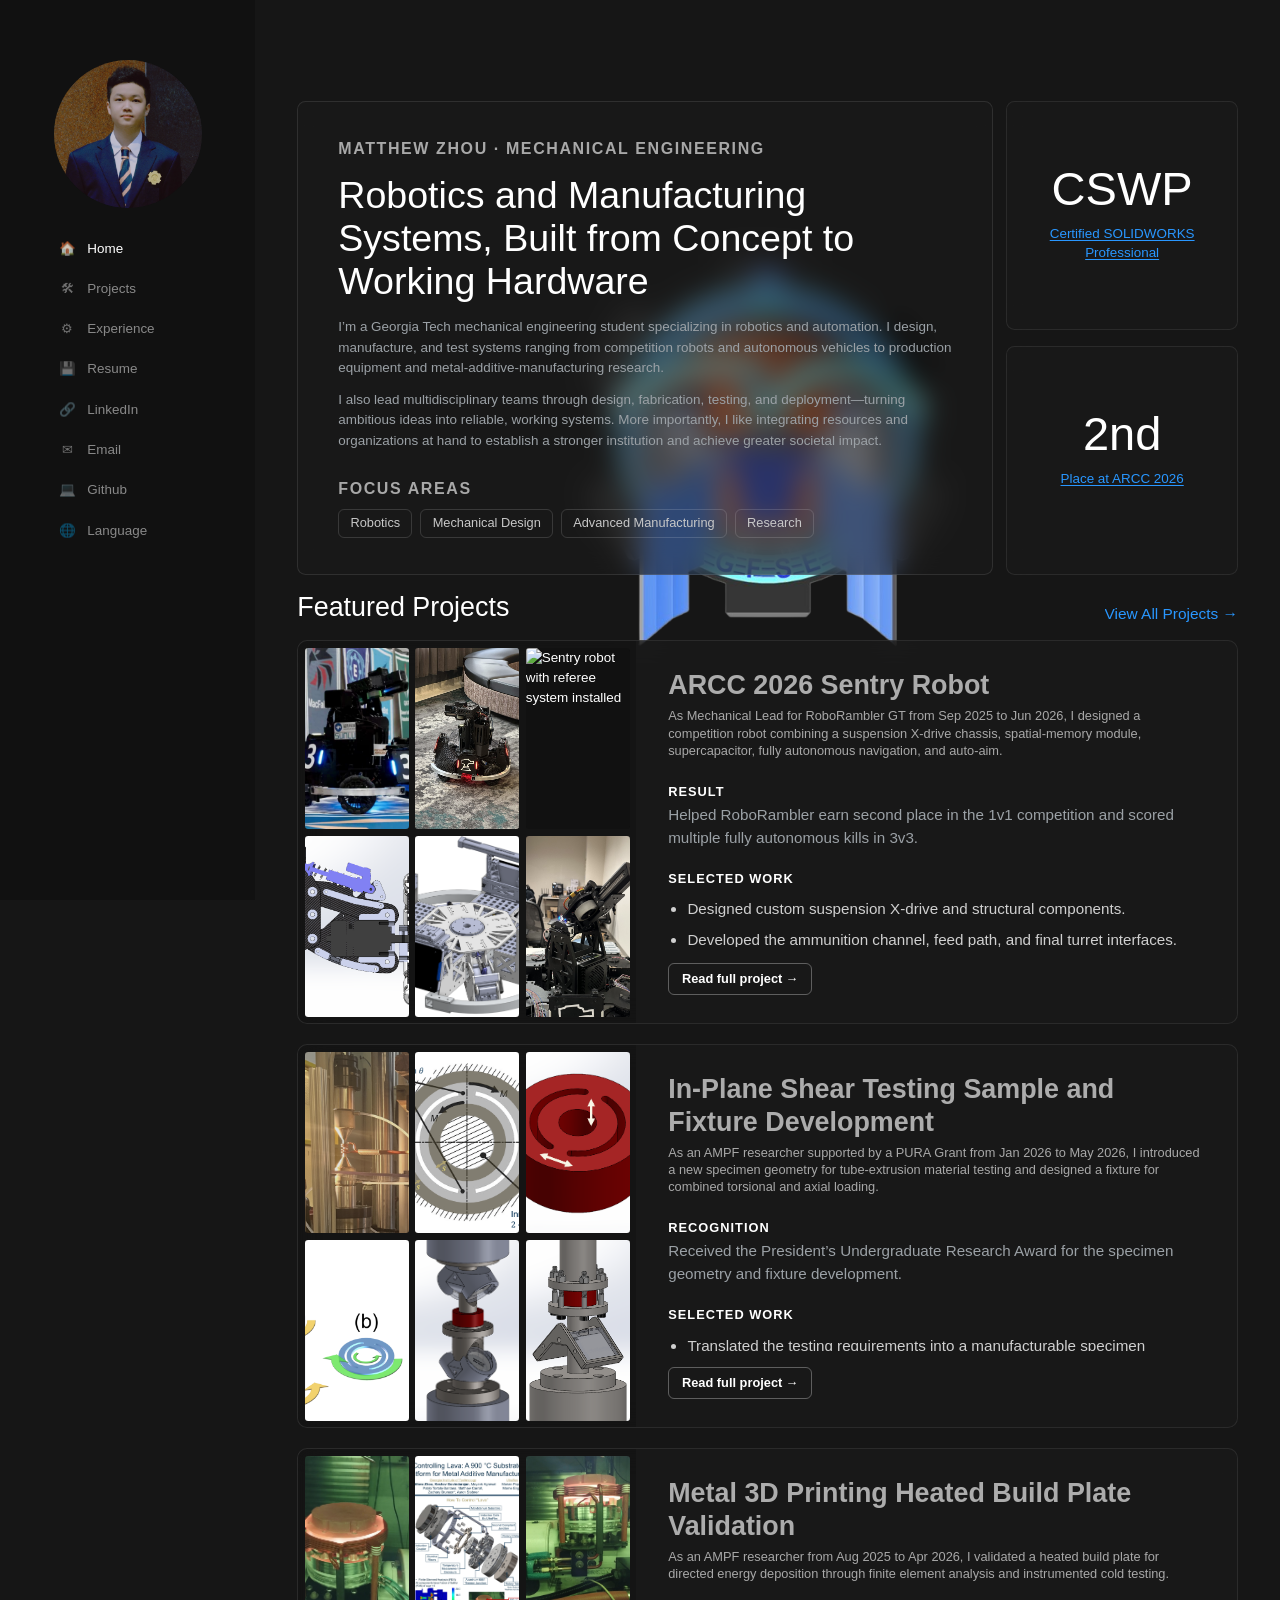
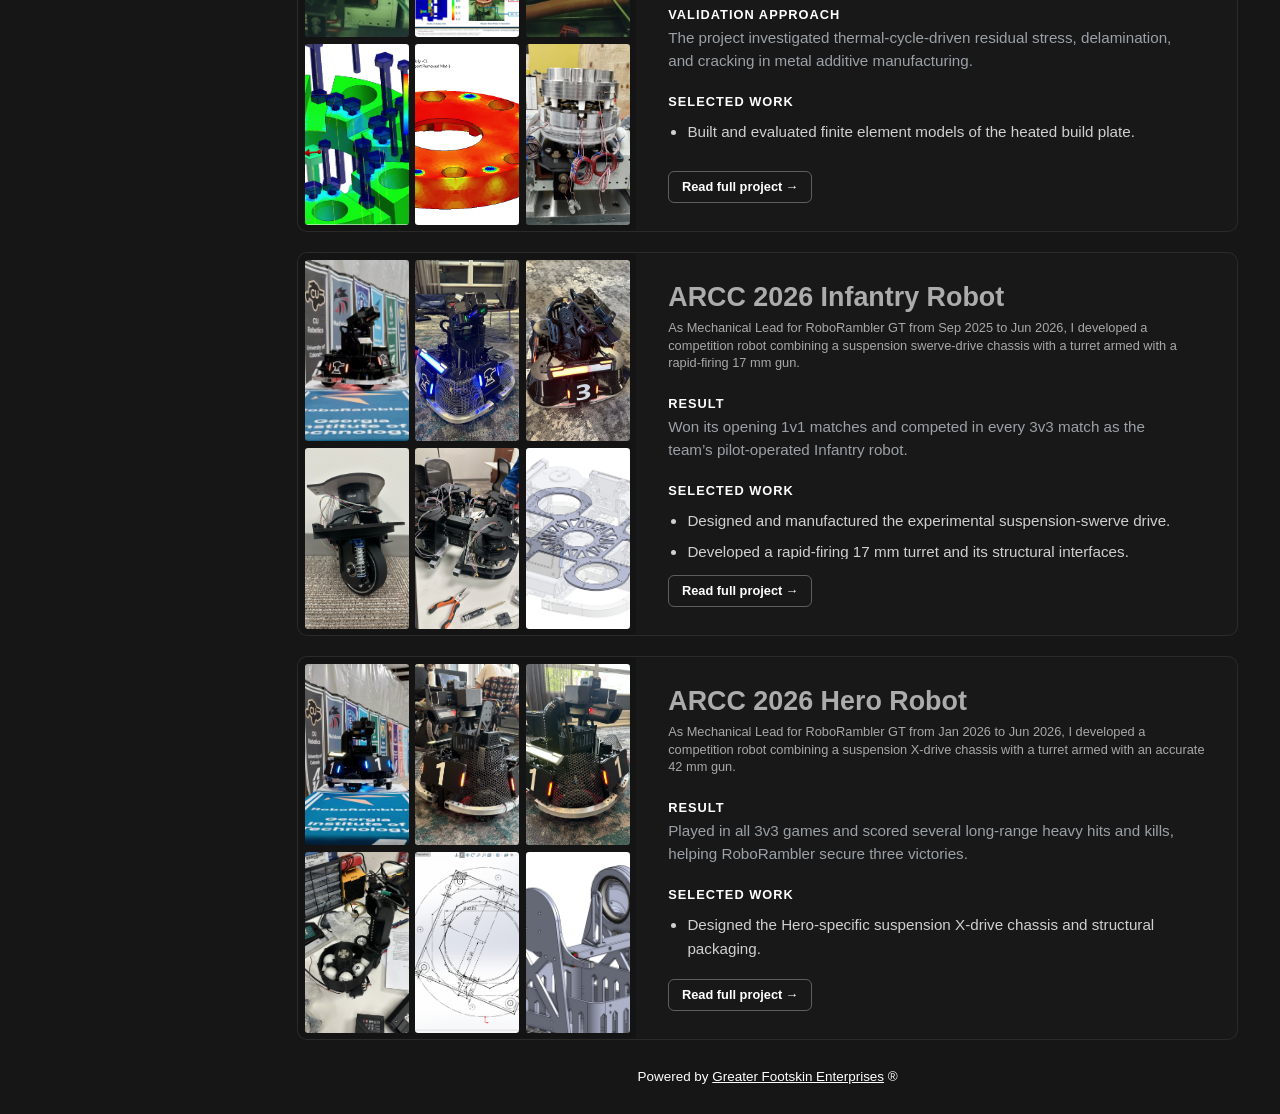
==== commit 36e60c1f: "full width project card" ====
--- a/index.html
+++ b/index.html
@@ -242,140 +242,239 @@
                       role="list"
                     >
                       <div class="collection-item" role="listitem">
-                        <article class="card_project is-clickable">
-                          <div class="image-wrap">
-                            <img
-                              alt="ARCC 2026 robot fleet"
-                              class="card_image-section"
-                              loading="lazy"
-                              src="images/IMG_1429.png"
-                            />
-                            <div class="fade-image-bottom"></div>
-                          </div>
-                          <div class="card_project-content-wrapper">
-                            <div class="card_project-content">
-                              <div class="tag-flex" aria-label="Project tags">
-                                <div class="tag-item_wrapper">
-                                  <div class="subtitle-projects">
-                                    RoboRambler GT
-                                  </div>
-                                </div>
-                                <div class="tag-item_wrapper">
-                                  <div class="subtitle-projects">
-                                    Mechanical Lead
-                                  </div>
-                                </div>
-                              </div>
-                              <div
-                                class="project_card-title-wrap margin-top has-subtitle"
-                              >
-                                <div class="card_project-title">
-                                  <a
-                                    class="card_project-title"
-                                    href="arcc-2026-robot-fleet.html"
-                                    >ARCC 2026 Robot Fleet</a
-                                  >
-                                </div>
-                                <p
-                                  class="subtitle-projects project-card-subtitle"
-                                >
-                                  The sentry, infantry, and hero robots built
-                                  for coordinated ARCC competition.
-                                </p>
-                              </div>
-                            </div>
+                        <article class="card_project home-featured-project">
+                          <div
+                            class="home-featured-project-collage"
+                            aria-label="Images from the ARCC 2026 Sentry Robot project"
+                          >
+                            <figure class="home-featured-project-collage-item">
+                              <img src="images/arcc-2026-sentry/arcc-2026-sentry-cover.jpg" alt="ARCC 2026 Sentry Robot" loading="lazy" />
+                              <figcaption>Sentry in front of banners.</figcaption>
+                            </figure>
+                            <figure class="home-featured-project-collage-item">
+                              <img src="images/arcc-2026-sentry/arcc-2026-sentry-1.jpg" alt="Sentry robot at competition" loading="lazy" />
+                              <figcaption>Sentry being tuned at competition housing lobby.</figcaption>
+                            </figure>
+                            <figure class="home-featured-project-collage-item">
+                              <img src="images/arcc-2026-sentry/arcc-2026-sentry-2.jpg" alt="Sentry robot with referee system installed" loading="lazy" />
+                              <figcaption>Sentry after all referee-system components were mounted.</figcaption>
+                            </figure>
+                            <figure class="home-featured-project-collage-item">
+                              <img src="images/arcc-2026-sentry/xdrive-section-view.png" alt="Section view of the Sentry X-drive module" loading="lazy" />
+                              <figcaption>A section view of the X-drive module (note the motor length).</figcaption>
+                            </figure>
+                            <figure class="home-featured-project-collage-item">
+                              <img src="images/arcc-2026-sentry/xdrive-chassis-framework.png" alt="Sentry X-drive chassis framework" loading="lazy" />
+                              <figcaption>X-drive chassis framework excluding the wheels.</figcaption>
+                            </figure>
+                            <figure class="home-featured-project-collage-item">
+                              <img src="images/arcc-2026-sentry/prototype-turret-2.jpg" alt="Second Sentry turret prototype on prototype suspension swerve chassis" loading="lazy" />
+                              <figcaption>Second turret prototype mounted on prototype suspension swerve chassis — using HT3532 as pitch motor.</figcaption>
+                            </figure>
+                          </div>
+                          <div class="home-featured-project-panel">
+                            <div class="project_card-title-wrap has-subtitle">
+                              <h3 class="card_project-title"><a class="card_project-title" href="arcc-2026-sentry.html">ARCC 2026 Sentry Robot</a></h3>
+                              <p class="subtitle-projects project-card-subtitle">As Mechanical Lead for RoboRambler GT from Sep 2025 to Jun 2026, I designed a competition robot combining a suspension X-drive chassis, spatial-memory module, supercapacitor, fully autonomous navigation, and auto-aim.</p>
+                            </div>
+                            <div class="home-featured-project-scroll">
+                              <p><strong>Result</strong><br />Helped RoboRambler earn second place in the 1v1 competition and scored multiple fully autonomous kills in 3v3.</p>
+                              <p><strong>Selected work</strong></p>
+                              <ul>
+                                <li>Designed custom suspension X-drive and structural components.</li>
+                                <li>Developed the ammunition channel, feed path, and final turret interfaces.</li>
+                                <li>Contributed to autonomous navigation, auto-aim, and competition integration.</li>
+                              </ul>
+                            </div>
+                            <a class="home-featured-project-link" href="arcc-2026-sentry.html">Read full project →</a>
                           </div>
                         </article>
                       </div>
 
                       <div class="collection-item" role="listitem">
-                        <article class="card_project is-clickable">
-                          <div class="image-wrap">
-                            <img
-                              alt="Heated build plate development poster"
-                              class="card_image-section"
-                              loading="lazy"
-                              src="images/HBP Spring 2026 Poster.jpg"
-                            />
-                            <div class="fade-image-bottom"></div>
-                          </div>
-                          <div class="card_project-content-wrapper">
-                            <div class="card_project-content">
-                              <div class="tag-flex" aria-label="Project tags">
-                                <div class="tag-item_wrapper">
-                                  <div class="subtitle-projects">AMPF</div>
-                                </div>
-                                <div class="tag-item_wrapper">
-                                  <div class="subtitle-projects">
-                                    Researcher
-                                  </div>
-                                </div>
-                              </div>
-                              <div
-                                class="project_card-title-wrap margin-top has-subtitle"
-                              >
-                                <div class="card_project-title">
-                                  <a
-                                    class="card_project-title"
-                                    href="hbp-validation.html"
-                                    >Metal 3D Printing Heated Build Plate
-                                    Validation</a
-                                  >
-                                </div>
-                                <p
-                                  class="subtitle-projects project-card-subtitle"
-                                >
-                                  Validated the design through FEA and cold
-                                  testing with instrumented loading hardware.
-                                </p>
-                              </div>
-                            </div>
+                        <article class="card_project home-featured-project">
+                          <div class="home-featured-project-collage" aria-label="Images from the ARCC 2026 Infantry Robot project">
+                            <figure class="home-featured-project-collage-item">
+                              <img src="images/arcc-2026-infantry/arcc-2026-infantry-1.jpg" alt="ARCC 2026 Infantry Robot" loading="lazy" />
+                              <figcaption>Infantry in front of banners.</figcaption>
+                            </figure>
+                            <figure class="home-featured-project-collage-item">
+                              <img src="images/arcc-2026-infantry/arcc-2026-infantry-2.jpg" alt="Infantry robot detail" loading="lazy" />
+                              <figcaption>Infantry retrofitted for chicken wires (to lose weight).</figcaption>
+                            </figure>
+                            <figure class="home-featured-project-collage-item">
+                              <img src="images/arcc-2026-infantry/arcc-2026-infantry-3.jpg" alt="Infantry robot at competition" loading="lazy" />
+                              <figcaption>Infantry with TPU shields mounted.</figcaption>
+                            </figure>
+                            <figure class="home-featured-project-collage-item">
+                              <img src="images/arcc-2026-infantry/prototype-swerve-model.jpg" alt="Prototype Infantry swerve module" loading="lazy" />
+                              <figcaption>Prototype swerve module in Nov 2025.</figcaption>
+                            </figure>
+                            <figure class="home-featured-project-collage-item">
+                              <img src="images/arcc-2026-infantry/prototype-swerve-4.jpg" alt="Infantry prototype swerve module iteration" loading="lazy" />
+                              <figcaption>Prototype swerve module, later design iteration.</figcaption>
+                            </figure>
+                            <figure class="home-featured-project-collage-item">
+                              <img src="images/arcc-2026-infantry/main-cf-plate.png" alt="Main Infantry carbon fiber plate" loading="lazy" />
+                              <figcaption>The main carbon fiber plate isolated in context of the chassis frame.</figcaption>
+                            </figure>
+                          </div>
+                          <div class="home-featured-project-panel">
+                            <div class="project_card-title-wrap has-subtitle">
+                              <h3 class="card_project-title"><a class="card_project-title" href="arcc-2026-infantry.html">ARCC 2026 Infantry Robot</a></h3>
+                              <p class="subtitle-projects project-card-subtitle">As Mechanical Lead for RoboRambler GT from Sep 2025 to Jun 2026, I developed a competition robot combining a suspension swerve-drive chassis with a turret armed with a rapid-firing 17 mm gun.</p>
+                            </div>
+                            <div class="home-featured-project-scroll">
+                              <p><strong>Result</strong><br />Won its opening 1v1 matches and competed in every 3v3 match as the team’s pilot-operated Infantry robot.</p>
+                              <p><strong>Selected work</strong></p>
+                              <ul>
+                                <li>Designed and manufactured the experimental suspension-swerve drive.</li>
+                                <li>Developed a rapid-firing 17 mm turret and its structural interfaces.</li>
+                                <li>Balanced chassis packaging, mobility, and a firing rate of up to 22 Hz.</li>
+                              </ul>
+                            </div>
+                            <a class="home-featured-project-link" href="arcc-2026-infantry.html">Read full project →</a>
                           </div>
                         </article>
                       </div>
 
                       <div class="collection-item" role="listitem">
-                        <article class="card_project is-clickable">
-                          <div class="image-wrap">
-                            <img
-                              alt="In-plane shear testing sample and fixture"
-                              class="card_image-section"
-                              loading="lazy"
-                              src="images/pura-mech-test/pura-cover.png"
-                            />
-                            <div class="fade-image-bottom"></div>
-                          </div>
-                          <div class="card_project-content-wrapper">
-                            <div class="card_project-content">
-                              <div class="tag-flex" aria-label="Project tags">
-                                <div class="tag-item_wrapper">
-                                  <div class="subtitle-projects">AMPF</div>
-                                </div>
-                                <div class="tag-item_wrapper">
-                                  <div class="subtitle-projects">
-                                    PURA Grant
-                                  </div>
-                                </div>
-                              </div>
-                              <div
-                                class="project_card-title-wrap margin-top has-subtitle"
-                              >
-                                <div class="card_project-title">
-                                  <a
-                                    class="card_project-title"
-                                    href="pura-mech-test.html"
-                                    >In-Plane Shear Testing Sample and Fixture
-                                    Development</a
-                                  >
-                                </div>
-                                <p
-                                  class="subtitle-projects project-card-subtitle"
-                                >
-                                  Developed a new specimen geometry and fixture
-                                  for combined torsional and axial loading.
-                                </p>
-                              </div>
-                            </div>
+                        <article class="card_project home-featured-project">
+                          <div class="home-featured-project-collage" aria-label="Images from the ARCC 2026 Hero Robot project">
+                            <figure class="home-featured-project-collage-item">
+                              <img src="images/arcc-2026-hero/arcc-2026-hero-1.jpg" alt="ARCC 2026 Hero Robot" loading="lazy" />
+                              <figcaption>Hero in front of banners.</figcaption>
+                            </figure>
+                            <figure class="home-featured-project-collage-item">
+                              <img src="images/arcc-2026-hero/arcc-2026-hero-2.jpg" alt="Hero robot detail" loading="lazy" />
+                              <figcaption>Hero with referee-system hardware installed.</figcaption>
+                            </figure>
+                            <figure class="home-featured-project-collage-item">
+                              <img src="images/arcc-2026-hero/arcc-2026-hero-3.jpg" alt="Hero robot at competition" loading="lazy" />
+                              <figcaption>Hero being tuned at competition housing lobby.</figcaption>
+                            </figure>
+                            <figure class="home-featured-project-collage-item">
+                              <img src="images/arcc-2026-hero/h2026-ammo-chain.jpg" alt="Prototype Hero ammunition loading chain" loading="lazy" />
+                              <figcaption>Prototype ammo loading chain Mar 2026.</figcaption>
+                            </figure>
+                            <figure class="home-featured-project-collage-item">
+                              <img src="images/arcc-2026-hero/channel-construction.png" alt="Hero ammunition channel construction sketch" loading="lazy" />
+                              <figcaption>Construction sketch of ammo channnel profile.</figcaption>
+                            </figure>
+                            <figure class="home-featured-project-collage-item">
+                              <img src="images/arcc-2026-hero/raw-balancing.png" alt="Hero turret balancing mechanism" loading="lazy" />
+                              <figcaption>How the balancing mechanism fit into the rest of turret structure.</figcaption>
+                            </figure>
+                          </div>
+                          <div class="home-featured-project-panel">
+                            <div class="project_card-title-wrap has-subtitle">
+                              <h3 class="card_project-title"><a class="card_project-title" href="arcc-2026-hero.html">ARCC 2026 Hero Robot</a></h3>
+                              <p class="subtitle-projects project-card-subtitle">As Mechanical Lead for RoboRambler GT from Jan 2026 to Jun 2026, I developed a competition robot combining a suspension X-drive chassis with a turret armed with an accurate 42 mm gun.</p>
+                            </div>
+                            <div class="home-featured-project-scroll">
+                              <p><strong>Result</strong><br />Played in all 3v3 games and scored several long-range heavy hits and kills, helping RoboRambler secure three victories.</p>
+                              <p><strong>Selected work</strong></p>
+                              <ul>
+                                <li>Designed the Hero-specific suspension X-drive chassis and structural packaging.</li>
+                                <li>Developed the curved polyurethane flywheel and ammunition path.</li>
+                                <li>Created a balancing mechanism that holds the turret angle without continuous power.</li>
+                              </ul>
+                            </div>
+                            <a class="home-featured-project-link" href="arcc-2026-hero.html">Read full project →</a>
+                          </div>
+                        </article>
+                      </div>
+
+                      <div class="collection-item" role="listitem">
+                        <article class="card_project home-featured-project">
+                          <div class="home-featured-project-collage" aria-label="Images from the in-plane shear testing sample and fixture project">
+                            <figure class="home-featured-project-collage-item">
+                              <img src="images/pura-mech-test/pura-cover.png" alt="In-plane shear testing sample and fixture" loading="lazy" />
+                              <figcaption>In-plane shear testing sample and fixture development.</figcaption>
+                            </figure>
+                            <figure class="home-featured-project-collage-item">
+                              <img src="images/pura-mech-test/from-brosius-to-tube.png" alt="Machining the raw stock into the tube sample" loading="lazy" />
+                              <figcaption>How to machine the raw stock into our tube sample.</figcaption>
+                            </figure>
+                            <figure class="home-featured-project-collage-item">
+                              <img src="images/pura-mech-test/brosius-test.png" alt="Brosius sample testing setup" loading="lazy" />
+                              <figcaption>How to test our Brosius sample.</figcaption>
+                            </figure>
+                            <figure class="home-featured-project-collage-item">
+                              <img src="images/pura-mech-test/brosius-shear-state.png" alt="Three shear states with Brosius and tube samples" loading="lazy" />
+                              <figcaption>Testing the three shear states with Brosius sample and tube sample [1].</figcaption>
+                            </figure>
+                            <figure class="home-featured-project-collage-item">
+                              <img src="images/pura-mech-test/fixture-design-2.png" alt="Second fixture design iteration" loading="lazy" />
+                              <figcaption>Second fixture design iteration with mirror mounts on both fixture halves.</figcaption>
+                            </figure>
+                            <figure class="home-featured-project-collage-item">
+                              <img src="images/pura-mech-test/fixture-design-3.png" alt="Third fixture design iteration" loading="lazy" />
+                              <figcaption>Third fixture design iteration using thinner rectangular mirrors.</figcaption>
+                            </figure>
+                          </div>
+                          <div class="home-featured-project-panel">
+                            <div class="project_card-title-wrap has-subtitle">
+                              <h3 class="card_project-title"><a class="card_project-title" href="pura-mech-test.html">In-Plane Shear Testing Sample and Fixture Development</a></h3>
+                              <p class="subtitle-projects project-card-subtitle">As an AMPF researcher supported by a PURA Grant from Jan 2026 to May 2026, I introduced a new specimen geometry for tube-extrusion material testing and designed a fixture for combined torsional and axial loading.</p>
+                            </div>
+                            <div class="home-featured-project-scroll">
+                              <p><strong>Recognition</strong><br />Received the President’s Undergraduate Research Award for the specimen geometry and fixture development.</p>
+                              <p><strong>Selected work</strong></p>
+                              <ul>
+                                <li>Translated the testing requirements into a manufacturable specimen concept.</li>
+                                <li>Used FEA to evaluate fixture concepts and load paths.</li>
+                                <li>Designed the final fixture around combined torsional and axial loading.</li>
+                              </ul>
+                            </div>
+                            <a class="home-featured-project-link" href="pura-mech-test.html">Read full project →</a>
+                          </div>
+                        </article>
+                      </div>
+
+                      <div class="collection-item" role="listitem">
+                        <article class="card_project home-featured-project">
+                          <div class="home-featured-project-collage" aria-label="Images from the heated build plate validation project">
+                            <figure class="home-featured-project-collage-item">
+                              <img src="images/hbp-validation/hbp-cover.jpg" alt="Metal 3D printing heated build plate" loading="lazy" />
+                              <figcaption>Hot test image 2.</figcaption>
+                            </figure>
+                            <figure class="home-featured-project-collage-item">
+                              <img src="images/hbp-validation/hbp-poster.jpg" alt="Heated build plate research poster" loading="lazy" />
+                              <figcaption>HBP project poster.</figcaption>
+                            </figure>
+                            <figure class="home-featured-project-collage-item">
+                              <img src="images/hbp-validation/hot-test-1.jpg" alt="Heated build plate hot test" loading="lazy" />
+                              <figcaption>Hot test image 1.</figcaption>
+                            </figure>
+                            <figure class="home-featured-project-collage-item">
+                              <img src="images/hbp-validation/fea-1.png" alt="Heated build plate FEA results on bolts" loading="lazy" />
+                              <figcaption>FEA results on bolts.</figcaption>
+                            </figure>
+                            <figure class="home-featured-project-collage-item">
+                              <img src="images/hbp-validation/fea-2.png" alt="Heated build plate FEA results on thermal coupler" loading="lazy" />
+                              <figcaption>FEA results on thermal coupler.</figcaption>
+                            </figure>
+                            <figure class="home-featured-project-collage-item">
+                              <img src="images/hbp-validation/cold-test-setup-1.jpg" alt="Heated build plate cold test setup" loading="lazy" />
+                              <figcaption>Strain gauges mounted on cold test setup.</figcaption>
+                            </figure>
+                          </div>
+                          <div class="home-featured-project-panel">
+                            <div class="project_card-title-wrap has-subtitle">
+                              <h3 class="card_project-title"><a class="card_project-title" href="hbp-validation.html">Metal 3D Printing Heated Build Plate Validation</a></h3>
+                              <p class="subtitle-projects project-card-subtitle">As an AMPF researcher from Aug 2025 to Apr 2026, I validated a heated build plate for directed energy deposition through finite element analysis and instrumented cold testing.</p>
+                            </div>
+                            <div class="home-featured-project-scroll">
+                              <p><strong>Validation approach</strong><br />The project investigated thermal-cycle-driven residual stress, delamination, and cracking in metal additive manufacturing.</p>
+                              <p><strong>Selected work</strong></p>
+                              <ul>
+                                <li>Built and evaluated finite element models of the heated build plate.</li>
+                                <li>Designed cold tests using machined stainless-steel weights.</li>
+                                <li>Instrumented the setup with hand-soldered strain gauges to compare measured and predicted behavior.</li>
+                              </ul>
+                            </div>
+                            <a class="home-featured-project-link" href="hbp-validation.html">Read full project →</a>
                           </div>
                         </article>
                       </div>
@@ -393,6 +492,26 @@
         </main>
       </div>
     </div>
+    <script>
+      const homeFeaturedProjectGrid = document.querySelector(
+        ".home-featured-grid",
+      );
+      const homeFeaturedProjectOrder = [
+        "arcc-2026-sentry.html",
+        "pura-mech-test.html",
+        "hbp-validation.html",
+        "arcc-2026-infantry.html",
+        "arcc-2026-hero.html",
+      ];
+
+      [...homeFeaturedProjectOrder].reverse().forEach((destination) => {
+        const projectLink = homeFeaturedProjectGrid?.querySelector(
+          `.home-featured-project-link[href="${destination}"]`,
+        );
+        const listItem = projectLink?.closest(".collection-item");
+        if (listItem) homeFeaturedProjectGrid.prepend(listItem);
+      });
+    </script>
     <script src="js/navigation.js"></script>
     <script src="js/lightbox.js"></script>
     <script src="/js/analytics.js"></script>
--- a/css/style.css
+++ b/css/style.css
@@ -6758,28 +6758,177 @@
 
 .home-featured-grid.main_grid.is-projects {
     margin-top: 1rem;
-}
-
-.home-featured-grid .card_image-section {
-    aspect-ratio: 4 / 3;
-    height: auto;
-}
-
-.home-featured-grid .card_project-content::after {
-    content: "View Project Details \2192";
+    grid-template-columns: 1fr;
+    grid-row-gap: 1.25rem;
+}
+
+.home-featured-project {
+    height: 24rem;
+    min-height: 0;
+    display: grid;
+    grid-template-columns: minmax(18rem, 36%) minmax(0, 1fr);
+    align-items: stretch;
+}
+
+.home-featured-project-collage {
+    min-height: 0;
+    padding: .4rem;
+    display: grid;
+    grid-template-columns: repeat(3, minmax(0, 1fr));
+    grid-template-rows: repeat(2, minmax(0, 1fr));
+    gap: .4rem;
+    background: rgba(0, 0, 0, .18);
+}
+
+.home-featured-project-collage-item {
+    min-width: 0;
+    min-height: 0;
+    margin: 0;
+    overflow: hidden;
+    position: relative;
+    border-radius: .2rem;
+    background: #111;
+}
+
+.home-featured-project-collage-item::after {
+    content: "";
+    position: absolute;
+    inset: 0;
+    background: rgba(0, 0, 0, .56);
+    opacity: 0;
+    pointer-events: none;
+    transition: opacity .25s ease;
+}
+
+.home-featured-project-collage-item img {
+    display: block;
+    width: 100%;
+    height: 100%;
+    min-height: 0;
+    object-fit: cover;
+    filter: saturate(.9);
+    transition: filter .25s ease, transform .25s ease;
+}
+
+.home-featured-project-collage-item figcaption {
+    position: absolute;
+    inset: 0;
+    z-index: 1;
+    margin: 0;
+    padding: .75rem;
+    display: flex;
+    align-items: center;
+    justify-content: center;
+    color: #8f8f8f;
+    text-align: center;
+    font-size: .8rem;
+    line-height: 1.4;
+    opacity: 0;
+    pointer-events: none;
+    transition: opacity .25s ease;
+}
+
+.home-featured-project-collage-item:hover::after,
+.home-featured-project-collage-item:focus-within::after {
+    opacity: 1;
+}
+
+.home-featured-project-collage-item:hover img,
+.home-featured-project-collage-item:focus-within img {
+    filter: saturate(.7) brightness(.42);
+    transform: scale(1.025);
+}
+
+.home-featured-project-collage-item:hover figcaption,
+.home-featured-project-collage-item:focus-within figcaption {
+    opacity: 1;
+}
+
+body.lightbox-open .home-featured-project-collage-item:hover::after,
+body.lightbox-open .home-featured-project-collage-item:focus-within::after {
+    opacity: 0;
+}
+
+body.lightbox-open .home-featured-project-collage-item:hover img,
+body.lightbox-open .home-featured-project-collage-item:focus-within img {
+    filter: saturate(.9);
+    transform: none;
+}
+
+body.lightbox-open .home-featured-project-collage-item:hover figcaption,
+body.lightbox-open .home-featured-project-collage-item:focus-within figcaption {
+    opacity: 0;
+}
+
+.home-featured-project-panel {
+    min-width: 0;
+    min-height: 0;
+    padding: 1.75rem 2rem;
+    display: flex;
+    flex-direction: column;
+    align-items: flex-start;
+    gap: 1rem;
+}
+
+.home-featured-project-panel .project_card-title-wrap {
+    margin-top: 0;
+}
+
+.home-featured-project-panel .card_project-title {
+    font-size: clamp(1.5rem, 2.1vw, 2.2rem);
+}
+
+.home-featured-project-panel h3.card_project-title {
+    margin: 0;
+}
+
+.home-featured-project-scroll {
+    width: 100%;
+    min-height: 0;
+    flex: 1;
+    overflow-y: auto;
+    padding: .25rem .75rem .25rem 0;
+    color: #d0d0d0;
+    font-size: .95rem;
+    line-height: 1.55;
+    scrollbar-color: rgba(255, 255, 255, .28) transparent;
+}
+
+.home-featured-project-scroll p {
+    margin: 0 0 1rem;
+}
+
+.home-featured-project-scroll strong {
+    color: #fff;
+    font-size: .8rem;
+    letter-spacing: .08em;
+    text-transform: uppercase;
+}
+
+.home-featured-project-scroll ul {
+    margin: -.5rem 0 0;
+    padding-left: 1.2rem;
+}
+
+.home-featured-project-scroll li + li {
+    margin-top: .45rem;
+}
+
+.home-featured-project-link {
+    display: inline-flex;
+    margin-top: auto;
+    padding: .55rem .8rem;
     color: #fff;
     border: .0625rem solid rgba(255, 255, 255, .3);
     border-radius: .375rem;
-    margin-top: .75rem;
-    padding: .55rem .8rem;
     font-size: .8rem;
     font-weight: 600;
     line-height: 1;
-    display: inline-flex;
+    text-decoration: none;
     transition: background-color .25s ease, border-color .25s ease;
 }
 
-.home-featured-grid .card_project:hover .card_project-content::after {
+.home-featured-project-link:hover {
     background-color: rgba(255, 255, 255, .1);
     border-color: rgba(255, 255, 255, .5);
 }
@@ -6800,6 +6949,34 @@
     .home-featured-header {
         align-items: flex-start;
         flex-direction: column;
+    }
+
+    .home-featured-project {
+        display: flex;
+        flex-direction: column;
+        height: auto;
+        min-height: 0;
+    }
+
+    .home-featured-project-collage {
+        min-height: 0;
+        aspect-ratio: 1 / 1;
+    }
+
+    .home-featured-project-collage-item figcaption {
+        opacity: 1;
+    }
+
+    .home-featured-project-collage-item::after {
+        opacity: .35;
+    }
+
+    .home-featured-project-panel {
+        padding: 1.5rem 1.25rem;
+    }
+
+    .home-featured-project-scroll {
+        overflow: visible;
     }
 }
 
@@ -7205,10 +7382,81 @@
 }
 
 .project-detail-text-toggle-hint {
-    color: #8f8f8f;
-    font-size: .8rem;
-    font-weight: 400;
-    line-height: 1.4;
+    width: fit-content;
+    padding: .25rem .65rem;
+    display: inline-flex;
+    align-items: center;
+    position: relative;
+    overflow: hidden;
+    color: #c9edff;
+    background-image: linear-gradient(
+        105deg,
+        rgba(41, 151, 255, .14),
+        rgba(121, 84, 255, .22),
+        rgba(41, 151, 255, .14)
+    );
+    border: 1px solid rgba(116, 208, 255, .42);
+    border-radius: 999px;
+    box-shadow: 0 0 .45rem rgba(41, 151, 255, .18);
+    text-shadow: 0 0 .35rem rgba(143, 225, 255, .55);
+    font-size: .78rem;
+    font-weight: 500;
+    line-height: 1.3;
+    transition: color .18s ease, border-color .18s ease,
+        box-shadow .18s ease;
+}
+
+.project-detail-text-toggle-hint::after {
+    content: "";
+    width: 42%;
+    position: absolute;
+    top: -.25rem;
+    bottom: -.25rem;
+    left: -55%;
+    background: linear-gradient(
+        90deg,
+        transparent,
+        rgba(211, 247, 255, .38),
+        transparent
+    );
+    opacity: 0;
+    pointer-events: none;
+}
+
+.project-detail-text-toggle:hover .project-detail-text-toggle-hint,
+.project-detail-text-toggle:focus .project-detail-text-toggle-hint,
+.project-detail-text-toggle:focus-visible .project-detail-text-toggle-hint {
+    color: #fff;
+    border-color: rgba(176, 234, 255, .8);
+    box-shadow: 0 0 .7rem rgba(41, 151, 255, .38);
+}
+
+.project-detail-text-toggle:hover .project-detail-text-toggle-hint::after,
+.project-detail-text-toggle:focus .project-detail-text-toggle-hint::after {
+    animation: project-detail-hint-sheen .85s ease-out 1;
+}
+
+@keyframes project-detail-hint-sheen {
+    0% {
+        opacity: 0;
+        transform: translateX(0) skewX(-18deg);
+    }
+
+    22% {
+        opacity: .7;
+    }
+
+    100% {
+        opacity: 0;
+        transform: translateX(390%) skewX(-18deg);
+    }
+}
+
+@media (prefers-reduced-motion: reduce) {
+    .project-detail-text-toggle:hover .project-detail-text-toggle-hint::after,
+    .project-detail-text-toggle:focus .project-detail-text-toggle-hint::after {
+        animation: none;
+    }
 }
 
 .project-detail-text-toggle-arrow {
@@ -7579,9 +7827,19 @@
 
 @media screen and (max-width: 767px) {
 
-    .project-detail-media-grid.is-two,
+    .project-detail-media-grid.is-two {
+        grid-template-columns: 1fr;
+    }
+
     .project-detail-media-grid.is-three {
-        grid-template-columns: 1fr;
+        grid-template-columns: repeat(3, minmax(0, 1fr));
+        gap: 0.5rem;
+    }
+
+    .project-detail-media-grid.is-three .project-detail-caption {
+        margin-top: 0.45rem;
+        font-size: 0.7rem;
+        line-height: 1.3;
     }
 }
 
@@ -7629,6 +7887,65 @@
     height: 100%;
 
     display: block;
+}
+
+.project-detail-model-viewer.cad-load-pending {
+    display: grid;
+    place-items: center;
+}
+
+.project-detail-model-viewer.cad-load-pending model-viewer {
+    display: none;
+}
+
+.cad-load-gate {
+    width: min(100%, 30rem);
+    padding: 2rem;
+    display: flex;
+    flex-direction: column;
+    align-items: center;
+    gap: 1rem;
+    text-align: center;
+}
+
+.cad-load-status {
+    margin: 0;
+    color: #b8b8b8;
+    font-size: .95rem;
+    line-height: 1.55;
+}
+
+.cad-load-button {
+    min-height: 2.75rem;
+    padding: .65rem 1.1rem;
+    color: #eaf7ff;
+    background: linear-gradient(
+        135deg,
+        rgba(41, 151, 255, .3),
+        rgba(121, 84, 255, .32)
+    );
+    border: 1px solid rgba(130, 211, 255, .55);
+    border-radius: .5rem;
+    box-shadow: 0 0 .7rem rgba(41, 151, 255, .2);
+    font: inherit;
+    font-weight: 600;
+    cursor: pointer;
+    transition: background-color .2s ease, border-color .2s ease,
+        box-shadow .2s ease, transform .2s ease;
+}
+
+.cad-load-button:hover,
+.cad-load-button:focus-visible {
+    border-color: rgba(190, 235, 255, .9);
+    box-shadow: 0 0 1rem rgba(41, 151, 255, .38);
+    transform: translateY(-.1rem);
+    outline: none;
+}
+
+.cad-load-button:disabled {
+    cursor: wait;
+    opacity: .65;
+    transform: none;
 }
 
 @media screen and (max-width: 767px) {
@@ -8037,6 +8354,19 @@
 
 /* Keep these mobile-menu rules last so they override legacy responsive rules. */
 @media screen and (max-width: 767px) {
+    .page_layout {
+        padding-top: 3.75rem;
+    }
+
+    .sidenav {
+        width: 100%;
+        position: fixed;
+        top: 0;
+        right: 0;
+        left: 0;
+        z-index: 999;
+    }
+
     .sidenav_content {
         flex: 1;
     }
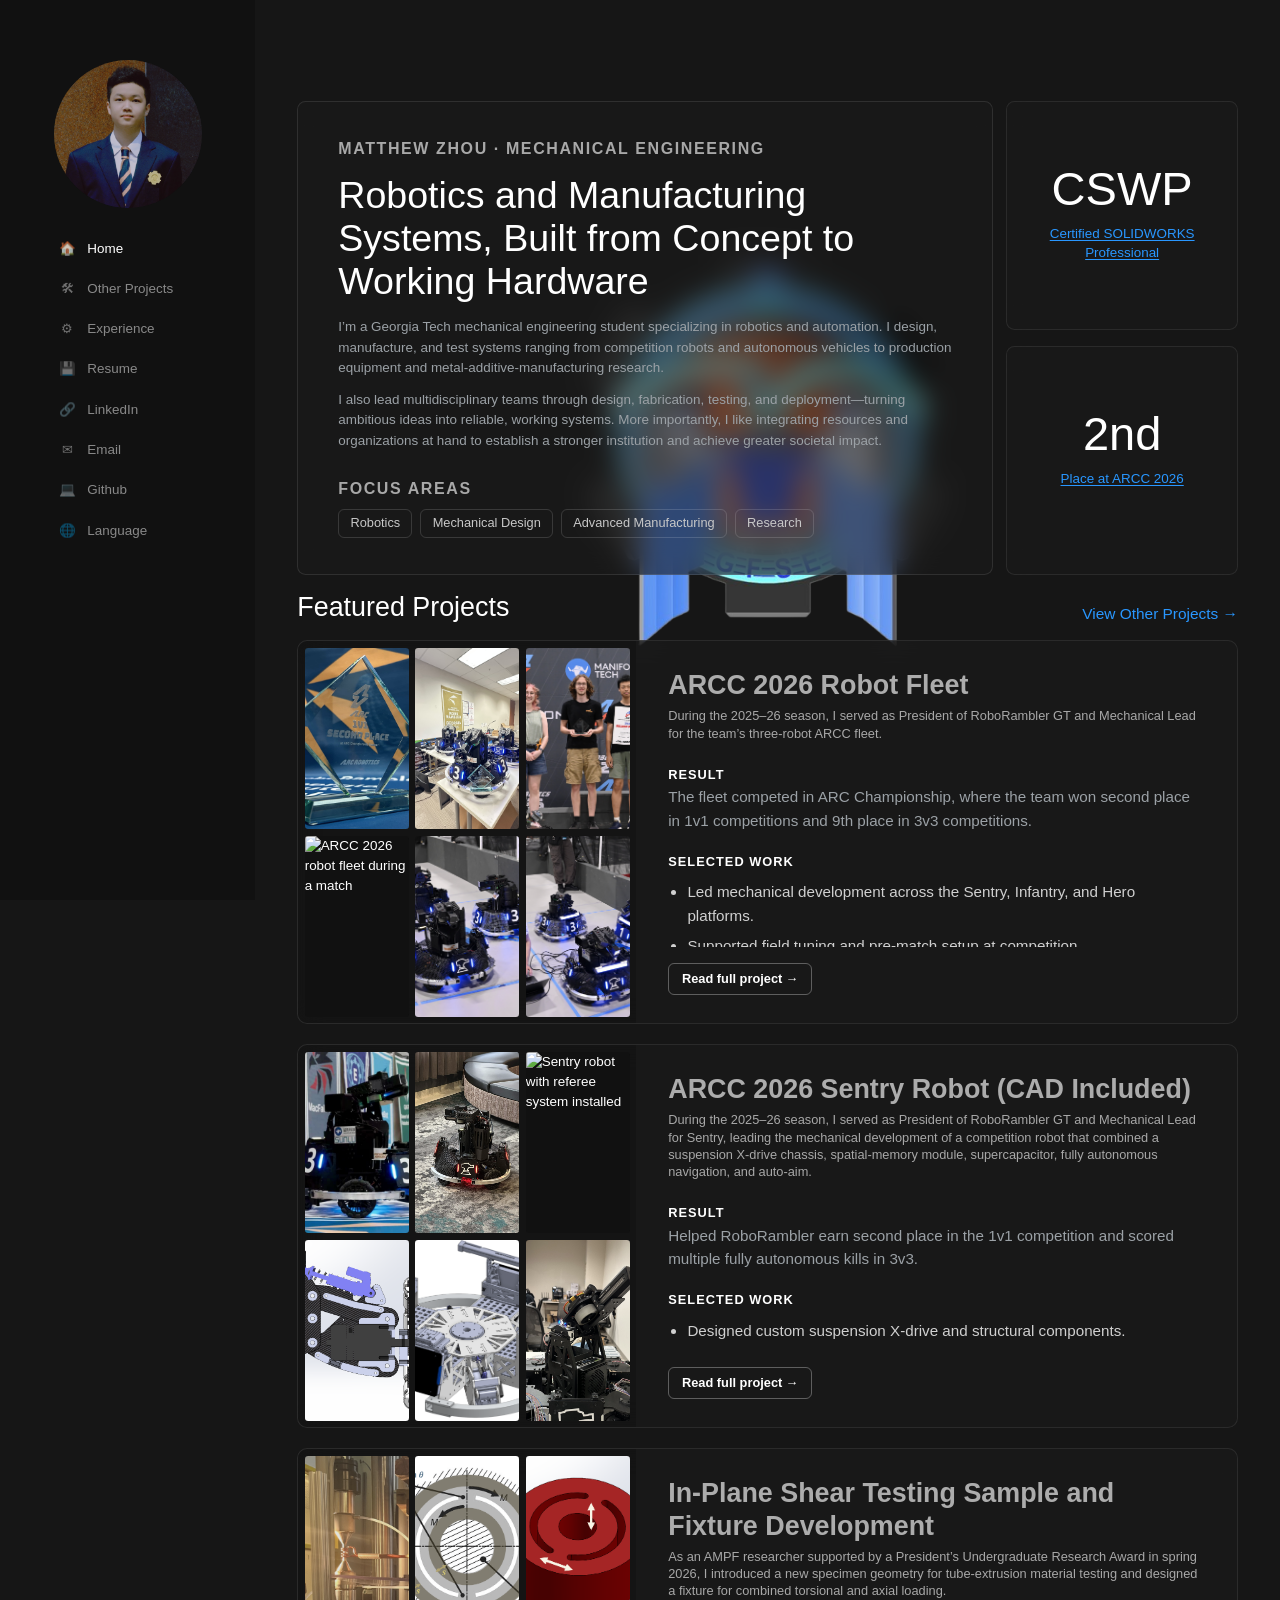
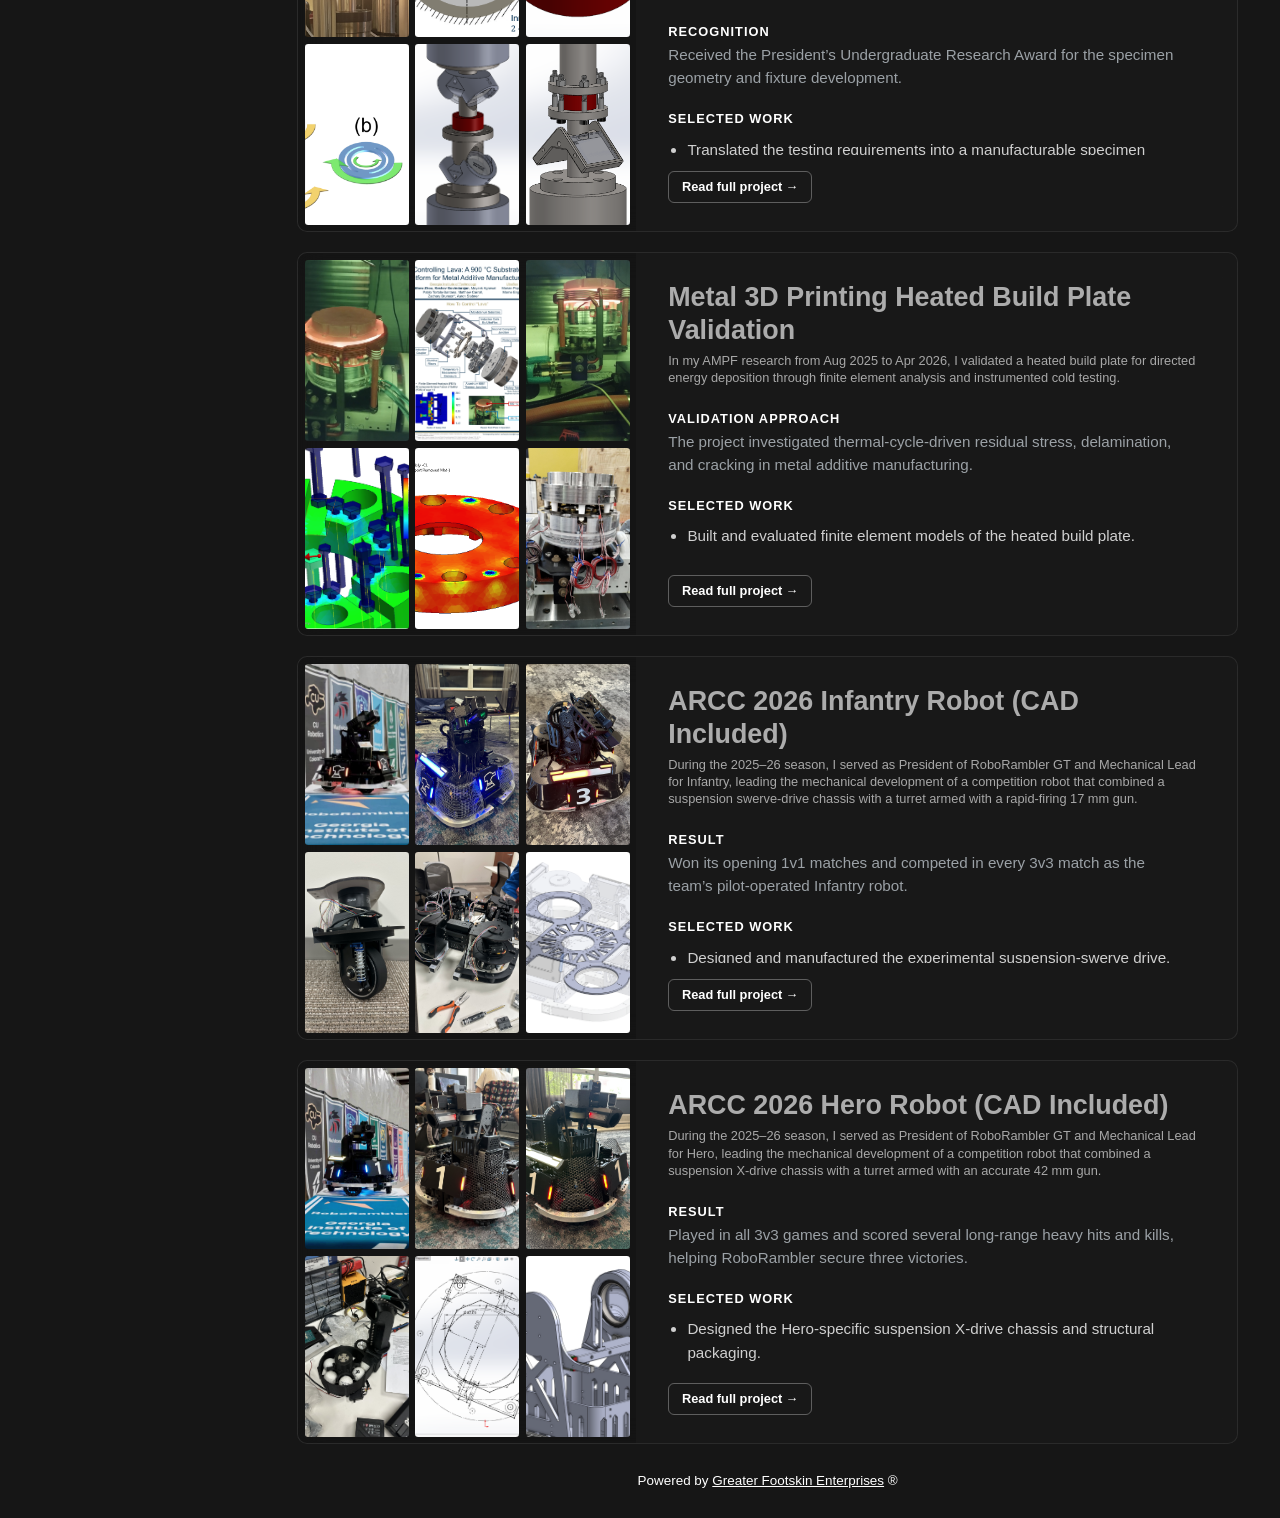
==== commit 7f6f6f40: "upgraded featured projects card" ====
--- a/index.html
+++ b/index.html
@@ -44,7 +44,7 @@
                 <div class="nav-link-text">Home</div></a
               ><a href="projects.html" class="sidenav_link w-inline-block">
                 <div class="nav-link-icon">&#128736;</div>
-                <div class="nav-link-text">Projects</div></a
+                <div class="nav-link-text">Other Projects</div></a
               ><a href="experience.html" class="sidenav_link w-inline-block">
                 <div class="nav-link-icon">&#9881;</div>
                 <div class="nav-link-text">Experience</div></a
@@ -232,7 +232,7 @@
                         href="projects.html"
                         class="button-primary w-inline-block"
                         ><div class="btn-text_line-wrapper">
-                          <div class="btn-text">View All Projects →</div>
+                          <div class="btn-text">View Other Projects →</div>
                           <div class="btn-line"></div></div
                       ></a>
                     </div>
@@ -248,233 +248,711 @@
                             aria-label="Images from the ARCC 2026 Sentry Robot project"
                           >
                             <figure class="home-featured-project-collage-item">
-                              <img src="images/arcc-2026-sentry/arcc-2026-sentry-cover.jpg" alt="ARCC 2026 Sentry Robot" loading="lazy" />
-                              <figcaption>Sentry in front of banners.</figcaption>
-                            </figure>
-                            <figure class="home-featured-project-collage-item">
-                              <img src="images/arcc-2026-sentry/arcc-2026-sentry-1.jpg" alt="Sentry robot at competition" loading="lazy" />
-                              <figcaption>Sentry being tuned at competition housing lobby.</figcaption>
-                            </figure>
-                            <figure class="home-featured-project-collage-item">
-                              <img src="images/arcc-2026-sentry/arcc-2026-sentry-2.jpg" alt="Sentry robot with referee system installed" loading="lazy" />
-                              <figcaption>Sentry after all referee-system components were mounted.</figcaption>
-                            </figure>
-                            <figure class="home-featured-project-collage-item">
-                              <img src="images/arcc-2026-sentry/xdrive-section-view.png" alt="Section view of the Sentry X-drive module" loading="lazy" />
-                              <figcaption>A section view of the X-drive module (note the motor length).</figcaption>
-                            </figure>
-                            <figure class="home-featured-project-collage-item">
-                              <img src="images/arcc-2026-sentry/xdrive-chassis-framework.png" alt="Sentry X-drive chassis framework" loading="lazy" />
-                              <figcaption>X-drive chassis framework excluding the wheels.</figcaption>
-                            </figure>
-                            <figure class="home-featured-project-collage-item">
-                              <img src="images/arcc-2026-sentry/prototype-turret-2.jpg" alt="Second Sentry turret prototype on prototype suspension swerve chassis" loading="lazy" />
-                              <figcaption>Second turret prototype mounted on prototype suspension swerve chassis — using HT3532 as pitch motor.</figcaption>
+                              <img
+                                src="images/arcc-2026-sentry/arcc-2026-sentry-cover.jpg"
+                                alt="ARCC 2026 Sentry Robot"
+                                loading="lazy"
+                              />
+                              <figcaption>
+                                Sentry in front of banners.
+                              </figcaption>
+                            </figure>
+                            <figure class="home-featured-project-collage-item">
+                              <img
+                                src="images/arcc-2026-sentry/arcc-2026-sentry-1.jpg"
+                                alt="Sentry robot at competition"
+                                loading="lazy"
+                              />
+                              <figcaption>
+                                Sentry being tuned at competition housing lobby.
+                              </figcaption>
+                            </figure>
+                            <figure class="home-featured-project-collage-item">
+                              <img
+                                src="images/arcc-2026-sentry/arcc-2026-sentry-2.jpg"
+                                alt="Sentry robot with referee system installed"
+                                loading="lazy"
+                              />
+                              <figcaption>
+                                Sentry after all referee-system components were
+                                mounted.
+                              </figcaption>
+                            </figure>
+                            <figure class="home-featured-project-collage-item">
+                              <img
+                                src="images/arcc-2026-sentry/xdrive-section-view.png"
+                                alt="Section view of the Sentry X-drive module"
+                                loading="lazy"
+                              />
+                              <figcaption>
+                                A section view of the X-drive module (note the
+                                motor length).
+                              </figcaption>
+                            </figure>
+                            <figure class="home-featured-project-collage-item">
+                              <img
+                                src="images/arcc-2026-sentry/xdrive-chassis-framework.png"
+                                alt="Sentry X-drive chassis framework"
+                                loading="lazy"
+                              />
+                              <figcaption>
+                                X-drive chassis framework excluding the wheels.
+                              </figcaption>
+                            </figure>
+                            <figure class="home-featured-project-collage-item">
+                              <img
+                                src="images/arcc-2026-sentry/prototype-turret-2.jpg"
+                                alt="Second Sentry turret prototype on prototype suspension swerve chassis"
+                                loading="lazy"
+                              />
+                              <figcaption>
+                                Second turret prototype mounted on prototype
+                                suspension swerve chassis — using HT3532 as
+                                pitch motor.
+                              </figcaption>
                             </figure>
                           </div>
                           <div class="home-featured-project-panel">
                             <div class="project_card-title-wrap has-subtitle">
-                              <h3 class="card_project-title"><a class="card_project-title" href="arcc-2026-sentry.html">ARCC 2026 Sentry Robot</a></h3>
-                              <p class="subtitle-projects project-card-subtitle">As Mechanical Lead for RoboRambler GT from Sep 2025 to Jun 2026, I designed a competition robot combining a suspension X-drive chassis, spatial-memory module, supercapacitor, fully autonomous navigation, and auto-aim.</p>
+                              <h3 class="card_project-title">
+                                <a
+                                  class="card_project-title"
+                                  href="arcc-2026-sentry.html"
+                                  >ARCC 2026 Sentry Robot (CAD Included)</a
+                                >
+                              </h3>
+                              <p
+                                class="subtitle-projects project-card-subtitle"
+                              >
+                                During the 2025–26 season, I served as President
+                                of RoboRambler GT and Mechanical Lead for
+                                Sentry, leading the mechanical development of a
+                                competition robot that combined a suspension
+                                X-drive chassis, spatial-memory module,
+                                supercapacitor, fully autonomous navigation, and
+                                auto-aim.
+                              </p>
                             </div>
                             <div class="home-featured-project-scroll">
-                              <p><strong>Result</strong><br />Helped RoboRambler earn second place in the 1v1 competition and scored multiple fully autonomous kills in 3v3.</p>
+                              <p>
+                                <strong>Result</strong><br />Helped RoboRambler
+                                earn second place in the 1v1 competition and
+                                scored multiple fully autonomous kills in 3v3.
+                              </p>
                               <p><strong>Selected work</strong></p>
                               <ul>
-                                <li>Designed custom suspension X-drive and structural components.</li>
-                                <li>Developed the ammunition channel, feed path, and final turret interfaces.</li>
-                                <li>Contributed to autonomous navigation, auto-aim, and competition integration.</li>
+                                <li>
+                                  Designed custom suspension X-drive and
+                                  structural components.
+                                </li>
+                                <li>
+                                  Developed the ammunition channel, feed path,
+                                  and final turret interfaces.
+                                </li>
+                                <li>
+                                  Contributed to autonomous navigation,
+                                  auto-aim, and competition integration.
+                                </li>
                               </ul>
                             </div>
-                            <a class="home-featured-project-link" href="arcc-2026-sentry.html">Read full project →</a>
+                            <a
+                              class="home-featured-project-link"
+                              href="arcc-2026-sentry.html"
+                              >Read full project →</a
+                            >
                           </div>
                         </article>
                       </div>
 
                       <div class="collection-item" role="listitem">
                         <article class="card_project home-featured-project">
-                          <div class="home-featured-project-collage" aria-label="Images from the ARCC 2026 Infantry Robot project">
-                            <figure class="home-featured-project-collage-item">
-                              <img src="images/arcc-2026-infantry/arcc-2026-infantry-1.jpg" alt="ARCC 2026 Infantry Robot" loading="lazy" />
-                              <figcaption>Infantry in front of banners.</figcaption>
-                            </figure>
-                            <figure class="home-featured-project-collage-item">
-                              <img src="images/arcc-2026-infantry/arcc-2026-infantry-2.jpg" alt="Infantry robot detail" loading="lazy" />
-                              <figcaption>Infantry retrofitted for chicken wires (to lose weight).</figcaption>
-                            </figure>
-                            <figure class="home-featured-project-collage-item">
-                              <img src="images/arcc-2026-infantry/arcc-2026-infantry-3.jpg" alt="Infantry robot at competition" loading="lazy" />
-                              <figcaption>Infantry with TPU shields mounted.</figcaption>
-                            </figure>
-                            <figure class="home-featured-project-collage-item">
-                              <img src="images/arcc-2026-infantry/prototype-swerve-model.jpg" alt="Prototype Infantry swerve module" loading="lazy" />
-                              <figcaption>Prototype swerve module in Nov 2025.</figcaption>
-                            </figure>
-                            <figure class="home-featured-project-collage-item">
-                              <img src="images/arcc-2026-infantry/prototype-swerve-4.jpg" alt="Infantry prototype swerve module iteration" loading="lazy" />
-                              <figcaption>Prototype swerve module, later design iteration.</figcaption>
-                            </figure>
-                            <figure class="home-featured-project-collage-item">
-                              <img src="images/arcc-2026-infantry/main-cf-plate.png" alt="Main Infantry carbon fiber plate" loading="lazy" />
-                              <figcaption>The main carbon fiber plate isolated in context of the chassis frame.</figcaption>
+                          <div
+                            class="home-featured-project-collage"
+                            aria-label="Images from the ARCC 2026 Robot Fleet project"
+                          >
+                            <figure class="home-featured-project-collage-item">
+                              <img
+                                src="images/arcc-2026-robot-fleet/trophy-1.jpg"
+                                alt="Second place trophy in front of RoboRambler banner"
+                                loading="lazy"
+                              />
+                              <figcaption>
+                                Second place trophy in front of RoboRambler
+                                banner.
+                              </figcaption>
+                            </figure>
+                            <figure class="home-featured-project-collage-item">
+                              <img
+                                src="images/arcc-2026-robot-fleet/trophy-2.jpg"
+                                alt="ARCC 2026 robot fleet with trophy at headquarters"
+                                loading="lazy"
+                              />
+                              <figcaption>
+                                Robot fleet with trophy back at HQ.
+                              </figcaption>
+                            </figure>
+                            <figure class="home-featured-project-collage-item">
+                              <img
+                                src="images/arcc-2026-robot-fleet/trophy-3.JPG"
+                                alt="ARCC 2026 driver with the trophy"
+                                loading="lazy"
+                              />
+                              <figcaption>
+                                Driver claimed the trophy.
+                              </figcaption>
+                            </figure>
+                            <figure class="home-featured-project-collage-item">
+                              <img
+                                src="images/arcc-2026-robot-fleet/fleet-on-field-1.jpg"
+                                alt="ARCC 2026 robot fleet during a match"
+                                loading="lazy"
+                              />
+                              <figcaption>
+                                The robot fleet forcing an opponent robot into a
+                                corner.
+                              </figcaption>
+                            </figure>
+                            <figure class="home-featured-project-collage-item">
+                              <img
+                                src="images/arcc-2026-robot-fleet/fleet-on-field-2.JPG"
+                                alt="Close view of the ARCC 2026 robots on the field"
+                                loading="lazy"
+                              />
+                              <figcaption>
+                                A close view of the fleet lined up at the
+                                starting region.
+                              </figcaption>
+                            </figure>
+                            <figure class="home-featured-project-collage-item">
+                              <img
+                                src="images/arcc-2026-robot-fleet/me-and-bot-3.JPG"
+                                alt="Field tuning beside two ARCC 2026 robots"
+                                loading="lazy"
+                              />
+                              <figcaption>
+                                Me helping with field tuning during pre-match
+                                set up period.
+                              </figcaption>
                             </figure>
                           </div>
                           <div class="home-featured-project-panel">
                             <div class="project_card-title-wrap has-subtitle">
-                              <h3 class="card_project-title"><a class="card_project-title" href="arcc-2026-infantry.html">ARCC 2026 Infantry Robot</a></h3>
-                              <p class="subtitle-projects project-card-subtitle">As Mechanical Lead for RoboRambler GT from Sep 2025 to Jun 2026, I developed a competition robot combining a suspension swerve-drive chassis with a turret armed with a rapid-firing 17 mm gun.</p>
+                              <h3 class="card_project-title">
+                                <a
+                                  class="card_project-title"
+                                  href="arcc-2026-robot-fleet.html"
+                                  >ARCC 2026 Robot Fleet</a
+                                >
+                              </h3>
+                              <p
+                                class="subtitle-projects project-card-subtitle"
+                              >
+                                During the 2025–26 season, I served as President
+                                of RoboRambler GT and Mechanical Lead for the
+                                team’s three-robot ARCC fleet.
+                              </p>
                             </div>
                             <div class="home-featured-project-scroll">
-                              <p><strong>Result</strong><br />Won its opening 1v1 matches and competed in every 3v3 match as the team’s pilot-operated Infantry robot.</p>
+                              <p>
+                                <strong>Result</strong><br />The fleet competed
+                                in ARC Championship, where the team won second
+                                place in 1v1 competitions and 9th place in 3v3
+                                competitions.
+                              </p>
                               <p><strong>Selected work</strong></p>
                               <ul>
-                                <li>Designed and manufactured the experimental suspension-swerve drive.</li>
-                                <li>Developed a rapid-firing 17 mm turret and its structural interfaces.</li>
-                                <li>Balanced chassis packaging, mobility, and a firing rate of up to 22 Hz.</li>
+                                <li>
+                                  Led mechanical development across the Sentry,
+                                  Infantry, and Hero platforms.
+                                </li>
+                                <li>
+                                  Supported field tuning and pre-match setup at
+                                  competition.
+                                </li>
+                                <li>
+                                  Coordinated sponsorship, logistics, media, and
+                                  finance in addition to technical work.
+                                </li>
                               </ul>
                             </div>
-                            <a class="home-featured-project-link" href="arcc-2026-infantry.html">Read full project →</a>
+                            <a
+                              class="home-featured-project-link"
+                              href="arcc-2026-robot-fleet.html"
+                              >Read full project →</a
+                            >
                           </div>
                         </article>
                       </div>
 
                       <div class="collection-item" role="listitem">
                         <article class="card_project home-featured-project">
-                          <div class="home-featured-project-collage" aria-label="Images from the ARCC 2026 Hero Robot project">
-                            <figure class="home-featured-project-collage-item">
-                              <img src="images/arcc-2026-hero/arcc-2026-hero-1.jpg" alt="ARCC 2026 Hero Robot" loading="lazy" />
-                              <figcaption>Hero in front of banners.</figcaption>
-                            </figure>
-                            <figure class="home-featured-project-collage-item">
-                              <img src="images/arcc-2026-hero/arcc-2026-hero-2.jpg" alt="Hero robot detail" loading="lazy" />
-                              <figcaption>Hero with referee-system hardware installed.</figcaption>
-                            </figure>
-                            <figure class="home-featured-project-collage-item">
-                              <img src="images/arcc-2026-hero/arcc-2026-hero-3.jpg" alt="Hero robot at competition" loading="lazy" />
-                              <figcaption>Hero being tuned at competition housing lobby.</figcaption>
-                            </figure>
-                            <figure class="home-featured-project-collage-item">
-                              <img src="images/arcc-2026-hero/h2026-ammo-chain.jpg" alt="Prototype Hero ammunition loading chain" loading="lazy" />
-                              <figcaption>Prototype ammo loading chain Mar 2026.</figcaption>
-                            </figure>
-                            <figure class="home-featured-project-collage-item">
-                              <img src="images/arcc-2026-hero/channel-construction.png" alt="Hero ammunition channel construction sketch" loading="lazy" />
-                              <figcaption>Construction sketch of ammo channnel profile.</figcaption>
-                            </figure>
-                            <figure class="home-featured-project-collage-item">
-                              <img src="images/arcc-2026-hero/raw-balancing.png" alt="Hero turret balancing mechanism" loading="lazy" />
-                              <figcaption>How the balancing mechanism fit into the rest of turret structure.</figcaption>
+                          <div
+                            class="home-featured-project-collage"
+                            aria-label="Images from the ARCC 2026 Infantry Robot project"
+                          >
+                            <figure class="home-featured-project-collage-item">
+                              <img
+                                src="images/arcc-2026-infantry/arcc-2026-infantry-1.jpg"
+                                alt="ARCC 2026 Infantry Robot"
+                                loading="lazy"
+                              />
+                              <figcaption>
+                                Infantry in front of banners.
+                              </figcaption>
+                            </figure>
+                            <figure class="home-featured-project-collage-item">
+                              <img
+                                src="images/arcc-2026-infantry/arcc-2026-infantry-2.jpg"
+                                alt="Infantry robot detail"
+                                loading="lazy"
+                              />
+                              <figcaption>
+                                Infantry retrofitted for chicken wires (to lose
+                                weight).
+                              </figcaption>
+                            </figure>
+                            <figure class="home-featured-project-collage-item">
+                              <img
+                                src="images/arcc-2026-infantry/arcc-2026-infantry-3.jpg"
+                                alt="Infantry robot at competition"
+                                loading="lazy"
+                              />
+                              <figcaption>
+                                Infantry with TPU shields mounted.
+                              </figcaption>
+                            </figure>
+                            <figure class="home-featured-project-collage-item">
+                              <img
+                                src="images/arcc-2026-infantry/prototype-swerve-model.jpg"
+                                alt="Prototype Infantry swerve module"
+                                loading="lazy"
+                              />
+                              <figcaption>
+                                Prototype swerve module in Nov 2025.
+                              </figcaption>
+                            </figure>
+                            <figure class="home-featured-project-collage-item">
+                              <img
+                                src="images/arcc-2026-infantry/prototype-swerve-4.jpg"
+                                alt="Infantry prototype swerve module iteration"
+                                loading="lazy"
+                              />
+                              <figcaption>
+                                Prototype swerve module, later design iteration.
+                              </figcaption>
+                            </figure>
+                            <figure class="home-featured-project-collage-item">
+                              <img
+                                src="images/arcc-2026-infantry/main-cf-plate.png"
+                                alt="Main Infantry carbon fiber plate"
+                                loading="lazy"
+                              />
+                              <figcaption>
+                                The main carbon fiber plate isolated in context
+                                of the chassis frame.
+                              </figcaption>
                             </figure>
                           </div>
                           <div class="home-featured-project-panel">
                             <div class="project_card-title-wrap has-subtitle">
-                              <h3 class="card_project-title"><a class="card_project-title" href="arcc-2026-hero.html">ARCC 2026 Hero Robot</a></h3>
-                              <p class="subtitle-projects project-card-subtitle">As Mechanical Lead for RoboRambler GT from Jan 2026 to Jun 2026, I developed a competition robot combining a suspension X-drive chassis with a turret armed with an accurate 42 mm gun.</p>
+                              <h3 class="card_project-title">
+                                <a
+                                  class="card_project-title"
+                                  href="arcc-2026-infantry.html"
+                                  >ARCC 2026 Infantry Robot (CAD Included)</a
+                                >
+                              </h3>
+                              <p
+                                class="subtitle-projects project-card-subtitle"
+                              >
+                                During the 2025–26 season, I served as President
+                                of RoboRambler GT and Mechanical Lead for
+                                Infantry, leading the mechanical development of
+                                a competition robot that combined a suspension
+                                swerve-drive chassis with a turret armed with a
+                                rapid-firing 17 mm gun.
+                              </p>
                             </div>
                             <div class="home-featured-project-scroll">
-                              <p><strong>Result</strong><br />Played in all 3v3 games and scored several long-range heavy hits and kills, helping RoboRambler secure three victories.</p>
+                              <p>
+                                <strong>Result</strong><br />Won its opening 1v1
+                                matches and competed in every 3v3 match as the
+                                team’s pilot-operated Infantry robot.
+                              </p>
                               <p><strong>Selected work</strong></p>
                               <ul>
-                                <li>Designed the Hero-specific suspension X-drive chassis and structural packaging.</li>
-                                <li>Developed the curved polyurethane flywheel and ammunition path.</li>
-                                <li>Created a balancing mechanism that holds the turret angle without continuous power.</li>
+                                <li>
+                                  Designed and manufactured the experimental
+                                  suspension-swerve drive.
+                                </li>
+                                <li>
+                                  Developed a rapid-firing 17 mm turret and its
+                                  structural interfaces.
+                                </li>
+                                <li>
+                                  Balanced chassis packaging, mobility, and a
+                                  firing rate of up to 22 Hz.
+                                </li>
                               </ul>
                             </div>
-                            <a class="home-featured-project-link" href="arcc-2026-hero.html">Read full project →</a>
+                            <a
+                              class="home-featured-project-link"
+                              href="arcc-2026-infantry.html"
+                              >Read full project →</a
+                            >
                           </div>
                         </article>
                       </div>
 
                       <div class="collection-item" role="listitem">
                         <article class="card_project home-featured-project">
-                          <div class="home-featured-project-collage" aria-label="Images from the in-plane shear testing sample and fixture project">
-                            <figure class="home-featured-project-collage-item">
-                              <img src="images/pura-mech-test/pura-cover.png" alt="In-plane shear testing sample and fixture" loading="lazy" />
-                              <figcaption>In-plane shear testing sample and fixture development.</figcaption>
-                            </figure>
-                            <figure class="home-featured-project-collage-item">
-                              <img src="images/pura-mech-test/from-brosius-to-tube.png" alt="Machining the raw stock into the tube sample" loading="lazy" />
-                              <figcaption>How to machine the raw stock into our tube sample.</figcaption>
-                            </figure>
-                            <figure class="home-featured-project-collage-item">
-                              <img src="images/pura-mech-test/brosius-test.png" alt="Brosius sample testing setup" loading="lazy" />
-                              <figcaption>How to test our Brosius sample.</figcaption>
-                            </figure>
-                            <figure class="home-featured-project-collage-item">
-                              <img src="images/pura-mech-test/brosius-shear-state.png" alt="Three shear states with Brosius and tube samples" loading="lazy" />
-                              <figcaption>Testing the three shear states with Brosius sample and tube sample [1].</figcaption>
-                            </figure>
-                            <figure class="home-featured-project-collage-item">
-                              <img src="images/pura-mech-test/fixture-design-2.png" alt="Second fixture design iteration" loading="lazy" />
-                              <figcaption>Second fixture design iteration with mirror mounts on both fixture halves.</figcaption>
-                            </figure>
-                            <figure class="home-featured-project-collage-item">
-                              <img src="images/pura-mech-test/fixture-design-3.png" alt="Third fixture design iteration" loading="lazy" />
-                              <figcaption>Third fixture design iteration using thinner rectangular mirrors.</figcaption>
+                          <div
+                            class="home-featured-project-collage"
+                            aria-label="Images from the ARCC 2026 Hero Robot project"
+                          >
+                            <figure class="home-featured-project-collage-item">
+                              <img
+                                src="images/arcc-2026-hero/arcc-2026-hero-1.jpg"
+                                alt="ARCC 2026 Hero Robot"
+                                loading="lazy"
+                              />
+                              <figcaption>Hero in front of banners.</figcaption>
+                            </figure>
+                            <figure class="home-featured-project-collage-item">
+                              <img
+                                src="images/arcc-2026-hero/arcc-2026-hero-2.jpg"
+                                alt="Hero robot detail"
+                                loading="lazy"
+                              />
+                              <figcaption>
+                                Hero with referee-system hardware installed.
+                              </figcaption>
+                            </figure>
+                            <figure class="home-featured-project-collage-item">
+                              <img
+                                src="images/arcc-2026-hero/arcc-2026-hero-3.jpg"
+                                alt="Hero robot at competition"
+                                loading="lazy"
+                              />
+                              <figcaption>
+                                Hero being tuned at competition housing lobby.
+                              </figcaption>
+                            </figure>
+                            <figure class="home-featured-project-collage-item">
+                              <img
+                                src="images/arcc-2026-hero/h2026-ammo-chain.jpg"
+                                alt="Prototype Hero ammunition loading chain"
+                                loading="lazy"
+                              />
+                              <figcaption>
+                                Prototype ammo loading chain Mar 2026.
+                              </figcaption>
+                            </figure>
+                            <figure class="home-featured-project-collage-item">
+                              <img
+                                src="images/arcc-2026-hero/channel-construction.png"
+                                alt="Hero ammunition channel construction sketch"
+                                loading="lazy"
+                              />
+                              <figcaption>
+                                Construction sketch of ammo channnel profile.
+                              </figcaption>
+                            </figure>
+                            <figure class="home-featured-project-collage-item">
+                              <img
+                                src="images/arcc-2026-hero/raw-balancing.png"
+                                alt="Hero turret balancing mechanism"
+                                loading="lazy"
+                              />
+                              <figcaption>
+                                How the balancing mechanism fit into the rest of
+                                turret structure.
+                              </figcaption>
                             </figure>
                           </div>
                           <div class="home-featured-project-panel">
                             <div class="project_card-title-wrap has-subtitle">
-                              <h3 class="card_project-title"><a class="card_project-title" href="pura-mech-test.html">In-Plane Shear Testing Sample and Fixture Development</a></h3>
-                              <p class="subtitle-projects project-card-subtitle">As an AMPF researcher supported by a PURA Grant from Jan 2026 to May 2026, I introduced a new specimen geometry for tube-extrusion material testing and designed a fixture for combined torsional and axial loading.</p>
+                              <h3 class="card_project-title">
+                                <a
+                                  class="card_project-title"
+                                  href="arcc-2026-hero.html"
+                                  >ARCC 2026 Hero Robot (CAD Included)</a
+                                >
+                              </h3>
+                              <p
+                                class="subtitle-projects project-card-subtitle"
+                              >
+                                During the 2025–26 season, I served as President
+                                of RoboRambler GT and Mechanical Lead for Hero,
+                                leading the mechanical development of a
+                                competition robot that combined a suspension
+                                X-drive chassis with a turret armed with an
+                                accurate 42 mm gun.
+                              </p>
                             </div>
                             <div class="home-featured-project-scroll">
-                              <p><strong>Recognition</strong><br />Received the President’s Undergraduate Research Award for the specimen geometry and fixture development.</p>
+                              <p>
+                                <strong>Result</strong><br />Played in all 3v3
+                                games and scored several long-range heavy hits
+                                and kills, helping RoboRambler secure three
+                                victories.
+                              </p>
                               <p><strong>Selected work</strong></p>
                               <ul>
-                                <li>Translated the testing requirements into a manufacturable specimen concept.</li>
-                                <li>Used FEA to evaluate fixture concepts and load paths.</li>
-                                <li>Designed the final fixture around combined torsional and axial loading.</li>
+                                <li>
+                                  Designed the Hero-specific suspension X-drive
+                                  chassis and structural packaging.
+                                </li>
+                                <li>
+                                  Developed the curved polyurethane flywheel and
+                                  ammunition path.
+                                </li>
+                                <li>
+                                  Created a balancing mechanism that holds the
+                                  turret angle without continuous power.
+                                </li>
                               </ul>
                             </div>
-                            <a class="home-featured-project-link" href="pura-mech-test.html">Read full project →</a>
+                            <a
+                              class="home-featured-project-link"
+                              href="arcc-2026-hero.html"
+                              >Read full project →</a
+                            >
                           </div>
                         </article>
                       </div>
 
                       <div class="collection-item" role="listitem">
                         <article class="card_project home-featured-project">
-                          <div class="home-featured-project-collage" aria-label="Images from the heated build plate validation project">
-                            <figure class="home-featured-project-collage-item">
-                              <img src="images/hbp-validation/hbp-cover.jpg" alt="Metal 3D printing heated build plate" loading="lazy" />
-                              <figcaption>Hot test image 2.</figcaption>
-                            </figure>
-                            <figure class="home-featured-project-collage-item">
-                              <img src="images/hbp-validation/hbp-poster.jpg" alt="Heated build plate research poster" loading="lazy" />
-                              <figcaption>HBP project poster.</figcaption>
-                            </figure>
-                            <figure class="home-featured-project-collage-item">
-                              <img src="images/hbp-validation/hot-test-1.jpg" alt="Heated build plate hot test" loading="lazy" />
-                              <figcaption>Hot test image 1.</figcaption>
-                            </figure>
-                            <figure class="home-featured-project-collage-item">
-                              <img src="images/hbp-validation/fea-1.png" alt="Heated build plate FEA results on bolts" loading="lazy" />
-                              <figcaption>FEA results on bolts.</figcaption>
-                            </figure>
-                            <figure class="home-featured-project-collage-item">
-                              <img src="images/hbp-validation/fea-2.png" alt="Heated build plate FEA results on thermal coupler" loading="lazy" />
-                              <figcaption>FEA results on thermal coupler.</figcaption>
-                            </figure>
-                            <figure class="home-featured-project-collage-item">
-                              <img src="images/hbp-validation/cold-test-setup-1.jpg" alt="Heated build plate cold test setup" loading="lazy" />
-                              <figcaption>Strain gauges mounted on cold test setup.</figcaption>
+                          <div
+                            class="home-featured-project-collage"
+                            aria-label="Images from the in-plane shear testing sample and fixture project"
+                          >
+                            <figure class="home-featured-project-collage-item">
+                              <img
+                                src="images/pura-mech-test/pura-cover.png"
+                                alt="In-plane shear testing sample and fixture"
+                                loading="lazy"
+                              />
+                              <figcaption>
+                                In-plane shear testing sample and fixture
+                                development.
+                              </figcaption>
+                            </figure>
+                            <figure class="home-featured-project-collage-item">
+                              <img
+                                src="images/pura-mech-test/from-brosius-to-tube.png"
+                                alt="Machining the raw stock into the tube sample"
+                                loading="lazy"
+                              />
+                              <figcaption>
+                                How to machine the raw stock into our tube
+                                sample.
+                              </figcaption>
+                            </figure>
+                            <figure class="home-featured-project-collage-item">
+                              <img
+                                src="images/pura-mech-test/brosius-test.png"
+                                alt="Brosius sample testing setup"
+                                loading="lazy"
+                              />
+                              <figcaption>
+                                How to test our Brosius sample.
+                              </figcaption>
+                            </figure>
+                            <figure class="home-featured-project-collage-item">
+                              <img
+                                src="images/pura-mech-test/brosius-shear-state.png"
+                                alt="Three shear states with Brosius and tube samples"
+                                loading="lazy"
+                              />
+                              <figcaption>
+                                Testing the three shear states with Brosius
+                                sample and tube sample [1].
+                              </figcaption>
+                            </figure>
+                            <figure class="home-featured-project-collage-item">
+                              <img
+                                src="images/pura-mech-test/fixture-design-2.png"
+                                alt="Second fixture design iteration"
+                                loading="lazy"
+                              />
+                              <figcaption>
+                                Second fixture design iteration with mirror
+                                mounts on both fixture halves.
+                              </figcaption>
+                            </figure>
+                            <figure class="home-featured-project-collage-item">
+                              <img
+                                src="images/pura-mech-test/fixture-design-3.png"
+                                alt="Third fixture design iteration"
+                                loading="lazy"
+                              />
+                              <figcaption>
+                                Third fixture design iteration using thinner
+                                rectangular mirrors.
+                              </figcaption>
                             </figure>
                           </div>
                           <div class="home-featured-project-panel">
                             <div class="project_card-title-wrap has-subtitle">
-                              <h3 class="card_project-title"><a class="card_project-title" href="hbp-validation.html">Metal 3D Printing Heated Build Plate Validation</a></h3>
-                              <p class="subtitle-projects project-card-subtitle">As an AMPF researcher from Aug 2025 to Apr 2026, I validated a heated build plate for directed energy deposition through finite element analysis and instrumented cold testing.</p>
+                              <h3 class="card_project-title">
+                                <a
+                                  class="card_project-title"
+                                  href="pura-mech-test.html"
+                                  >In-Plane Shear Testing Sample and Fixture
+                                  Development</a
+                                >
+                              </h3>
+                              <p
+                                class="subtitle-projects project-card-subtitle"
+                              >
+                                As an AMPF researcher supported by a President’s
+                                Undergraduate Research Award in spring 2026, I
+                                introduced a new specimen geometry for
+                                tube-extrusion material testing and designed a
+                                fixture for combined torsional and axial
+                                loading.
+                              </p>
                             </div>
                             <div class="home-featured-project-scroll">
-                              <p><strong>Validation approach</strong><br />The project investigated thermal-cycle-driven residual stress, delamination, and cracking in metal additive manufacturing.</p>
+                              <p>
+                                <strong>Recognition</strong><br />Received the
+                                President’s Undergraduate Research Award for the
+                                specimen geometry and fixture development.
+                              </p>
                               <p><strong>Selected work</strong></p>
                               <ul>
-                                <li>Built and evaluated finite element models of the heated build plate.</li>
-                                <li>Designed cold tests using machined stainless-steel weights.</li>
-                                <li>Instrumented the setup with hand-soldered strain gauges to compare measured and predicted behavior.</li>
+                                <li>
+                                  Translated the testing requirements into a
+                                  manufacturable specimen concept.
+                                </li>
+                                <li>
+                                  Used FEA to evaluate fixture concepts and load
+                                  paths.
+                                </li>
+                                <li>
+                                  Designed the final fixture around combined
+                                  torsional and axial loading.
+                                </li>
                               </ul>
                             </div>
-                            <a class="home-featured-project-link" href="hbp-validation.html">Read full project →</a>
+                            <a
+                              class="home-featured-project-link"
+                              href="pura-mech-test.html"
+                              >Read full project →</a
+                            >
+                          </div>
+                        </article>
+                      </div>
+
+                      <div class="collection-item" role="listitem">
+                        <article class="card_project home-featured-project">
+                          <div
+                            class="home-featured-project-collage"
+                            aria-label="Images from the heated build plate validation project"
+                          >
+                            <figure class="home-featured-project-collage-item">
+                              <img
+                                src="images/hbp-validation/hbp-cover.jpg"
+                                alt="Metal 3D printing heated build plate"
+                                loading="lazy"
+                              />
+                              <figcaption>Hot test image 2.</figcaption>
+                            </figure>
+                            <figure class="home-featured-project-collage-item">
+                              <img
+                                src="images/hbp-validation/hbp-poster.jpg"
+                                alt="Heated build plate research poster"
+                                loading="lazy"
+                              />
+                              <figcaption>HBP project poster.</figcaption>
+                            </figure>
+                            <figure class="home-featured-project-collage-item">
+                              <img
+                                src="images/hbp-validation/hot-test-1.jpg"
+                                alt="Heated build plate hot test"
+                                loading="lazy"
+                              />
+                              <figcaption>Hot test image 1.</figcaption>
+                            </figure>
+                            <figure class="home-featured-project-collage-item">
+                              <img
+                                src="images/hbp-validation/fea-1.png"
+                                alt="Heated build plate FEA results on bolts"
+                                loading="lazy"
+                              />
+                              <figcaption>FEA results on bolts.</figcaption>
+                            </figure>
+                            <figure class="home-featured-project-collage-item">
+                              <img
+                                src="images/hbp-validation/fea-2.png"
+                                alt="Heated build plate FEA results on thermal coupler"
+                                loading="lazy"
+                              />
+                              <figcaption>
+                                FEA results on thermal coupler.
+                              </figcaption>
+                            </figure>
+                            <figure class="home-featured-project-collage-item">
+                              <img
+                                src="images/hbp-validation/cold-test-setup-1.jpg"
+                                alt="Heated build plate cold test setup"
+                                loading="lazy"
+                              />
+                              <figcaption>
+                                Strain gauges mounted on cold test setup.
+                              </figcaption>
+                            </figure>
+                          </div>
+                          <div class="home-featured-project-panel">
+                            <div class="project_card-title-wrap has-subtitle">
+                              <h3 class="card_project-title">
+                                <a
+                                  class="card_project-title"
+                                  href="hbp-validation.html"
+                                  >Metal 3D Printing Heated Build Plate
+                                  Validation</a
+                                >
+                              </h3>
+                              <p
+                                class="subtitle-projects project-card-subtitle"
+                              >
+                                In my AMPF research from Aug 2025 to Apr 2026, I
+                                validated a heated build plate for directed
+                                energy deposition through finite element
+                                analysis and instrumented cold testing.
+                              </p>
+                            </div>
+                            <div class="home-featured-project-scroll">
+                              <p>
+                                <strong>Validation approach</strong><br />The
+                                project investigated thermal-cycle-driven
+                                residual stress, delamination, and cracking in
+                                metal additive manufacturing.
+                              </p>
+                              <p><strong>Selected work</strong></p>
+                              <ul>
+                                <li>
+                                  Built and evaluated finite element models of
+                                  the heated build plate.
+                                </li>
+                                <li>
+                                  Designed cold tests using machined
+                                  stainless-steel weights.
+                                </li>
+                                <li>
+                                  Instrumented the setup with hand-soldered
+                                  strain gauges to compare measured and
+                                  predicted behavior.
+                                </li>
+                              </ul>
+                            </div>
+                            <a
+                              class="home-featured-project-link"
+                              href="hbp-validation.html"
+                              >Read full project →</a
+                            >
                           </div>
                         </article>
                       </div>
@@ -497,6 +975,7 @@
         ".home-featured-grid",
       );
       const homeFeaturedProjectOrder = [
+        "arcc-2026-robot-fleet.html",
         "arcc-2026-sentry.html",
         "pura-mech-test.html",
         "hbp-validation.html",
--- a/css/style.css
+++ b/css/style.css
@@ -6874,6 +6874,11 @@
     margin-top: 0;
 }
 
+.home-featured-project-panel .project-card-subtitle {
+    width: 100%;
+    max-width: none;
+}
+
 .home-featured-project-panel .card_project-title {
     font-size: clamp(1.5rem, 2.1vw, 2.2rem);
 }
